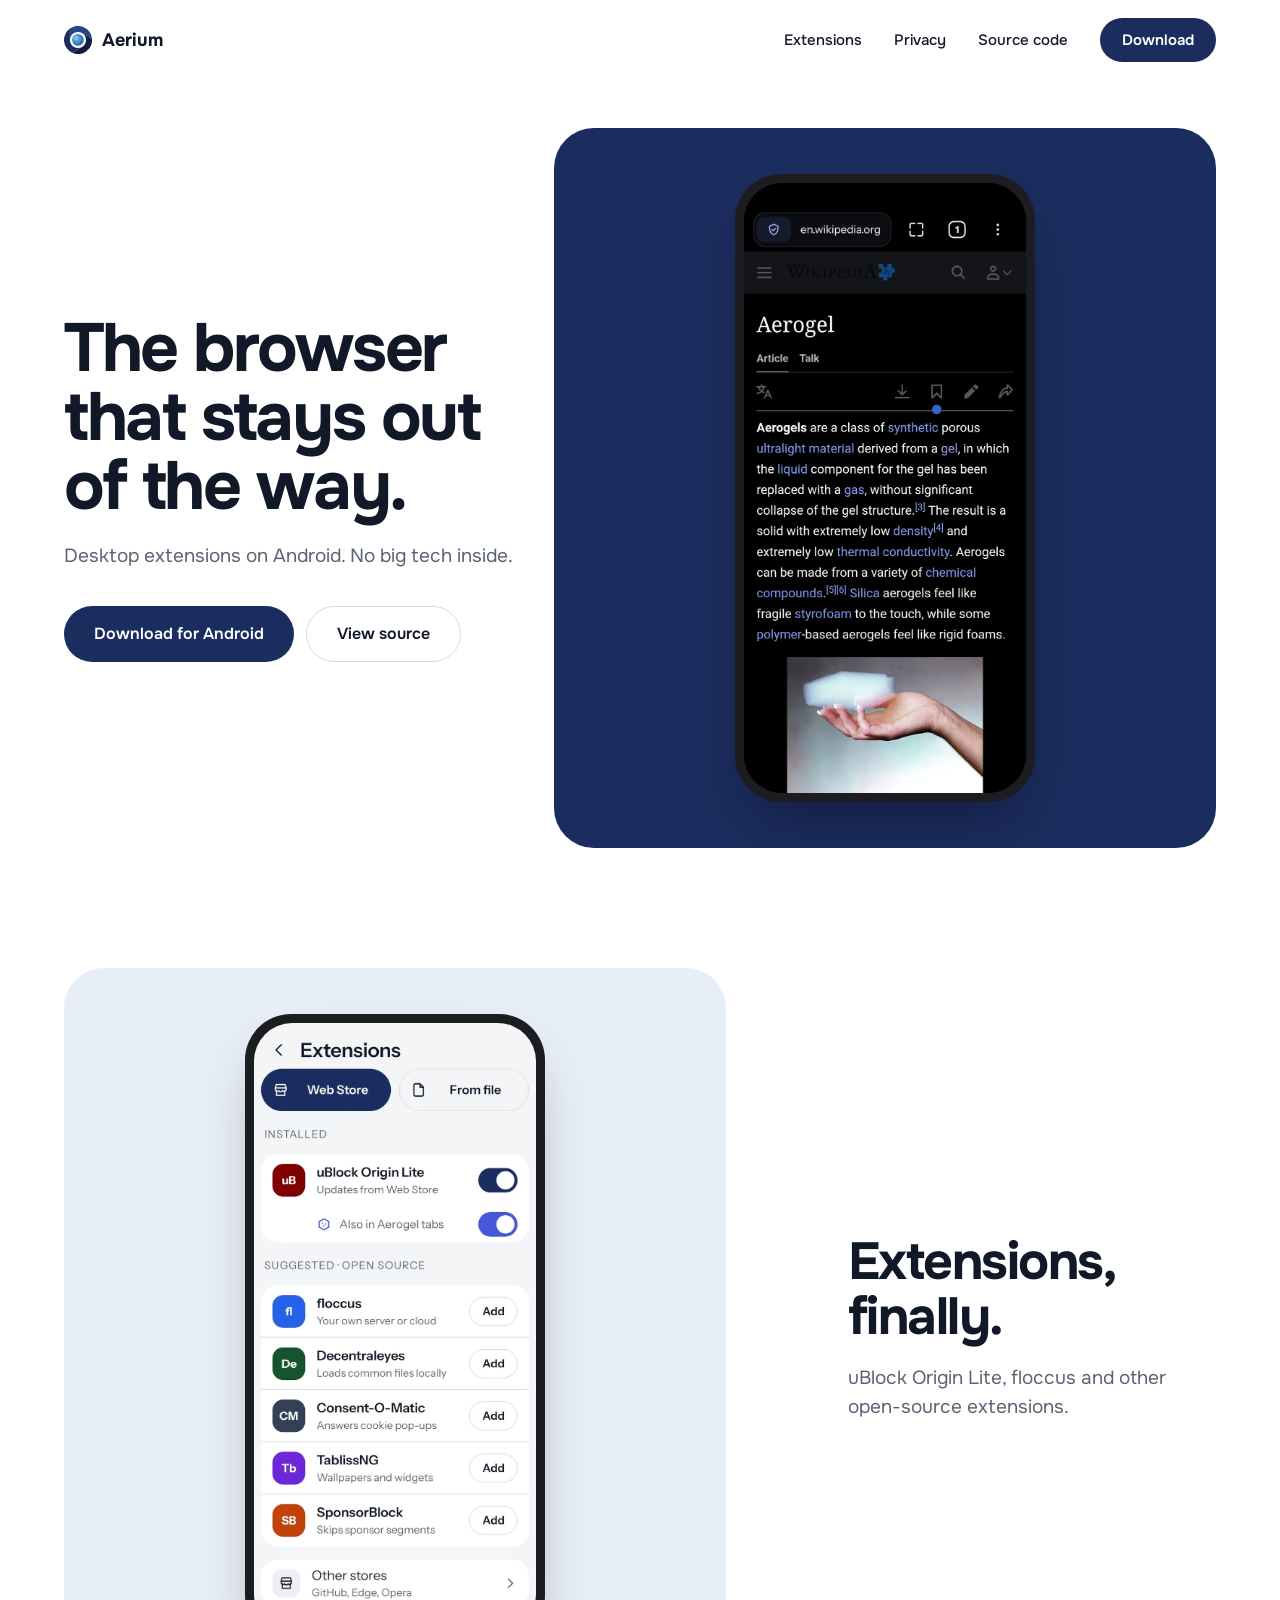
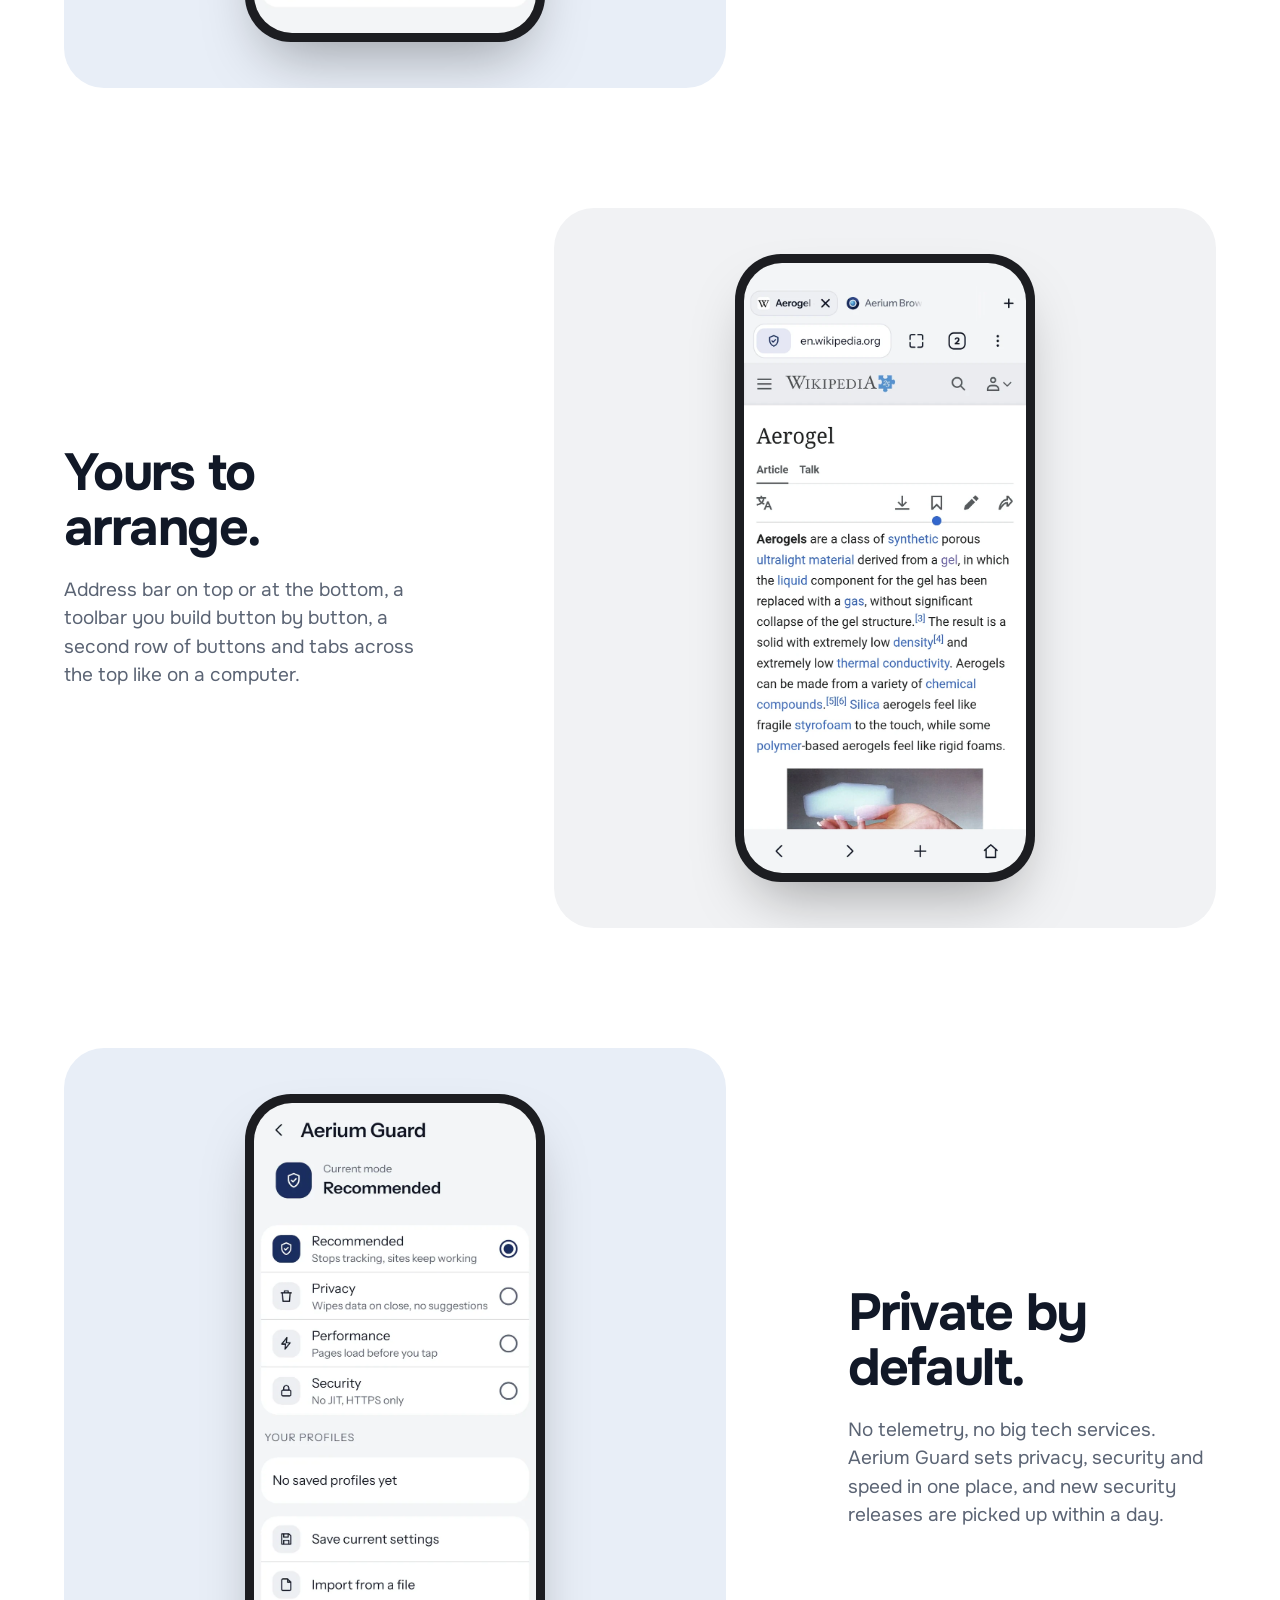
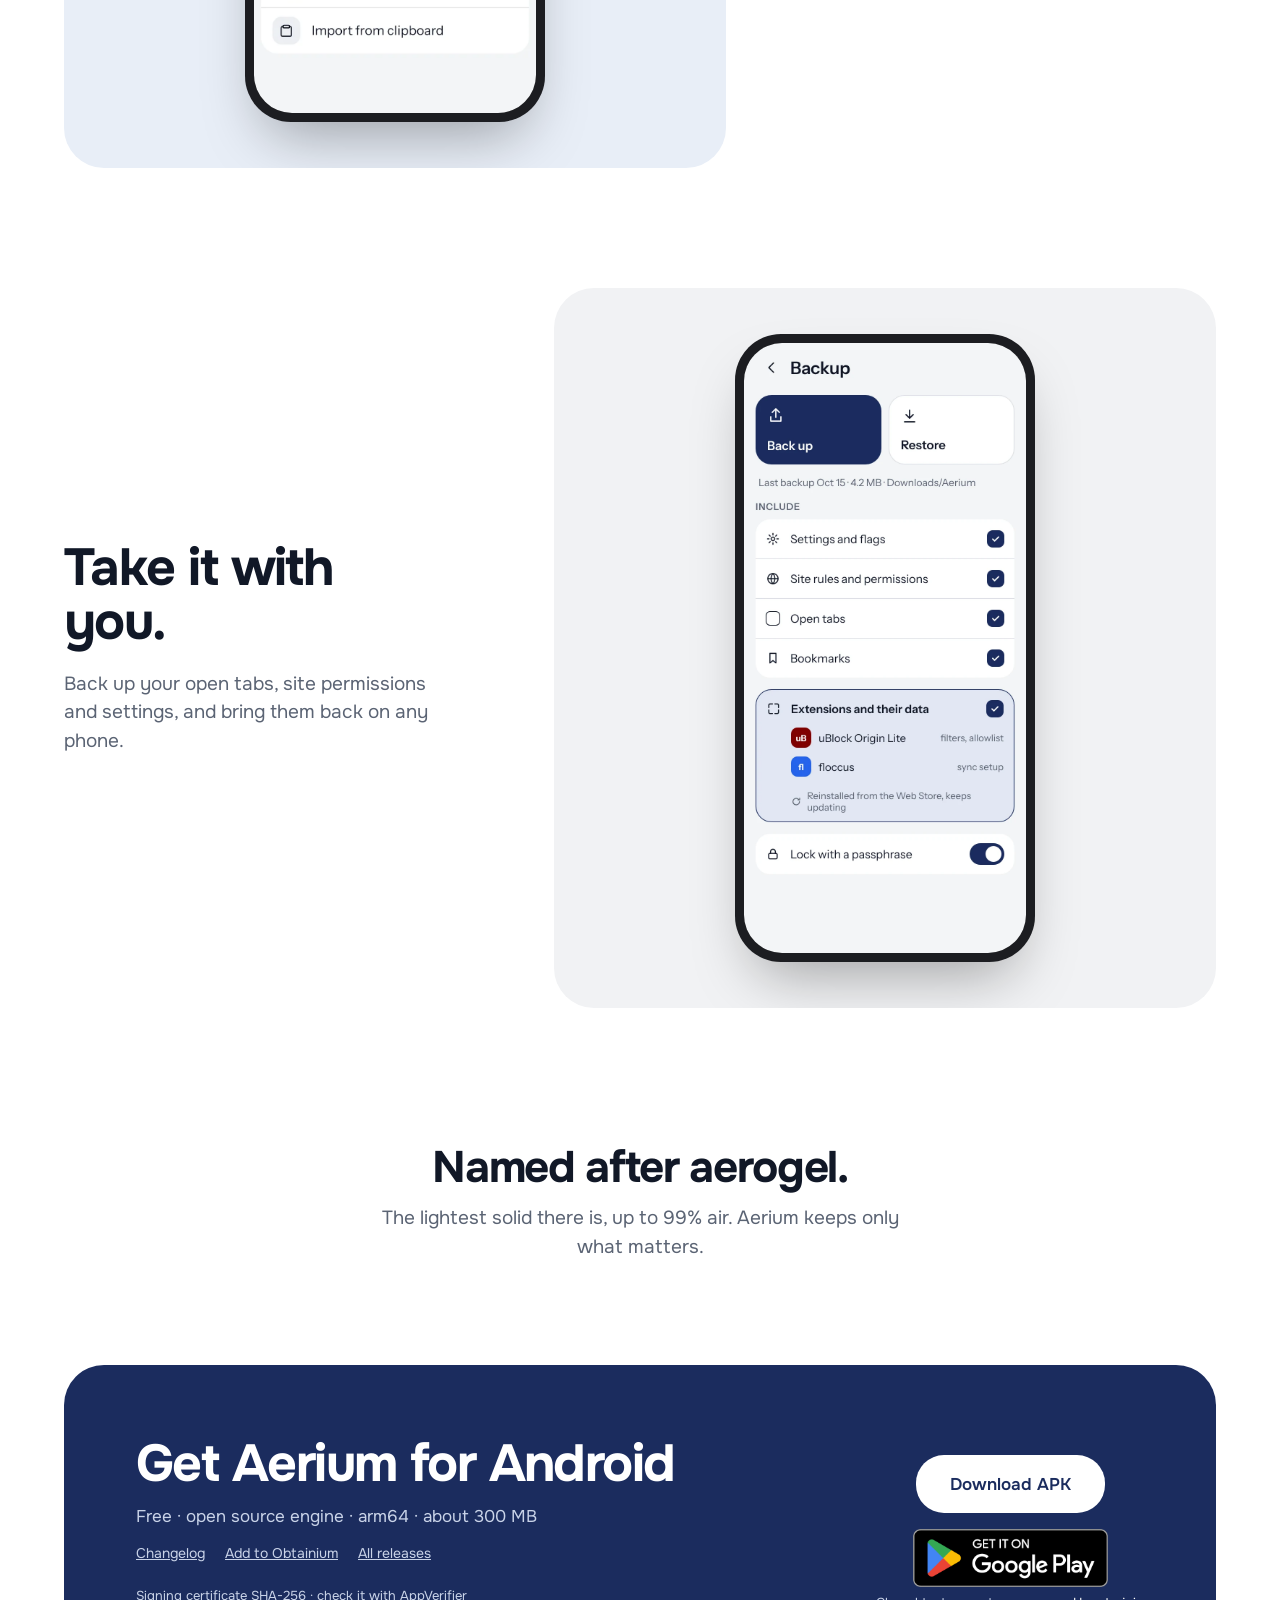
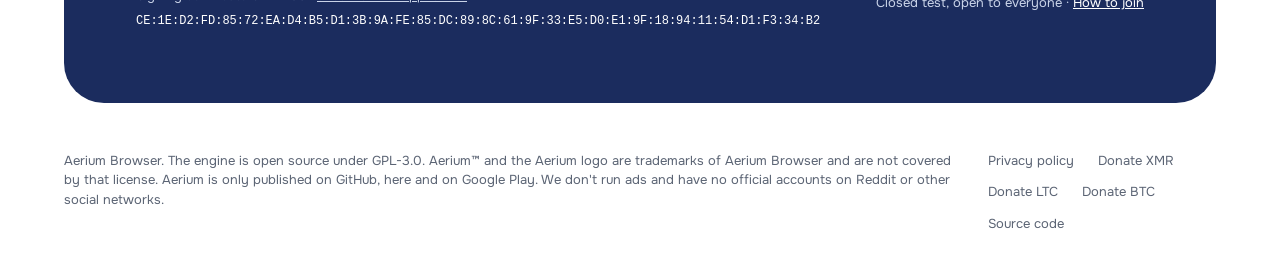
==== index.html @ f3287780 "official channels in the footer" ====
<!DOCTYPE html>
<html lang="en">
<head>
<meta charset="UTF-8">
<meta name="viewport" content="width=device-width, initial-scale=1.0">
<title>Aerium Browser: private Android browser with extensions</title>
<meta name="description" content="Free Android browser on an open source engine, with desktop extensions and uBlock Origin Lite built in. No telemetry, no big tech inside.">
<meta name="application-name" content="Aerium">
<meta name="apple-mobile-web-app-title" content="Aerium">
<meta name="theme-color" content="#ffffff" media="(prefers-color-scheme: light)">
<meta name="theme-color" content="#0e1116" media="(prefers-color-scheme: dark)">
<meta property="og:type" content="website">
<meta property="og:site_name" content="Aerium">
<meta property="og:url" content="https://aeriumbrowser.com/">
<meta property="og:title" content="Aerium Browser: private Android browser with extensions">
<meta property="og:description" content="Desktop extensions on Android. No telemetry, no big tech inside.">
<meta property="og:image" content="https://aeriumbrowser.com/brand/social-card.png">
<meta property="og:image:width" content="1200">
<meta property="og:image:height" content="630">
<meta property="og:image:alt" content="Aerium logo with the text: private Android browser with desktop extensions and uBlock Origin Lite">
<meta name="twitter:card" content="summary_large_image">
<meta name="twitter:title" content="Aerium Browser: private Android browser with extensions">
<meta name="twitter:description" content="Desktop extensions on Android. No telemetry, no big tech inside.">
<meta name="twitter:image" content="https://aeriumbrowser.com/brand/social-card.png">
<meta name="robots" content="index, follow, max-image-preview:large, max-snippet:-1">
<link rel="canonical" href="https://aeriumbrowser.com/">
<meta name="color-scheme" content="light dark">
<link rel="icon" href="/favicon.ico" sizes="48x48">
<link rel="icon" href="/favicon.svg" type="image/svg+xml">
<link rel="icon" href="/favicon-96.png" type="image/png" sizes="96x96">
<link rel="apple-touch-icon" href="/apple-touch-icon.png">
<link rel="manifest" href="/site.webmanifest">
<link rel="preload" href="/fonts/onest-latin.woff2" as="font" type="font/woff2" crossorigin>
<script>document.documentElement.classList.add("js")</script>
<script type="application/ld+json">
{
  "@context": "https://schema.org",
  "@graph": [
    {
      "@type": "WebSite",
      "@id": "https://aeriumbrowser.com/#website",
      "name": "Aerium",
      "alternateName": ["Aerium Browser", "aeriumbrowser.com"],
      "url": "https://aeriumbrowser.com/",
      "inLanguage": "en",
      "publisher": { "@id": "https://aeriumbrowser.com/#org" }
    },
    {
      "@type": "Organization",
      "@id": "https://aeriumbrowser.com/#org",
      "name": "Aerium Browser",
      "url": "https://aeriumbrowser.com/",
      "logo": "https://aeriumbrowser.com/icon-512.png",
      "sameAs": ["https://github.com/aerium-browser"]
    },
    {
      "@type": "SoftwareApplication",
      "@id": "https://aeriumbrowser.com/#app",
      "name": "Aerium",
      "alternateName": "Aerium Browser",
      "url": "https://aeriumbrowser.com/",
      "image": "https://aeriumbrowser.com/icon-512.png",
      "screenshot": [
        "https://aeriumbrowser.com/shots/browse-black.webp",
        "https://aeriumbrowser.com/shots/extensions.webp",
        "https://aeriumbrowser.com/shots/tabs-toolbar.webp",
        "https://aeriumbrowser.com/shots/settings-guard.webp",
        "https://aeriumbrowser.com/shots/settings-backup.webp"
      ],
      "applicationCategory": "BrowserApplication",
      "operatingSystem": "Android",
      "processorRequirements": "arm64, x86_64",
      "description": "Aerium is a free Android browser on an open source Chromium engine that runs desktop extensions, with no telemetry and no big tech services.",
      "featureList": [
        "Desktop extensions from the Chrome Web Store",
        "uBlock Origin Lite ad blocking",
        "No telemetry",
        "True black dark mode",
        "Aerium Guard privacy, security and speed options",
        "Backup and restore of tabs, site permissions and settings",
        "Background media playback",
        "Address bar on top or at the bottom, with a toolbar you build yourself",
        "Desktop style tabs",
        "Per-site cookie and data clearing rules"
      ],
      "isAccessibleForFree": true,
      "license": "https://github.com/aerium-browser/aerium-browser-core/blob/main/LICENSE",
      "creator": { "@id": "https://aeriumbrowser.com/#org" },
      "offers": {
        "@type": "Offer",
        "price": "0",
        "priceCurrency": "USD"
      },
      "downloadUrl": "https://github.com/aerium-browser/aerium-browser-core/releases/latest",
      "sameAs": ["https://github.com/aerium-browser/aerium-browser-core"]
    }
  ]
}
</script>
<style>
 @font-face{font-family:"Onest"; font-style:normal; font-weight:100 900; font-display:swap; src:url(/fonts/onest-latin.woff2) format("woff2"); unicode-range:U+0000-00FF,U+0131,U+0152-0153,U+02BB-02BC,U+02C6,U+02DA,U+02DC,U+0304,U+0308,U+0329,U+2000-206F,U+20AC,U+2122,U+2191,U+2193,U+2212,U+2215,U+FEFF,U+FFFD}
 @font-face{font-family:"Onest"; font-style:normal; font-weight:100 900; font-display:swap; src:url(/fonts/onest-latin-ext.woff2) format("woff2"); unicode-range:U+0100-02BA,U+02BD-02C5,U+02C7-02CC,U+02CE-02D7,U+02DD-02FF,U+0304,U+0308,U+0329,U+1D00-1DBF,U+1E00-1E9F,U+1EF2-1EFF,U+2020,U+20A0-20AB,U+20AD-20C0,U+2113,U+2C60-2C7F,U+A720-A7FF}
 :root{
  --bg:#ffffff; --fg:#111827; --dim:#5b6474; --line:#d5d9e0;
  --navy:#1b2c5e; --on-navy:#ffffff; --on-navy-dim:#c9d3e8;
  --panel-a:#e8eef7; --panel-b:#f1f2f4;
 }
 @media (prefers-color-scheme:dark){
  :root{
   --bg:#0e1116; --fg:#eef1f6; --dim:#a3abba; --line:#2a303b;
   --navy:#22386f; --on-navy-dim:#c9d3e8;
   --panel-a:#16202f; --panel-b:#171a20;
  }
 }
 *{box-sizing:border-box}
 html{scroll-behavior:smooth; scrollbar-width:thin; scrollbar-color:rgba(128,128,128,.4) transparent}
 ::-webkit-scrollbar{width:8px; height:8px; background:transparent}
 ::-webkit-scrollbar-track{background:transparent}
 ::-webkit-scrollbar-thumb{background:rgba(128,128,128,.4); border-radius:8px; border:2px solid transparent; background-clip:content-box}
 ::-webkit-scrollbar-thumb:hover{background-color:rgba(128,128,128,.65)}
 body{margin:0; background:var(--bg); color:var(--fg); font-family:"Onest",system-ui,-apple-system,"Segoe UI",sans-serif; line-height:1.5; -webkit-font-smoothing:antialiased}
 a{color:inherit}
 img{max-width:100%}
 .wrap{max-width:1440px; margin:0 auto; padding:0 64px}

 header{height:80px; display:flex; align-items:center; justify-content:space-between}
 .brand{display:flex; align-items:center; gap:10px; text-decoration:none; font-size:18px; font-weight:700}
 nav{display:flex; align-items:center; gap:32px; font-size:15px; font-weight:500}
 nav a{text-decoration:none}
 header nav a:not(.pill):hover{color:var(--dim)}

 .pill{display:inline-flex; align-items:center; justify-content:center; height:44px; padding:0 22px; border-radius:22px; background:var(--navy); color:var(--on-navy); font-weight:600; text-decoration:none; white-space:nowrap}
 .btn{display:inline-flex; align-items:center; justify-content:center; height:56px; padding:0 30px; border-radius:28px; font-size:16px; font-weight:600; text-decoration:none; white-space:nowrap; transition:opacity .15s}
 .btn:hover{opacity:.88}
 .btn-primary{background:var(--navy); color:var(--on-navy)}
 .btn-ghost{border:1px solid var(--line)}
 .btn-light{background:#ffffff; color:#1b2c5e; height:58px; padding:0 34px; font-size:17px}
 .ctas{display:flex; gap:12px; margin-top:36px}

 .row{display:grid; grid-template-columns:repeat(12,minmax(0,1fr)); column-gap:24px; align-items:center; padding-top:120px}
 .row.hero{padding-top:48px}
 .row .text{grid-column:span 4}
 .row.hero .text{grid-column:span 5}
 .row .panel{grid-column:6 / span 7}
 .row.flip .panel{grid-column:1 / span 7; grid-row:1}
 .row.flip .text{grid-column:9 / span 4}
 h1{margin:0; font-size:68px; font-weight:700; line-height:1.02; letter-spacing:-.035em; text-wrap:balance}
 h2{margin:0; font-size:52px; font-weight:700; line-height:1.05; letter-spacing:-.03em}
 .lead{margin:24px 0 0; font-size:20px; color:var(--dim)}
 .row p{margin:20px 0 0; font-size:19px; color:var(--dim)}

 .panel{height:720px; border-radius:40px; display:flex; align-items:center; justify-content:center; overflow:hidden}
 .panel.navy{background:var(--navy)}
 .panel.a{background:var(--panel-a)}
 .panel.b{background:var(--panel-b)}
 .phone{width:300px; padding:9px; border-radius:46px; background:#1c1d21; box-shadow:0 30px 60px -20px rgba(0,0,0,.35)}
 .phone img{display:block; width:282px; height:610px; object-fit:cover; object-position:top; border-radius:38px; background:#000}

 .aerogel{padding-top:136px; text-align:center}
 .aerogel h2{font-size:44px}
 .aerogel p{margin:14px auto 0; max-width:520px; font-size:19px; color:var(--dim)}

 .get{margin-top:104px; padding:72px; border-radius:40px; background:var(--navy); color:var(--on-navy); display:flex; align-items:center; justify-content:space-between; gap:32px}
 .get p{margin:12px 0 0; font-size:17px; color:var(--on-navy-dim)}
 .get .links{margin-top:14px; display:flex; gap:20px; font-size:14px}
 .get .links a{color:var(--on-navy-dim)}
 .get .links a:hover{color:var(--on-navy)}
 .get .cert{margin-top:22px; font-size:13px}
 .get .cert a{color:var(--on-navy-dim)}
 .get .cert a:hover{color:var(--on-navy)}
 .get .cert code{display:block; margin-top:6px; font-family:ui-monospace,SFMono-Regular,Menlo,Consolas,monospace; font-size:12px; line-height:1.6; color:var(--on-navy); word-break:break-all}
 .get .side{display:flex; flex-direction:column; align-items:center; gap:16px; flex-shrink:0}
 .play{display:flex; flex-direction:column; align-items:center; gap:6px; font-size:13px; color:var(--on-navy-dim)}
 .play img{display:block; width:195px; height:58px}
 .play span a{color:var(--on-navy)}

 footer{padding:48px 0 40px; display:flex; justify-content:space-between; gap:24px; font-size:13px; color:var(--dim)}
 footer nav{gap:12px 24px; flex-wrap:wrap; font-size:13px; font-weight:400}
 footer nav a:hover{color:var(--fg)}

 html.js .row .text, html.js .row .panel, html.js .aerogel, html.js .get{opacity:0; transform:translateY(40px); transition:opacity .9s cubic-bezier(.2,.7,.2,1), transform .9s cubic-bezier(.2,.7,.2,1)}
 html.js .row .panel{transition-delay:.12s}
 html.js .row .text.in, html.js .row .panel.in, html.js .aerogel.in, html.js .get.in{opacity:1; transform:none}
 @supports (animation-timeline: view()){
  .row:not(.hero) .phone{animation:phone-rise linear both; animation-timeline:view(); animation-range:entry 0% cover 50%}
  .hero .phone{animation:phone-drift linear both; animation-timeline:scroll(root); animation-range:0 100vh}
 }
 @keyframes phone-rise{from{transform:translateY(90px) scale(.94)} to{transform:none}}
 @keyframes phone-drift{from{transform:none} to{transform:translateY(-40px)}}
 @media (prefers-reduced-motion:reduce){
  html{scroll-behavior:auto}
  html.js .row .text, html.js .row .panel, html.js .aerogel, html.js .get{opacity:1; transform:none; transition:none}
  .phone{animation:none !important}
 }

 @media (max-width:1100px){
  h1{font-size:56px}
  h2{font-size:44px}
  .panel{height:680px}
 }
 @media (max-width:900px){
  .wrap{padding:0 24px}
  header{height:60px}
  header nav a:not(.pill){display:none}
  .row, .row.flip{display:flex; flex-direction:column; align-items:stretch; padding-top:64px}
  .row.hero{padding-top:32px}
  .row .panel, .row.flip .panel{margin:28px -8px 0; height:680px; border-radius:32px}
  .row.flip .text{order:-1}
  h1{font-size:40px; line-height:1.05}
  h2{font-size:32px}
  .lead, .row p{font-size:17px; margin-top:14px}
  .ctas{flex-direction:column; margin-top:28px}
  .btn{height:52px}
  .aerogel{padding-top:64px; text-align:left}
  .aerogel h2{font-size:32px}
  .aerogel p{margin-left:0; font-size:17px}
  .get{margin:56px -8px 0; padding:40px 24px; border-radius:28px; flex-direction:column; align-items:stretch}
  .get h2{font-size:30px}
  .get p{font-size:15px}
  .get .side{align-items:stretch}
  .play img{width:175px; height:52px}
  .btn-light{height:52px}
  footer{flex-direction:column-reverse; padding:32px 0}
 }
</style>
</head>
<body>
<div class="wrap">

<header>
 <a class="brand" href="/">
  <svg width="28" height="28" viewBox="0 0 512 512" aria-hidden="true"><path d="M330 384.17 149.1 488.61A256 256 0 0 1 108 47.12L108 256A148 148 0 0 0 330 384.17Z" fill="#1B2C5E"/><path d="M108 256 108 47.12A256 256 0 0 1 510.9 232.27L330 127.83A148 148 0 0 0 108 256Z" fill="#2A4485"/><path d="M330 127.83 510.9 232.27A256 256 0 0 1 149.1 488.61L330 384.17A148 148 0 0 0 330 127.83Z" fill="#111C42"/><circle cx="256" cy="256" r="134" fill="#E9F1FB"/><circle cx="256" cy="256" r="104" fill="#2C6BAE"/><circle cx="238" cy="236" r="82" fill="#4C97CF"/><circle cx="222" cy="218" r="46" fill="#7FC4E4"/></svg>
  Aerium
 </a>
 <nav>
  <a href="#extensions">Extensions</a>
  <a href="#privacy">Privacy</a>
  <a href="https://github.com/aerium-browser/aerium-browser-core">Source code</a>
  <a class="pill" href="#download">Download</a>
 </nav>
</header>

<main>
<section class="row hero">
 <div class="text">
  <h1>The browser that stays out of the way.</h1>
  <p class="lead">Desktop extensions on Android. No big tech inside.</p>
  <div class="ctas">
   <a class="btn btn-primary dl" href="https://github.com/aerium-browser/aerium-browser-core/releases/latest">Download for Android</a>
   <a class="btn btn-ghost" href="https://github.com/aerium-browser/aerium-browser-core">View source</a>
  </div>
 </div>
 <div class="panel navy">
  <div class="phone"><img src="/shots/browse-black.webp" width="282" height="610" alt="Aerium in the true black theme, showing a Wikipedia article with the address bar on top"></div>
 </div>
</section>

<section class="row flip" id="extensions">
 <div class="panel a">
  <div class="phone"><img src="/shots/extensions.webp" width="282" height="610" loading="lazy" alt="Aerium extensions screen with uBlock Origin Lite installed, the Aerogel switch and open source suggestions"></div>
 </div>
 <div class="text">
  <h2>Extensions, finally.</h2>
  <p>uBlock Origin Lite, floccus and other open-source extensions.</p>
 </div>
</section>

<section class="row" id="yours">
 <div class="text">
  <h2>Yours to arrange.</h2>
  <p>Address bar on top or at the bottom, a toolbar you build button by button, a second row of buttons and tabs across the top like on a computer.</p>
 </div>
 <div class="panel b">
  <div class="phone"><img src="/shots/tabs-toolbar.webp" width="282" height="610" loading="lazy" alt="Aerium with desktop style tabs across the top, the address bar and a second row of back, forward, new tab and home buttons"></div>
 </div>
</section>

<section class="row flip" id="privacy">
 <div class="panel a">
  <div class="phone"><img src="/shots/settings-guard.webp" width="282" height="610" loading="lazy" alt="Aerium Guard with the Recommended, Privacy, Performance and Security modes and saved profiles"></div>
 </div>
 <div class="text">
  <h2>Private by default.</h2>
  <p>No telemetry, no big tech services. Aerium Guard sets privacy, security and speed in one place, and new security releases are picked up within a day.</p>
 </div>
</section>

<section class="row">
 <div class="text">
  <h2>Take it with you.</h2>
  <p>Back up your open tabs, site permissions and settings, and bring them back on any phone.</p>
 </div>
 <div class="panel b">
  <div class="phone"><img src="/shots/settings-backup.webp" width="282" height="610" loading="lazy" alt="Aerium backup and restore with settings, site rules, tabs, bookmarks and extensions"></div>
 </div>
</section>

<section class="aerogel" id="story">
 <h2>Named after aerogel.</h2>
 <p>The lightest solid there is, up to 99% air. Aerium keeps only what matters.</p>
</section>

<section class="get" id="download">
 <div>
  <h2>Get Aerium for Android</h2>
  <p id="relLine">Free · open source engine · arm64 · about 300&nbsp;MB</p>
  <div class="links">
   <a id="changelogLink" href="https://github.com/aerium-browser/aerium-browser-core/releases/latest">Changelog</a>
   <a href="/obtainium/">Add to Obtainium</a>
   <a href="https://github.com/aerium-browser/aerium-browser-core/releases">All releases</a>
   <a id="x64Link" href="https://github.com/aerium-browser/aerium-browser-core/releases" hidden>x86_64 build</a>
  </div>
  <p class="cert">Signing certificate SHA-256 · <a href="https://github.com/soupslurpr/AppVerifier">check it with AppVerifier</a><code>CE:1E:D2:FD:85:72:EA:D4:B5:D1:3B:9A:FE:85:DC:89:8C:61:9F:33:E5:D0:E1:9F:18:94:11:54:D1:F3:34:B2</code></p>
 </div>
 <div class="side">
  <a class="btn btn-light dl" href="https://github.com/aerium-browser/aerium-browser-core/releases/latest">Download APK</a>
  <div class="play"><a href="https://play.google.com/store/apps/details?id=com.aeriumbrowser.android"><img src="/brand/google-play.png" width="195" height="58" loading="lazy" alt="Get it on Google Play"></a><span>Closed test, open to everyone · <a href="https://github.com/aerium-browser/aerium-browser-core#google-play">How to join</a></span></div>
 </div>
</section>
</main>

<footer id="support">
 <span>Aerium Browser. The engine is open source under GPL-3.0. Aerium&trade; and the Aerium logo are trademarks of Aerium Browser and are not covered by that license. Aerium is only published on GitHub, here and on Google Play. We don't run ads and have no official accounts on Reddit or other social networks.</span>
 <nav>
  <a href="/privacy/">Privacy policy</a>
  <a href="/donate/xmr/">Donate XMR</a>
  <a href="/donate/ltc/">Donate LTC</a>
  <a href="/donate/btc/">Donate BTC</a>
  <a href="https://github.com/aerium-browser/aerium-browser-core">Source code</a>
 </nav>
</footer>

</div>
<script>
(function () {
  "use strict";
  var revealables = document.querySelectorAll(".row .text, .row .panel, .aerogel, .get");
  if ("IntersectionObserver" in window) {
    var io = new IntersectionObserver(function (entries) {
      entries.forEach(function (e) {
        if (e.isIntersecting) { e.target.classList.add("in"); io.unobserve(e.target); }
      });
    }, { rootMargin: "0px 0px -8% 0px", threshold: 0.12 });
    revealables.forEach(function (el) { io.observe(el); });
  } else {
    revealables.forEach(function (el) { el.classList.add("in"); });
  }

  var API = "https://api.github.com/repos/aerium-browser/aerium-browser-core/releases";
  var HEADERS = { headers: { Accept: "application/vnd.github+json" } };

  function human(bytes) {
    var mb = bytes / (1024 * 1024);
    return mb >= 1024 ? (mb / 1024).toFixed(1) + "\u00a0GB" : Math.round(mb) + "\u00a0MB";
  }

  function fill(data) {
    if (!data || !data.tag_name) return;
    var apk = null;
    (data.assets || []).forEach(function (a) {
      if (!apk && /arm64-v8a\.apk$/i.test(a.name)) apk = a;
    });
    (data.assets || []).forEach(function (a) {
      if (!apk && /\.apk$/i.test(a.name)) apk = a;
    });
    var parts = [data.tag_name];
    if (data.published_at) {
      parts.push(new Date(data.published_at).toLocaleDateString(undefined, { year: "numeric", month: "short", day: "numeric" }));
    }
    parts.push("arm64");
    if (apk && apk.size) parts.push(human(apk.size));
    document.getElementById("relLine").textContent = parts.join(" · ");
    if (apk && apk.browser_download_url) {
      document.querySelectorAll("a.dl").forEach(function (a) { a.href = apk.browser_download_url; });
    }
    if (data.html_url) document.getElementById("changelogLink").href = data.html_url;
  }

  var cached = null;
  try { cached = JSON.parse(sessionStorage.getItem("aerium.rel") || "null"); } catch (e) {}
  if (cached) {
    fill(cached);
  } else {
    fetch(API + "/latest", HEADERS)
      .then(function (r) { return r.ok ? r.json() : Promise.reject(r.status); })
      .then(function (data) {
        var slim = {
          tag_name: data.tag_name,
          published_at: data.published_at,
          html_url: data.html_url,
          assets: (data.assets || []).map(function (a) {
            return { name: a.name, size: a.size, browser_download_url: a.browser_download_url };
          })
        };
        try { sessionStorage.setItem("aerium.rel", JSON.stringify(slim)); } catch (e) {}
        fill(slim);
      })
      .catch(function () {});
  }

  fetch(API + "?per_page=10", HEADERS)
    .then(function (r) { return r.ok ? r.json() : Promise.reject(r.status); })
    .then(function (list) {
      var x64 = null;
      for (var i = 0; i < (list || []).length; i++) {
        if (/-x64-/.test(list[i].tag_name)) { x64 = list[i]; break; }
      }
      if (!x64) return;
      var link = document.getElementById("x64Link");
      var apk = null;
      (x64.assets || []).forEach(function (a) { if (/\.apk$/i.test(a.name)) apk = a; });
      link.href = (apk && apk.browser_download_url) || x64.html_url;
      link.hidden = false;
    })
    .catch(function () {});
})();
</script>
</body>
</html>
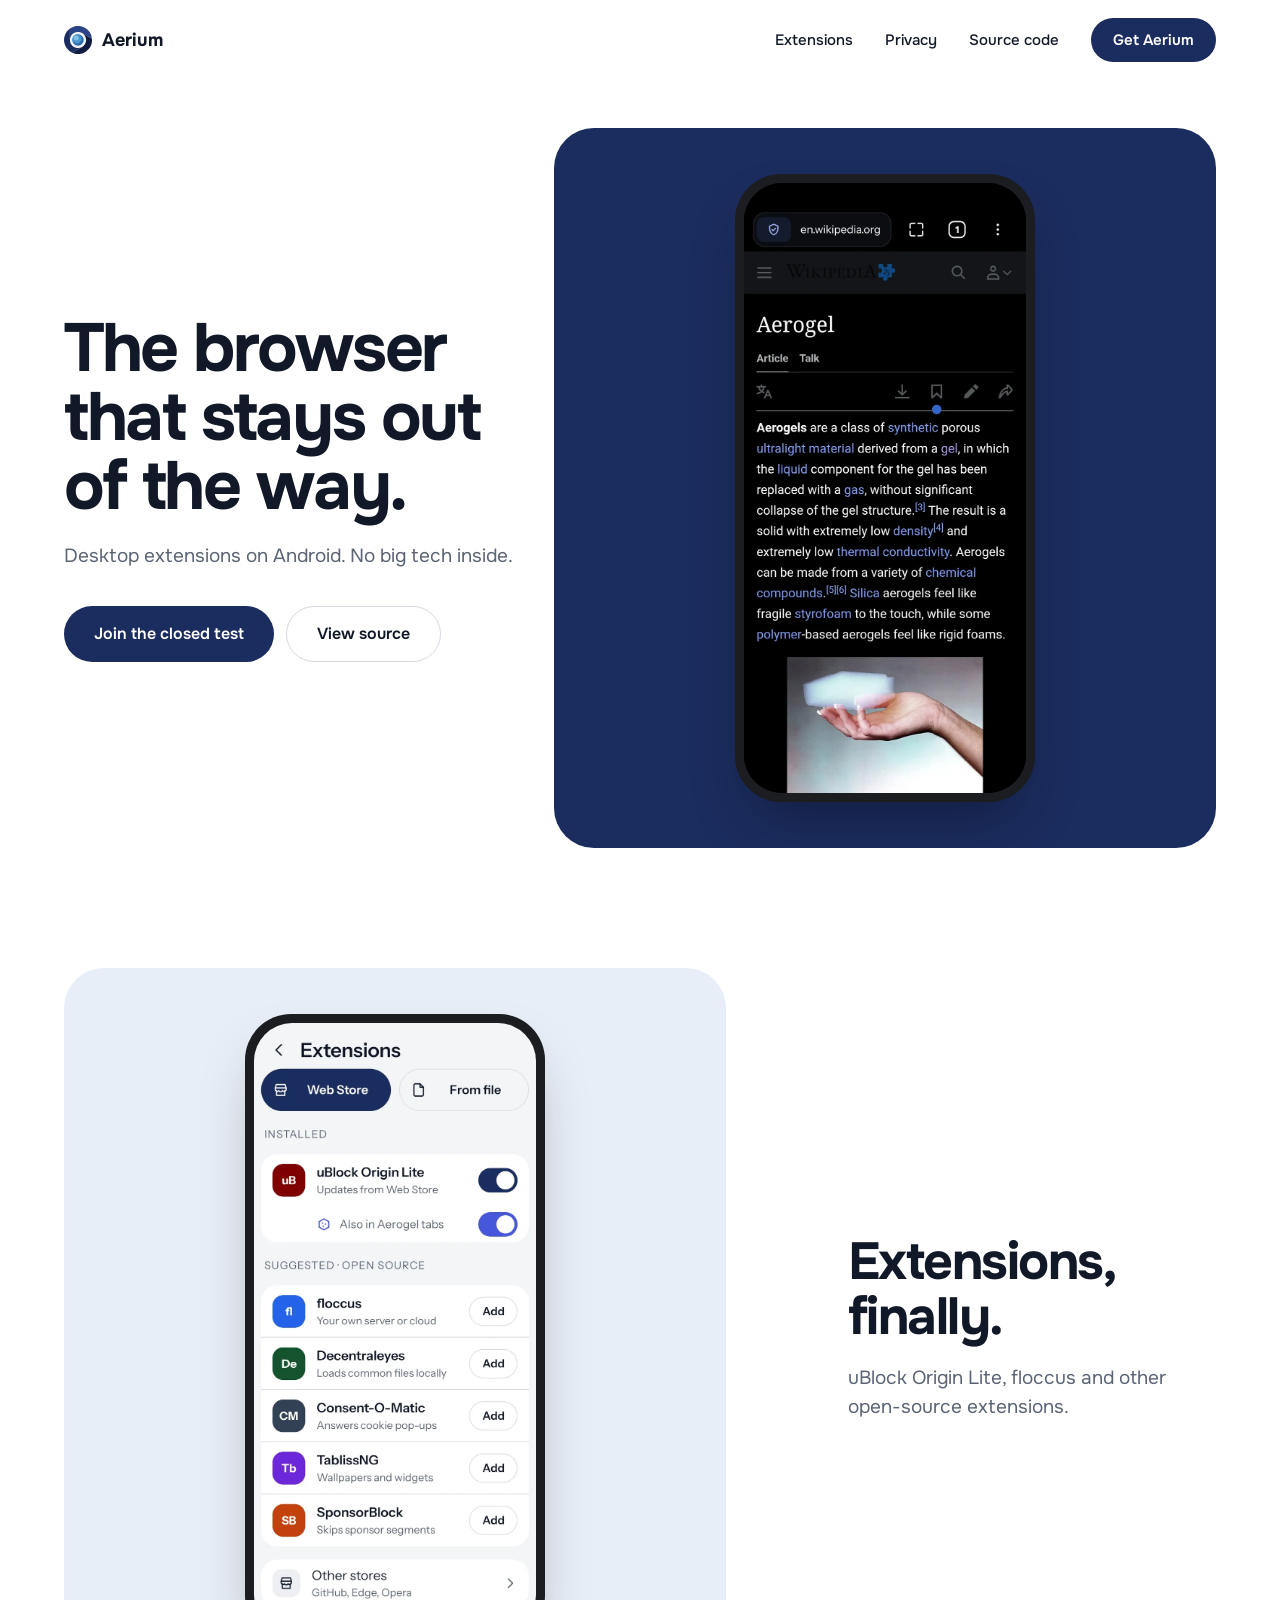
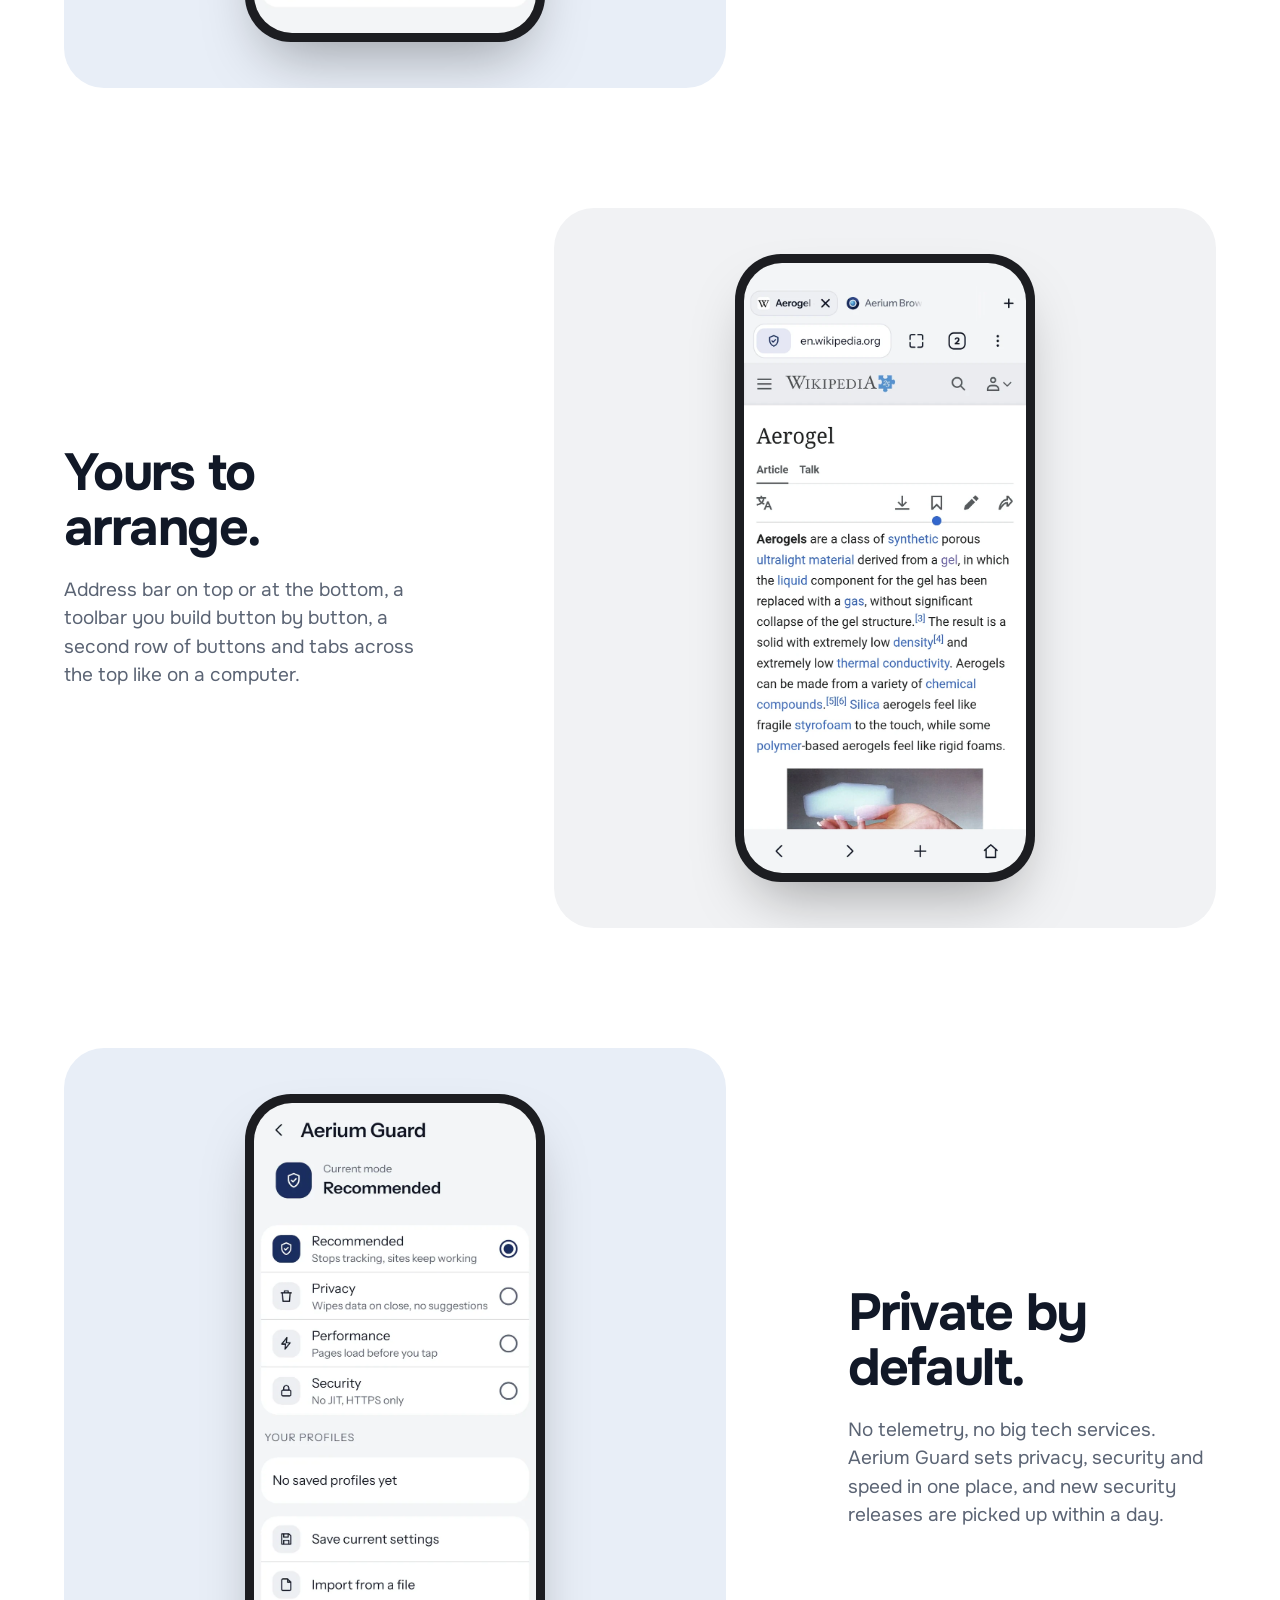
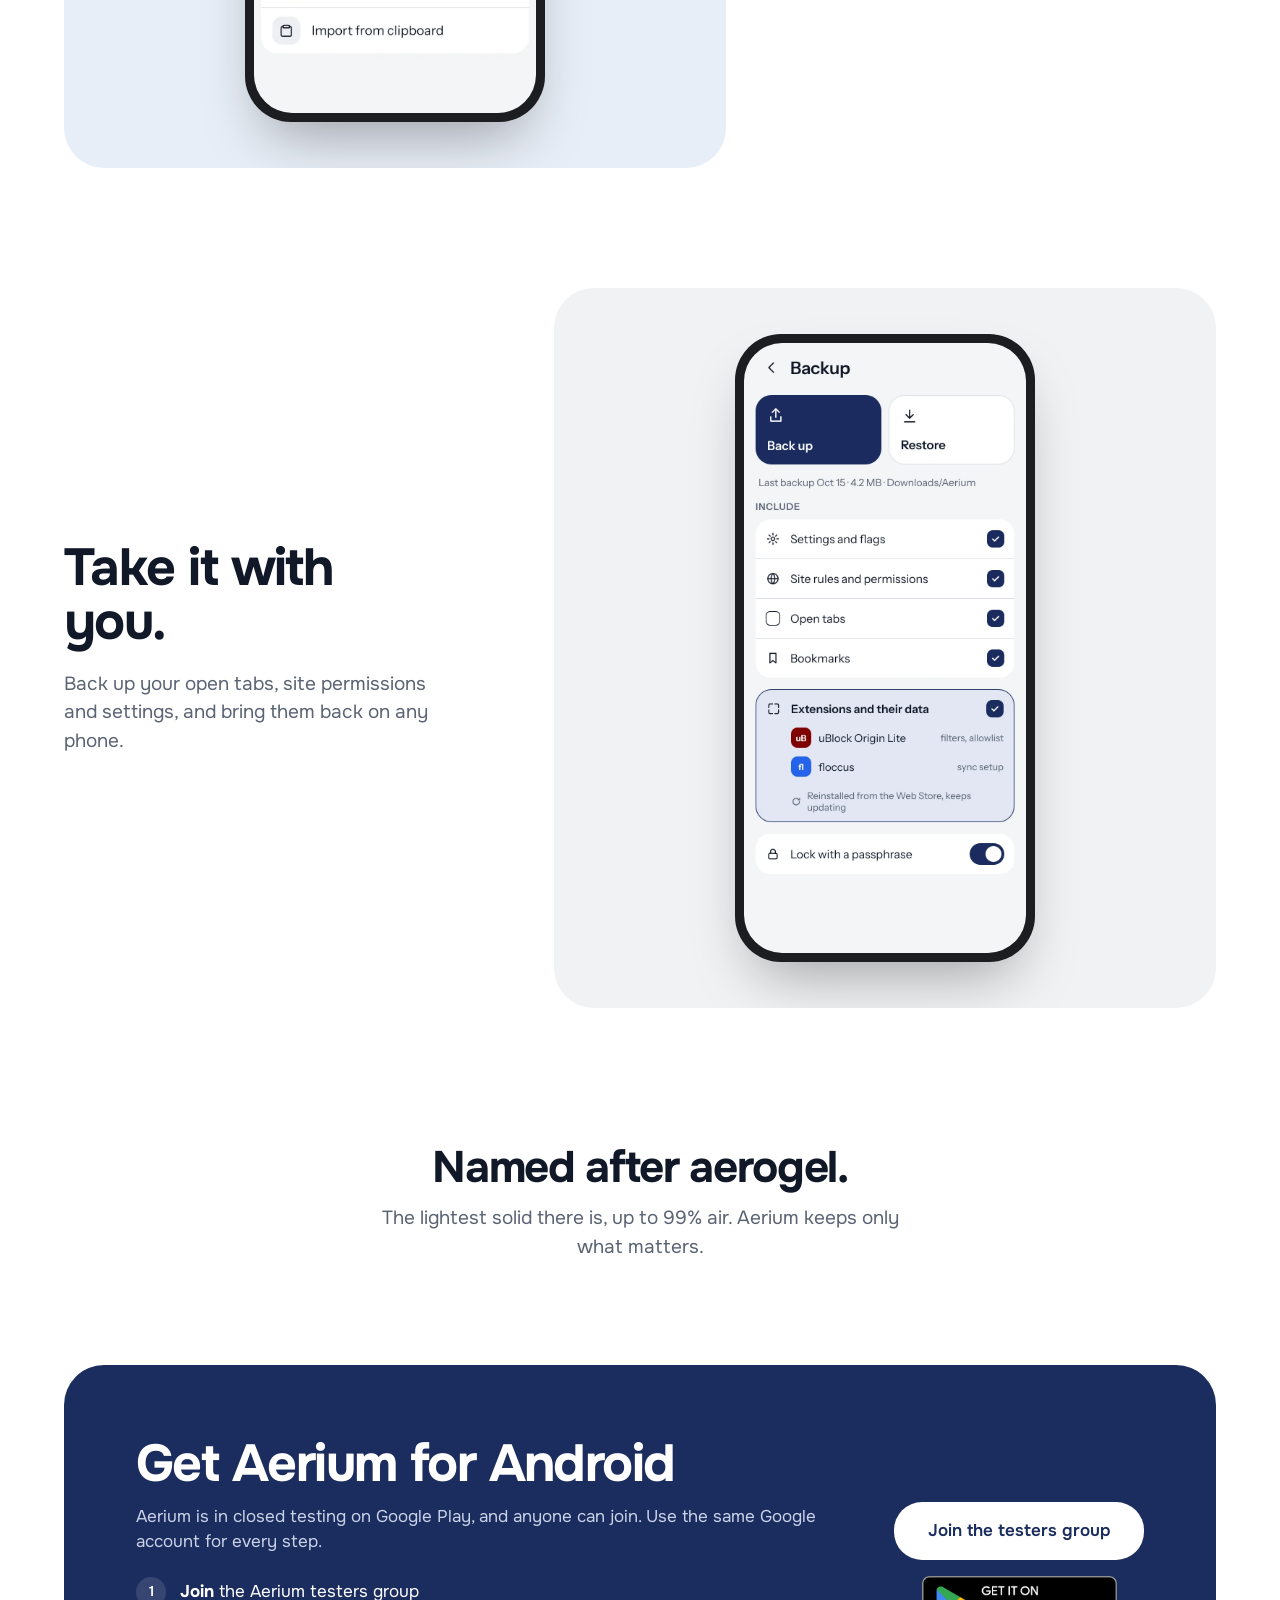
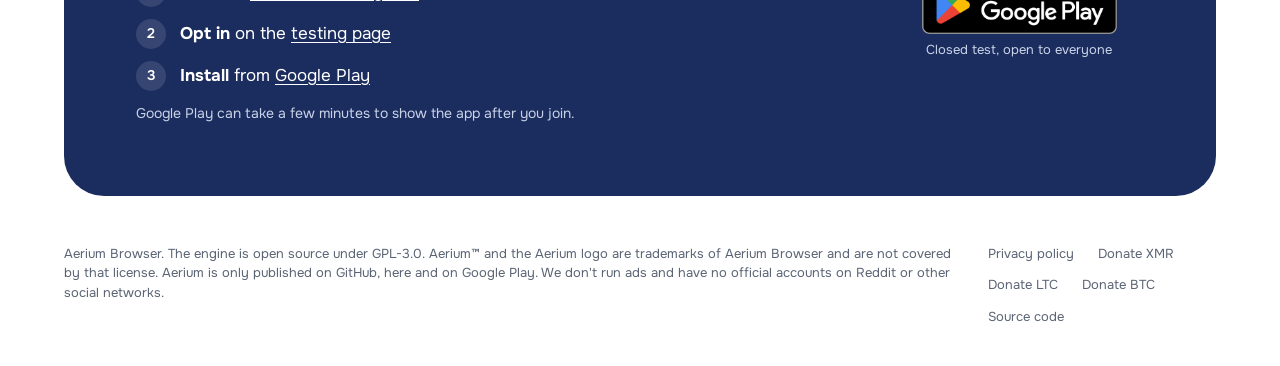
==== commit 07ae4a1e: "install from google play" ====
--- a/index.html
+++ b/index.html
@@ -91,7 +91,7 @@
         "price": "0",
         "priceCurrency": "USD"
       },
-      "downloadUrl": "https://github.com/aerium-browser/aerium-browser-core/releases/latest",
+      "downloadUrl": "https://play.google.com/store/apps/details?id=com.aeriumbrowser.android",
       "sameAs": ["https://github.com/aerium-browser/aerium-browser-core"]
     }
   ]
@@ -162,13 +162,12 @@
 
  .get{margin-top:104px; padding:72px; border-radius:40px; background:var(--navy); color:var(--on-navy); display:flex; align-items:center; justify-content:space-between; gap:32px}
  .get p{margin:12px 0 0; font-size:17px; color:var(--on-navy-dim)}
- .get .links{margin-top:14px; display:flex; gap:20px; font-size:14px}
- .get .links a{color:var(--on-navy-dim)}
- .get .links a:hover{color:var(--on-navy)}
- .get .cert{margin-top:22px; font-size:13px}
- .get .cert a{color:var(--on-navy-dim)}
- .get .cert a:hover{color:var(--on-navy)}
- .get .cert code{display:block; margin-top:6px; font-family:ui-monospace,SFMono-Regular,Menlo,Consolas,monospace; font-size:12px; line-height:1.6; color:var(--on-navy); word-break:break-all}
+ .get .steps{list-style:none; margin:22px 0 0; padding:0; display:flex; flex-direction:column; gap:12px; font-size:17px; color:var(--on-navy)}
+ .get .steps li{display:flex; align-items:center; gap:14px}
+ .get .steps span{flex:none; width:30px; height:30px; border-radius:50%; display:grid; place-items:center; background:rgba(255,255,255,.12); font-size:14px; font-weight:600}
+ .get .steps a{color:var(--on-navy); text-decoration:underline; text-underline-offset:3px}
+ .get .steps a:hover{color:#ffffff}
+ .get .note{font-size:14px}
  .get .side{display:flex; flex-direction:column; align-items:center; gap:16px; flex-shrink:0}
  .play{display:flex; flex-direction:column; align-items:center; gap:6px; font-size:13px; color:var(--on-navy-dim)}
  .play img{display:block; width:195px; height:58px}
@@ -217,6 +216,7 @@
   .get{margin:56px -8px 0; padding:40px 24px; border-radius:28px; flex-direction:column; align-items:stretch}
   .get h2{font-size:30px}
   .get p{font-size:15px}
+  .get .steps{font-size:15px}
   .get .side{align-items:stretch}
   .play img{width:175px; height:52px}
   .btn-light{height:52px}
@@ -236,7 +236,7 @@
   <a href="#extensions">Extensions</a>
   <a href="#privacy">Privacy</a>
   <a href="https://github.com/aerium-browser/aerium-browser-core">Source code</a>
-  <a class="pill" href="#download">Download</a>
+  <a class="pill" href="#download">Get Aerium</a>
  </nav>
 </header>
 
@@ -246,7 +246,7 @@
   <h1>The browser that stays out of the way.</h1>
   <p class="lead">Desktop extensions on Android. No big tech inside.</p>
   <div class="ctas">
-   <a class="btn btn-primary dl" href="https://github.com/aerium-browser/aerium-browser-core/releases/latest">Download for Android</a>
+   <a class="btn btn-primary" href="#download">Join the closed test</a>
    <a class="btn btn-ghost" href="https://github.com/aerium-browser/aerium-browser-core">View source</a>
   </div>
  </div>
@@ -303,18 +303,17 @@
 <section class="get" id="download">
  <div>
   <h2>Get Aerium for Android</h2>
-  <p id="relLine">Free · open source engine · arm64 · about 300&nbsp;MB</p>
-  <div class="links">
-   <a id="changelogLink" href="https://github.com/aerium-browser/aerium-browser-core/releases/latest">Changelog</a>
-   <a href="/obtainium/">Add to Obtainium</a>
-   <a href="https://github.com/aerium-browser/aerium-browser-core/releases">All releases</a>
-   <a id="x64Link" href="https://github.com/aerium-browser/aerium-browser-core/releases" hidden>x86_64 build</a>
-  </div>
-  <p class="cert">Signing certificate SHA-256 · <a href="https://github.com/soupslurpr/AppVerifier">check it with AppVerifier</a><code>CE:1E:D2:FD:85:72:EA:D4:B5:D1:3B:9A:FE:85:DC:89:8C:61:9F:33:E5:D0:E1:9F:18:94:11:54:D1:F3:34:B2</code></p>
+  <p>Aerium is in closed testing on Google Play, and anyone can join. Use the same Google account for every step.</p>
+  <ol class="steps">
+   <li><span>1</span><div><b>Join</b> the <a href="https://groups.google.com/g/aeriumbrowser">Aerium testers group</a></div></li>
+   <li><span>2</span><div><b>Opt in</b> on the <a href="https://play.google.com/apps/testing/com.aeriumbrowser.android">testing page</a></div></li>
+   <li><span>3</span><div><b>Install</b> from <a href="https://play.google.com/store/apps/details?id=com.aeriumbrowser.android">Google Play</a></div></li>
+  </ol>
+  <p class="note">Google Play can take a few minutes to show the app after you join.</p>
  </div>
  <div class="side">
-  <a class="btn btn-light dl" href="https://github.com/aerium-browser/aerium-browser-core/releases/latest">Download APK</a>
-  <div class="play"><a href="https://play.google.com/store/apps/details?id=com.aeriumbrowser.android"><img src="/brand/google-play.png" width="195" height="58" loading="lazy" alt="Get it on Google Play"></a><span>Closed test, open to everyone · <a href="https://github.com/aerium-browser/aerium-browser-core#google-play">How to join</a></span></div>
+  <a class="btn btn-light" href="https://groups.google.com/g/aeriumbrowser">Join the testers group</a>
+  <div class="play"><a href="https://play.google.com/store/apps/details?id=com.aeriumbrowser.android"><img src="/brand/google-play.png" width="195" height="58" loading="lazy" alt="Get it on Google Play"></a><span>Closed test, open to everyone</span></div>
  </div>
 </section>
 </main>
@@ -346,73 +345,6 @@
     revealables.forEach(function (el) { el.classList.add("in"); });
   }
 
-  var API = "https://api.github.com/repos/aerium-browser/aerium-browser-core/releases";
-  var HEADERS = { headers: { Accept: "application/vnd.github+json" } };
-
-  function human(bytes) {
-    var mb = bytes / (1024 * 1024);
-    return mb >= 1024 ? (mb / 1024).toFixed(1) + "\u00a0GB" : Math.round(mb) + "\u00a0MB";
-  }
-
-  function fill(data) {
-    if (!data || !data.tag_name) return;
-    var apk = null;
-    (data.assets || []).forEach(function (a) {
-      if (!apk && /arm64-v8a\.apk$/i.test(a.name)) apk = a;
-    });
-    (data.assets || []).forEach(function (a) {
-      if (!apk && /\.apk$/i.test(a.name)) apk = a;
-    });
-    var parts = [data.tag_name];
-    if (data.published_at) {
-      parts.push(new Date(data.published_at).toLocaleDateString(undefined, { year: "numeric", month: "short", day: "numeric" }));
-    }
-    parts.push("arm64");
-    if (apk && apk.size) parts.push(human(apk.size));
-    document.getElementById("relLine").textContent = parts.join(" · ");
-    if (apk && apk.browser_download_url) {
-      document.querySelectorAll("a.dl").forEach(function (a) { a.href = apk.browser_download_url; });
-    }
-    if (data.html_url) document.getElementById("changelogLink").href = data.html_url;
-  }
-
-  var cached = null;
-  try { cached = JSON.parse(sessionStorage.getItem("aerium.rel") || "null"); } catch (e) {}
-  if (cached) {
-    fill(cached);
-  } else {
-    fetch(API + "/latest", HEADERS)
-      .then(function (r) { return r.ok ? r.json() : Promise.reject(r.status); })
-      .then(function (data) {
-        var slim = {
-          tag_name: data.tag_name,
-          published_at: data.published_at,
-          html_url: data.html_url,
-          assets: (data.assets || []).map(function (a) {
-            return { name: a.name, size: a.size, browser_download_url: a.browser_download_url };
-          })
-        };
-        try { sessionStorage.setItem("aerium.rel", JSON.stringify(slim)); } catch (e) {}
-        fill(slim);
-      })
-      .catch(function () {});
-  }
-
-  fetch(API + "?per_page=10", HEADERS)
-    .then(function (r) { return r.ok ? r.json() : Promise.reject(r.status); })
-    .then(function (list) {
-      var x64 = null;
-      for (var i = 0; i < (list || []).length; i++) {
-        if (/-x64-/.test(list[i].tag_name)) { x64 = list[i]; break; }
-      }
-      if (!x64) return;
-      var link = document.getElementById("x64Link");
-      var apk = null;
-      (x64.assets || []).forEach(function (a) { if (/\.apk$/i.test(a.name)) apk = a; });
-      link.href = (apk && apk.browser_download_url) || x64.html_url;
-      link.hidden = false;
-    })
-    .catch(function () {});
 })();
 </script>
 </body>
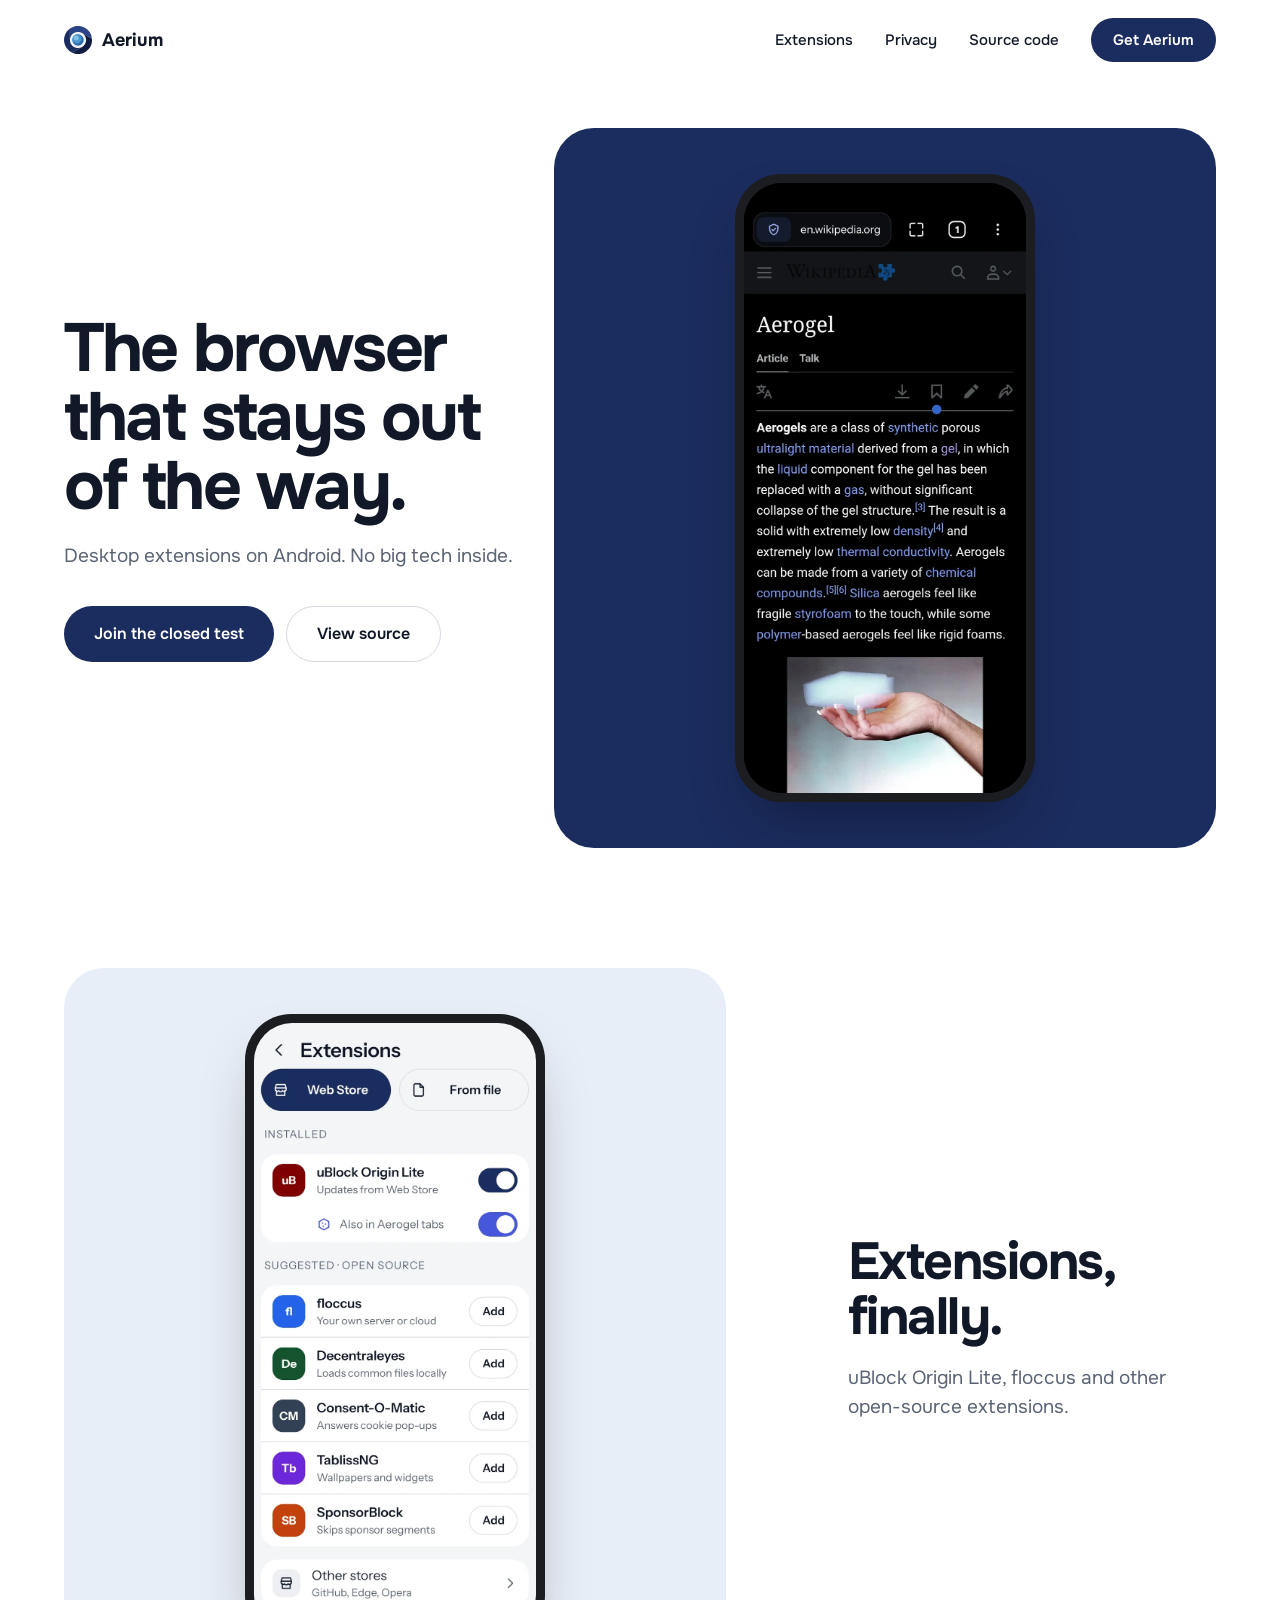
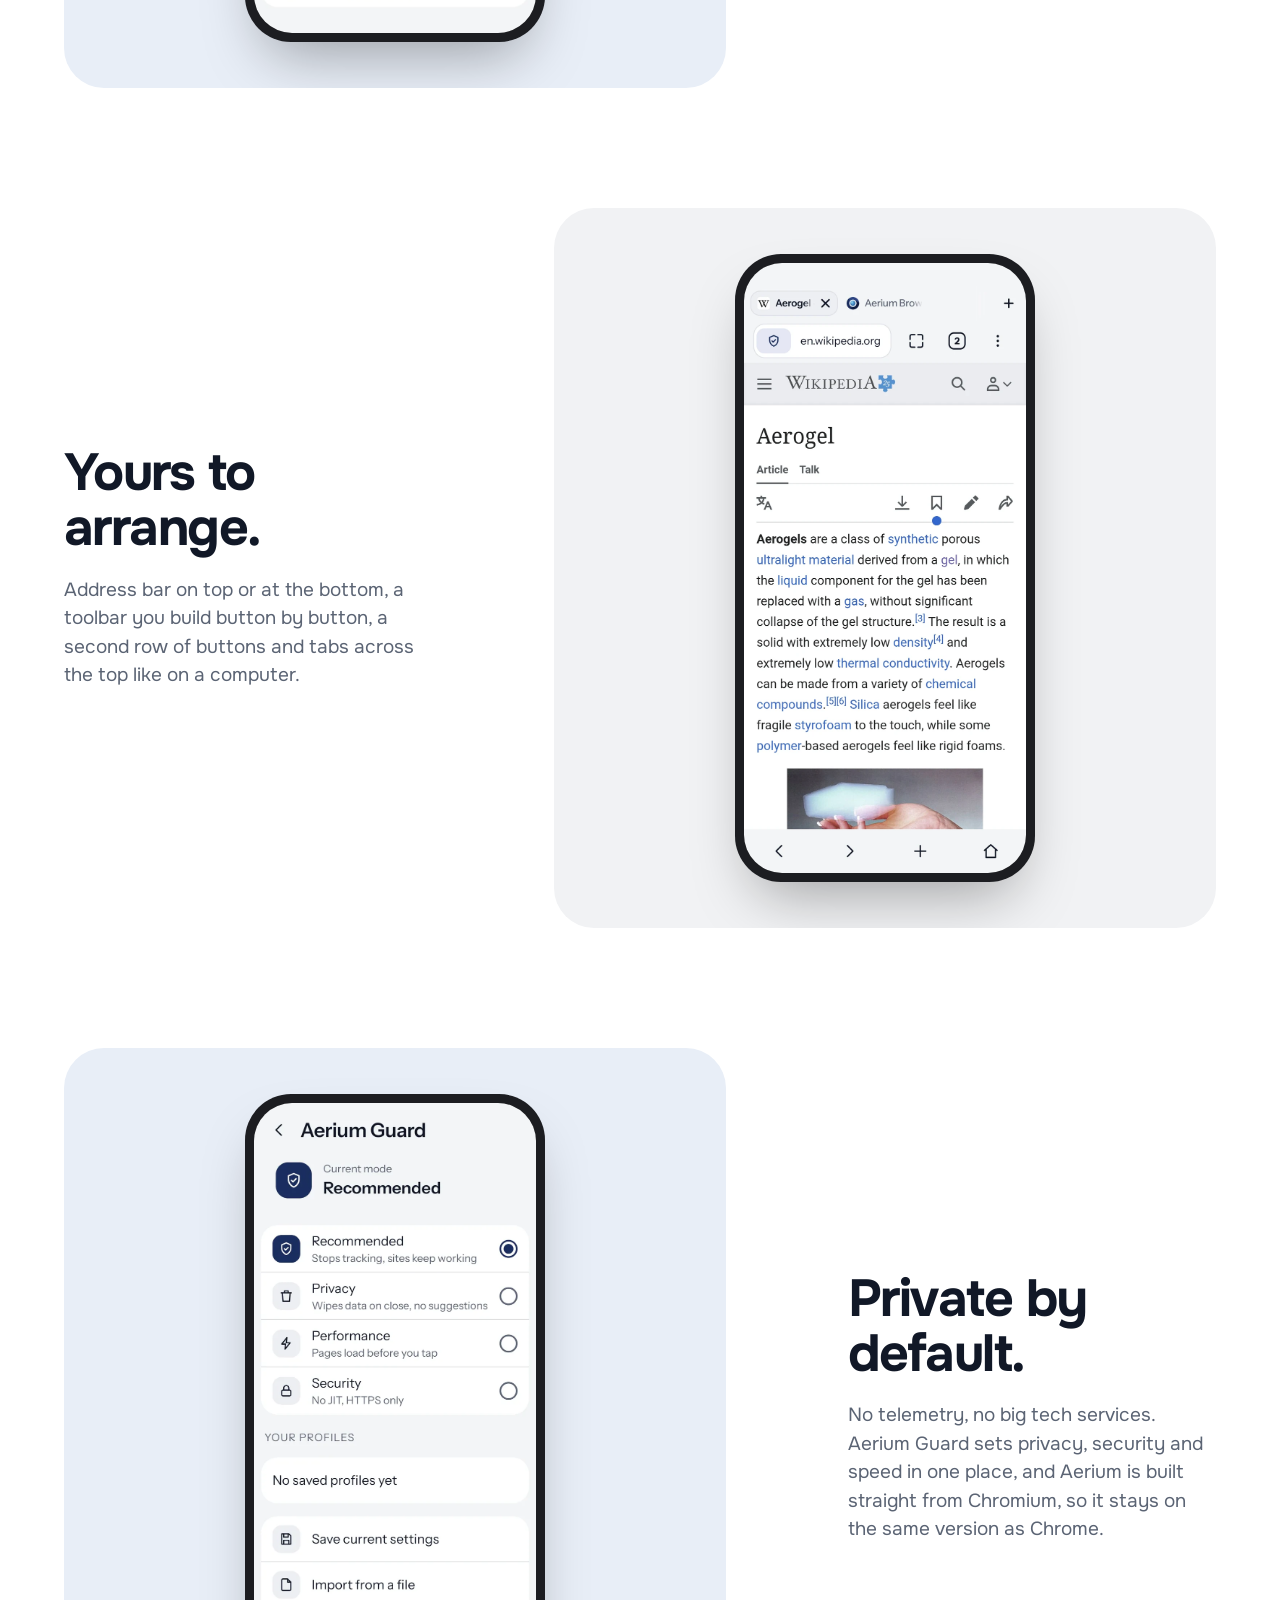
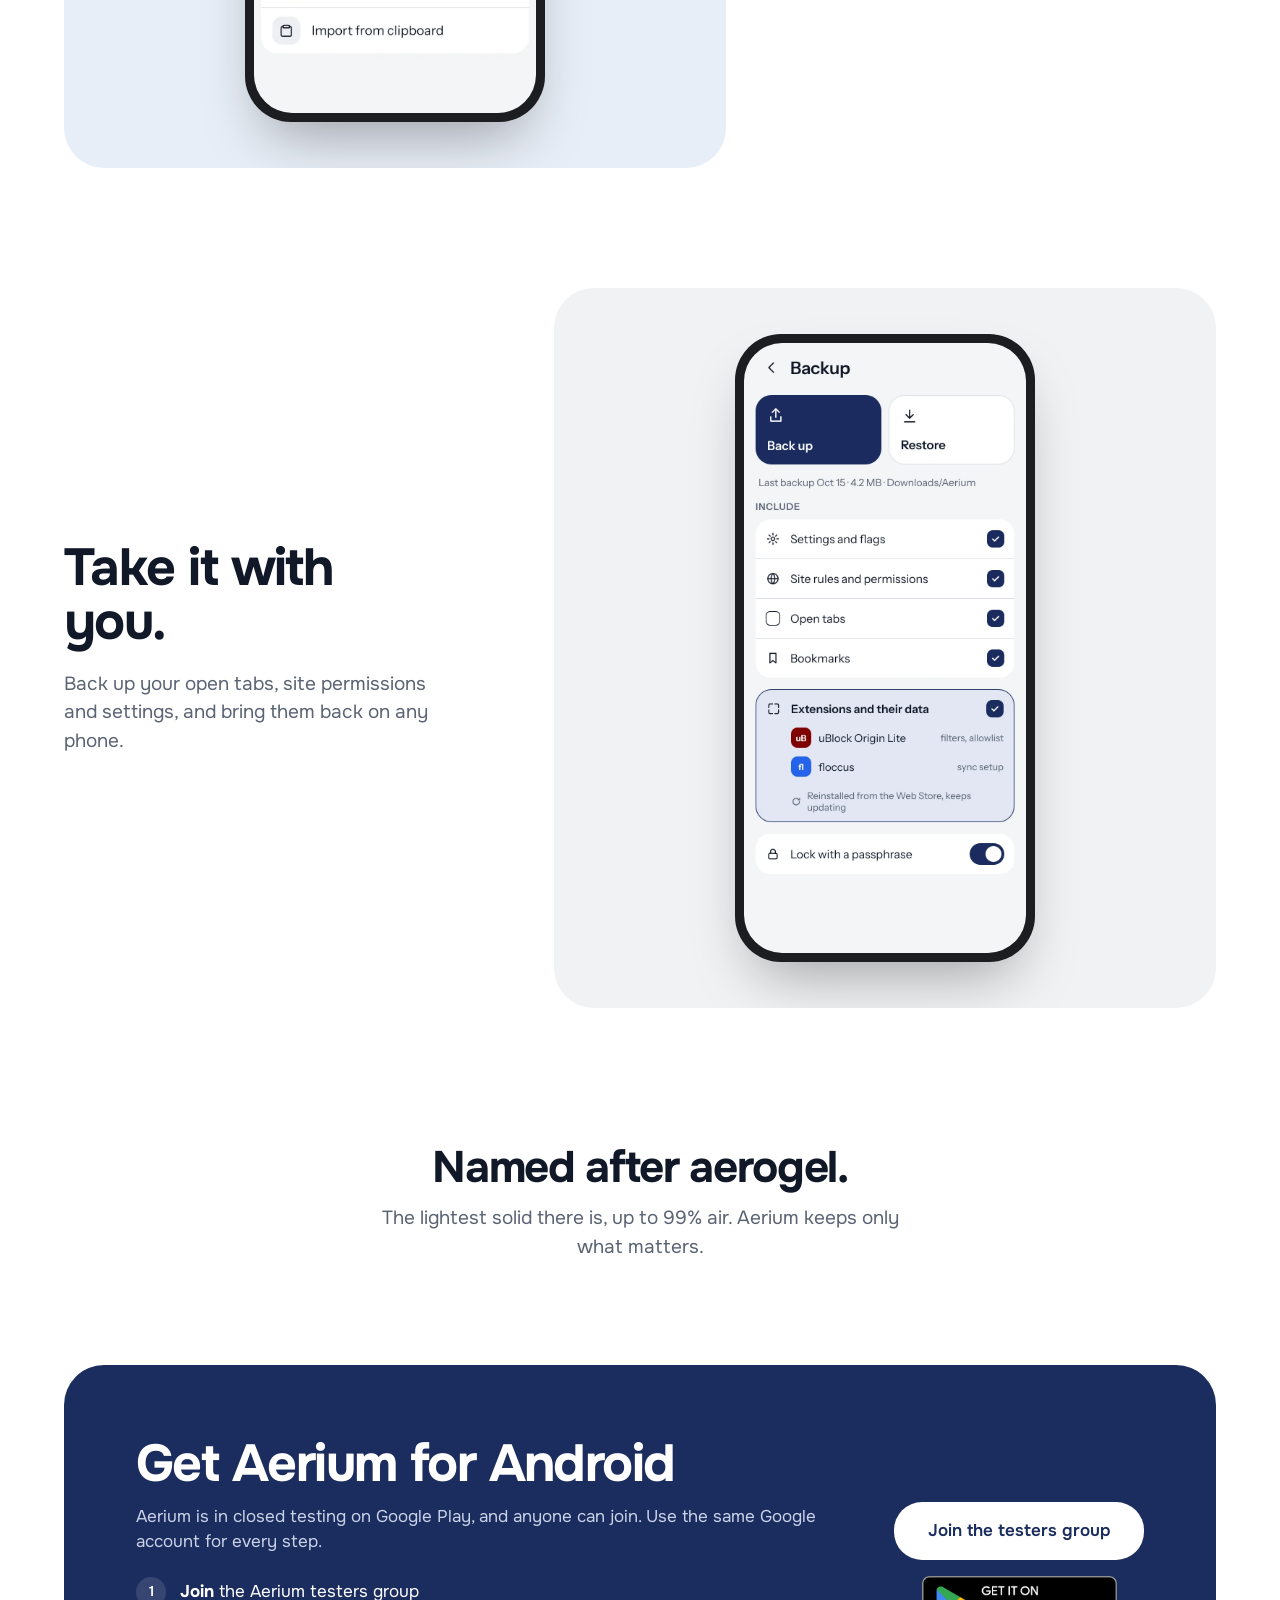
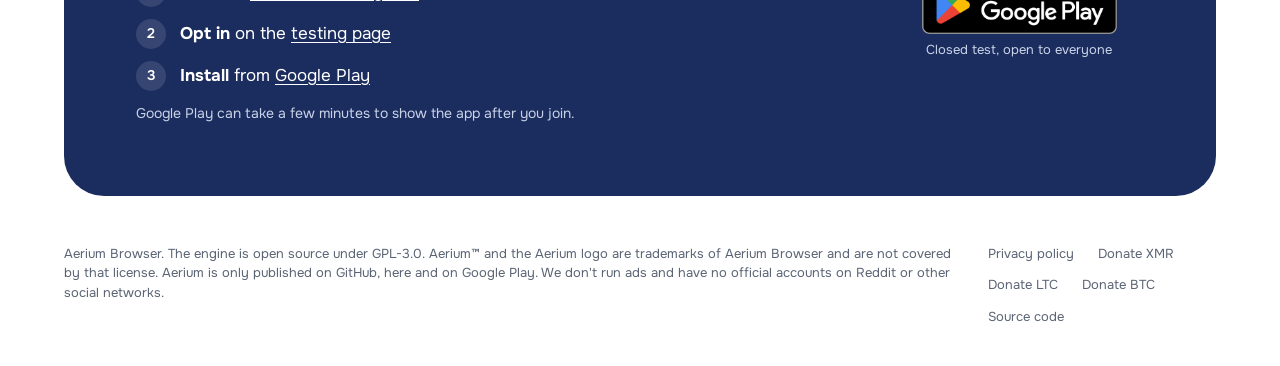
==== commit a8ae5567: "update content" ====
--- a/index.html
+++ b/index.html
@@ -69,7 +69,7 @@
       ],
       "applicationCategory": "BrowserApplication",
       "operatingSystem": "Android",
-      "processorRequirements": "arm64, x86_64",
+      "processorRequirements": "arm64",
       "description": "Aerium is a free Android browser on an open source Chromium engine that runs desktop extensions, with no telemetry and no big tech services.",
       "featureList": [
         "Desktop extensions from the Chrome Web Store",
@@ -281,7 +281,7 @@
  </div>
  <div class="text">
   <h2>Private by default.</h2>
-  <p>No telemetry, no big tech services. Aerium Guard sets privacy, security and speed in one place, and new security releases are picked up within a day.</p>
+  <p>No telemetry, no big tech services. Aerium Guard sets privacy, security and speed in one place, and Aerium is built straight from Chromium, so it stays on the same version as Chrome.</p>
  </div>
 </section>
 
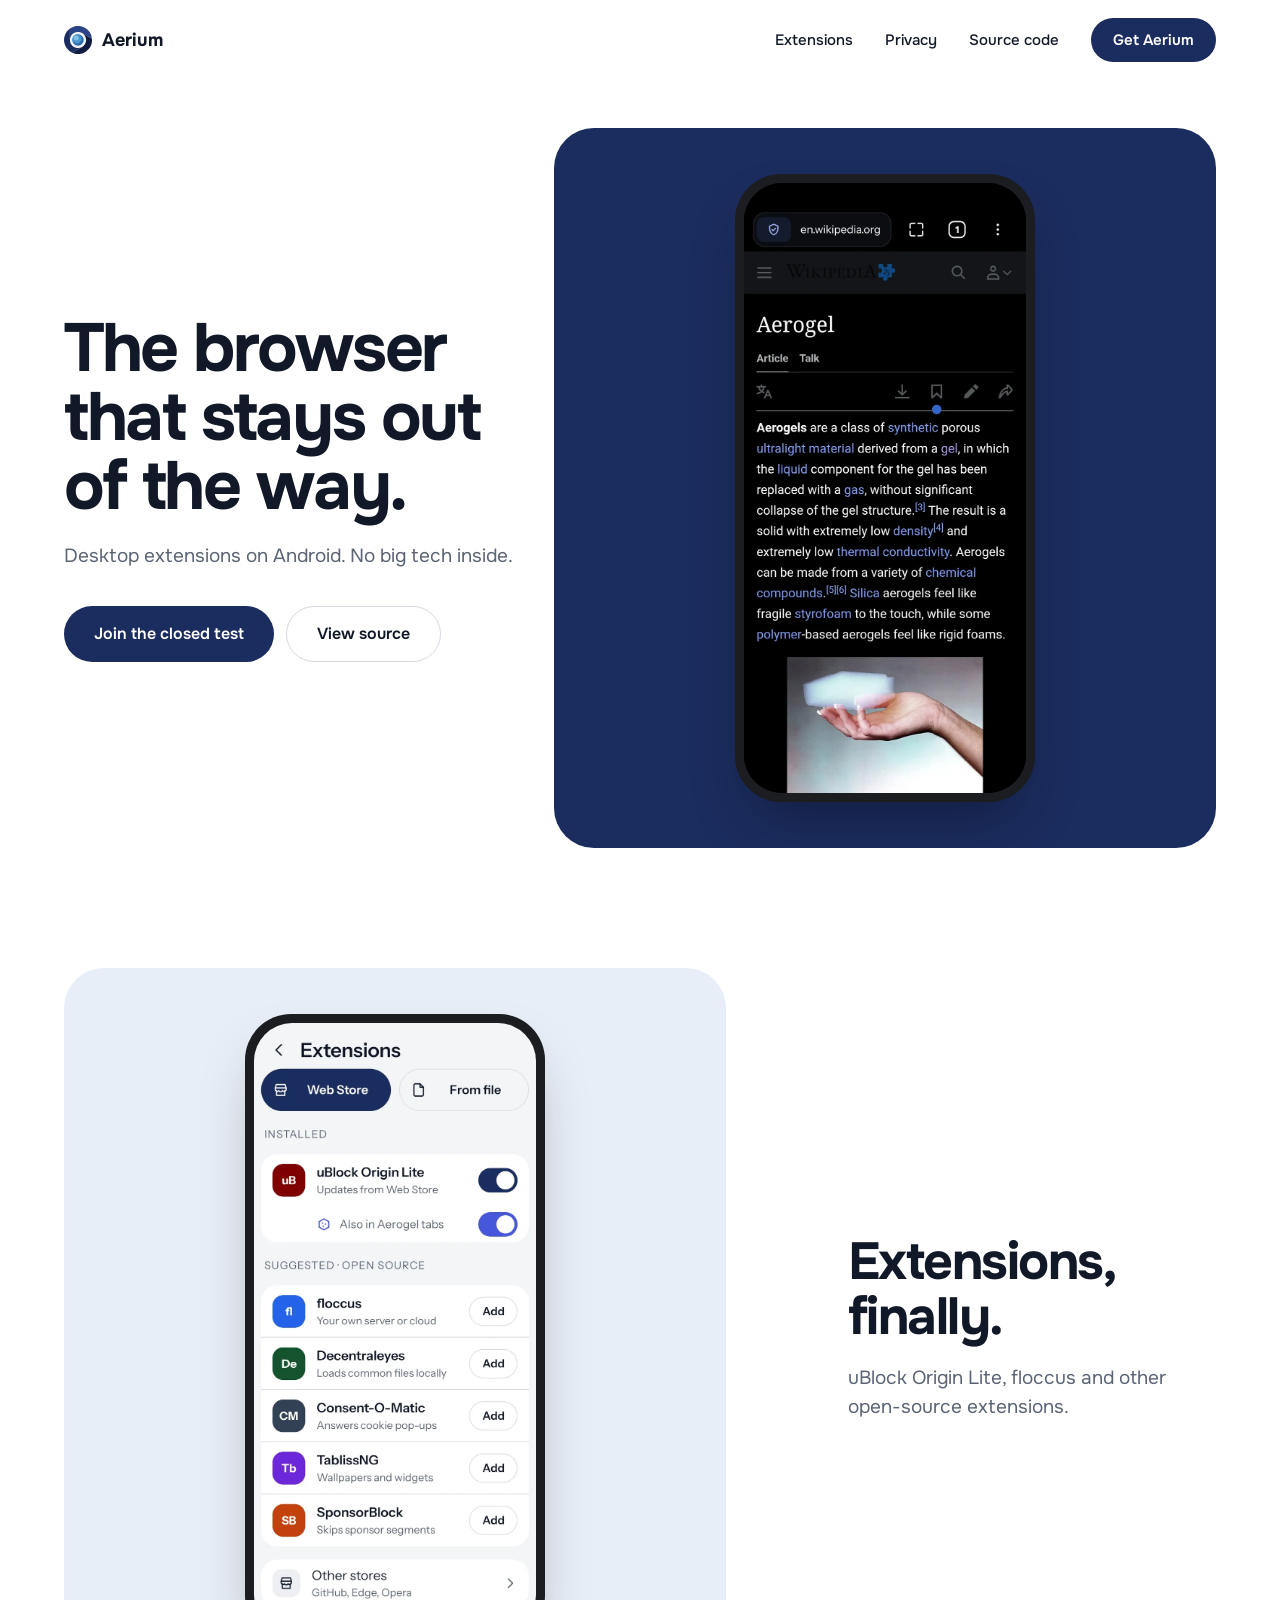
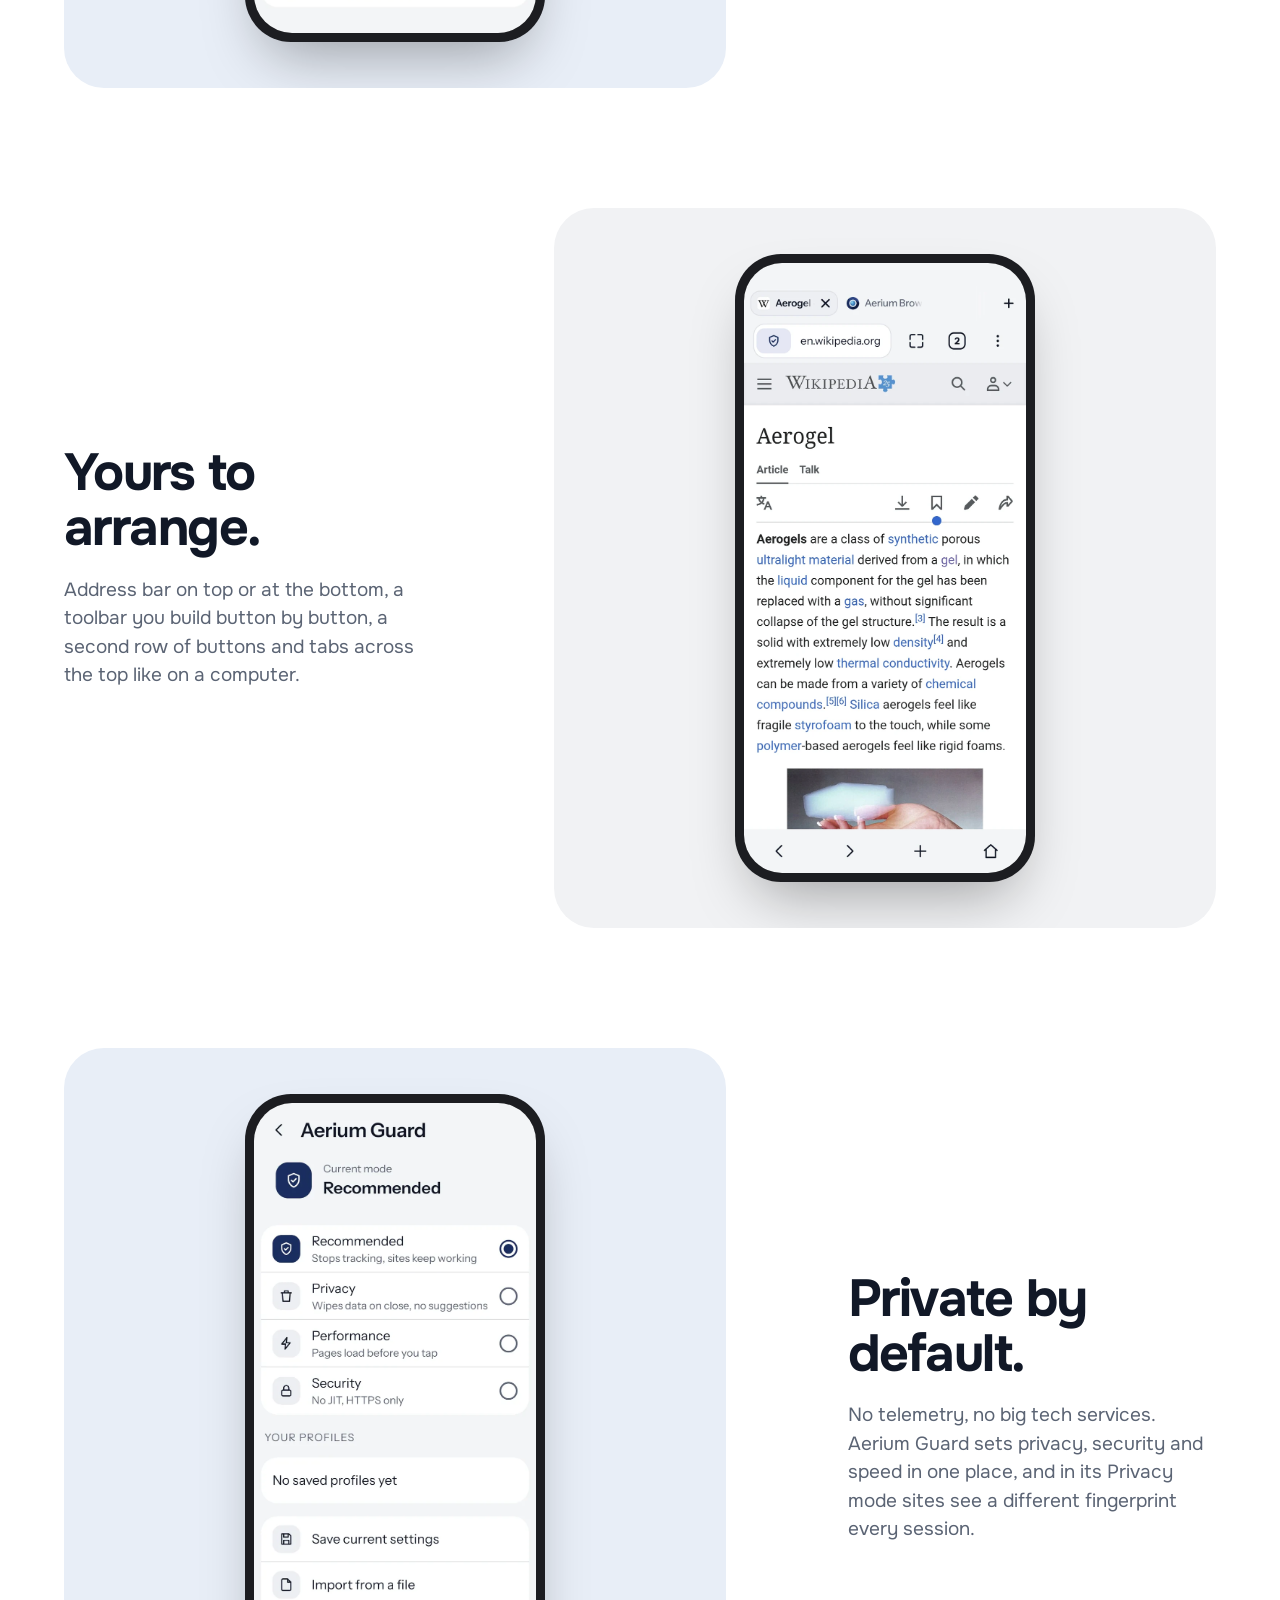
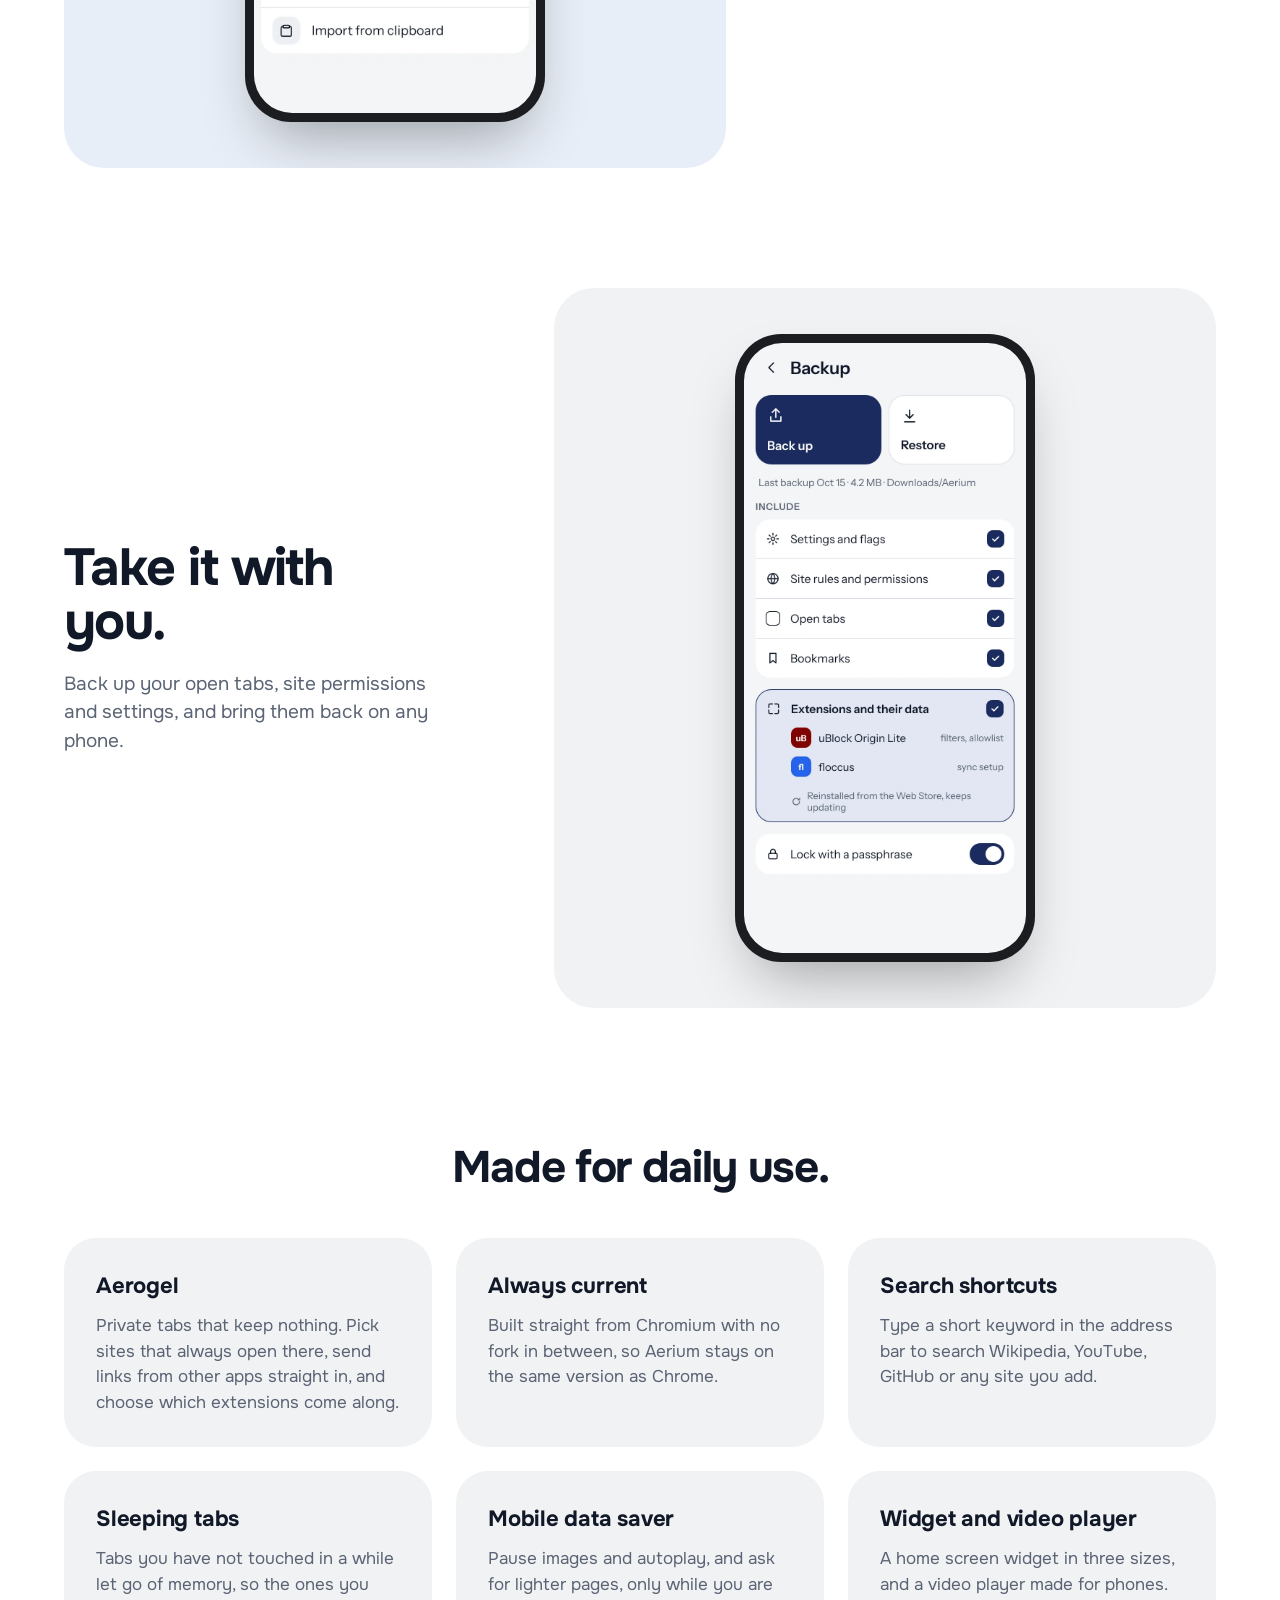
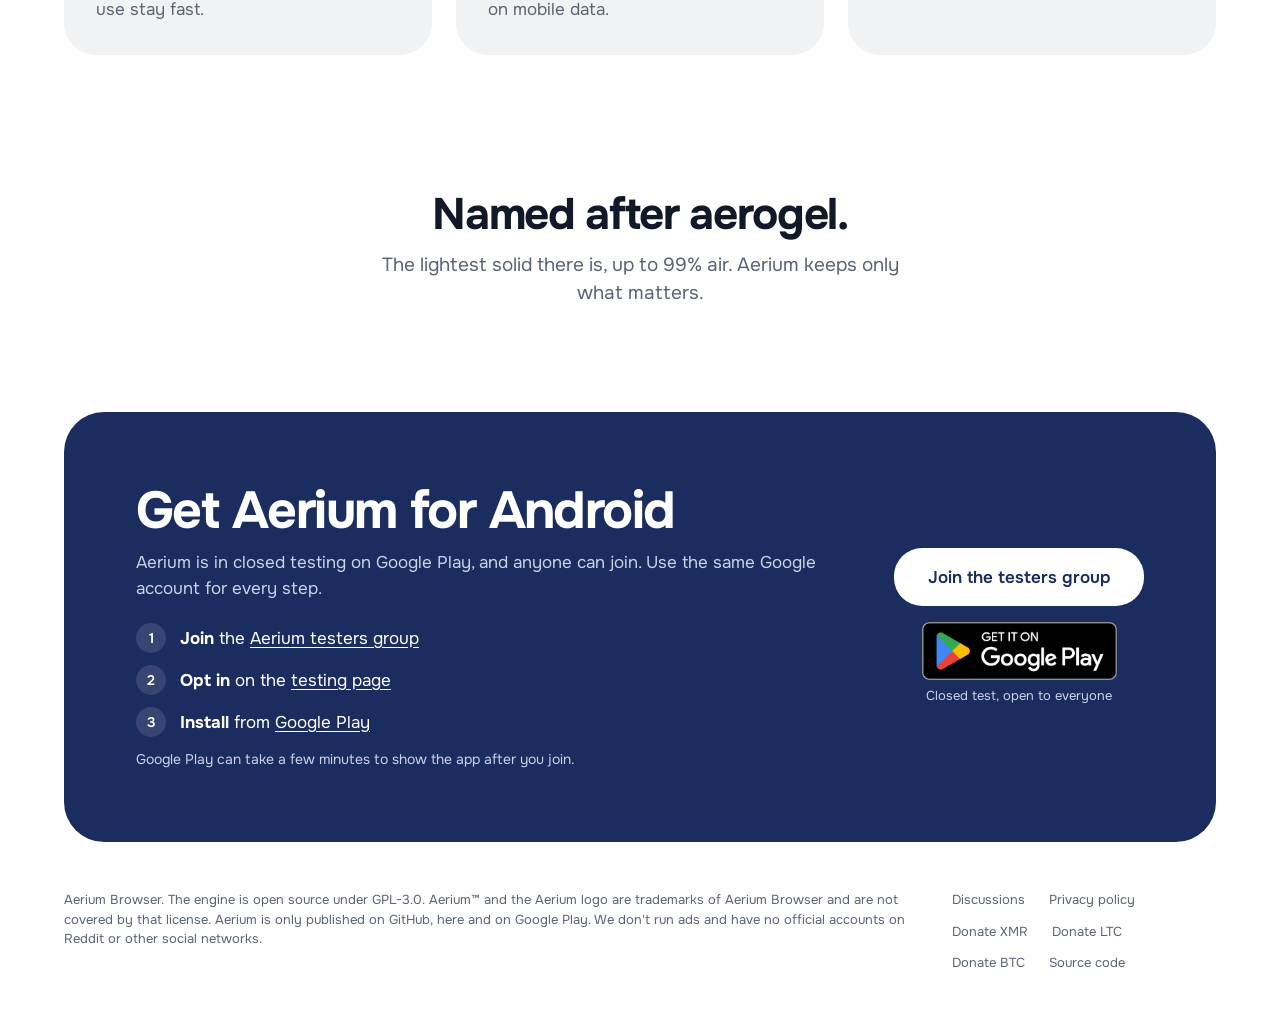
==== commit 5e9e7dcc: "update content" ====
--- a/index.html
+++ b/index.html
@@ -156,6 +156,13 @@
  .phone{width:300px; padding:9px; border-radius:46px; background:#1c1d21; box-shadow:0 30px 60px -20px rgba(0,0,0,.35)}
  .phone img{display:block; width:282px; height:610px; object-fit:cover; object-position:top; border-radius:38px; background:#000}
 
+ .more{padding-top:136px}
+ .more h2{font-size:44px; text-align:center}
+ .more .grid{display:grid; grid-template-columns:repeat(3,minmax(0,1fr)); gap:24px; margin-top:48px}
+ .more .card{padding:32px; border-radius:32px; background:var(--panel-b)}
+ .more h3{margin:0; font-size:22px; font-weight:700; letter-spacing:-.01em}
+ .more p{margin:10px 0 0; font-size:17px; color:var(--dim)}
+
  .aerogel{padding-top:136px; text-align:center}
  .aerogel h2{font-size:44px}
  .aerogel p{margin:14px auto 0; max-width:520px; font-size:19px; color:var(--dim)}
@@ -193,6 +200,7 @@
  }
 
  @media (max-width:1100px){
+  .more .grid{grid-template-columns:repeat(2,minmax(0,1fr))}
   h1{font-size:56px}
   h2{font-size:44px}
   .panel{height:680px}
@@ -210,6 +218,12 @@
   .lead, .row p{font-size:17px; margin-top:14px}
   .ctas{flex-direction:column; margin-top:28px}
   .btn{height:52px}
+  .more{padding-top:64px}
+  .more h2{font-size:32px; text-align:left}
+  .more .grid{grid-template-columns:1fr; gap:12px; margin-top:28px}
+  .more .card{padding:24px; border-radius:24px}
+  .more h3{font-size:19px}
+  .more p{font-size:15px}
   .aerogel{padding-top:64px; text-align:left}
   .aerogel h2{font-size:32px}
   .aerogel p{margin-left:0; font-size:17px}
@@ -281,7 +295,7 @@
  </div>
  <div class="text">
   <h2>Private by default.</h2>
-  <p>No telemetry, no big tech services. Aerium Guard sets privacy, security and speed in one place, and Aerium is built straight from Chromium, so it stays on the same version as Chrome.</p>
+  <p>No telemetry, no big tech services. Aerium Guard sets privacy, security and speed in one place, and in its Privacy mode sites see a different fingerprint every session.</p>
  </div>
 </section>
 
@@ -292,6 +306,18 @@
  </div>
  <div class="panel b">
   <div class="phone"><img src="/shots/settings-backup.webp" width="282" height="610" loading="lazy" alt="Aerium backup and restore with settings, site rules, tabs, bookmarks and extensions"></div>
+ </div>
+</section>
+
+<section class="more" id="more">
+ <h2>Made for daily use.</h2>
+ <div class="grid">
+  <div class="card"><h3>Aerogel</h3><p>Private tabs that keep nothing. Pick sites that always open there, send links from other apps straight in, and choose which extensions come along.</p></div>
+  <div class="card"><h3>Always current</h3><p>Built straight from Chromium with no fork in between, so Aerium stays on the same version as Chrome.</p></div>
+  <div class="card"><h3>Search shortcuts</h3><p>Type a short keyword in the address bar to search Wikipedia, YouTube, GitHub or any site you add.</p></div>
+  <div class="card"><h3>Sleeping tabs</h3><p>Tabs you have not touched in a while let go of memory, so the ones you use stay fast.</p></div>
+  <div class="card"><h3>Mobile data saver</h3><p>Pause images and autoplay, and ask for lighter pages, only while you are on mobile data.</p></div>
+  <div class="card"><h3>Widget and video player</h3><p>A home screen widget in three sizes, and a video player made for phones.</p></div>
  </div>
 </section>
 
@@ -321,6 +347,7 @@
 <footer id="support">
  <span>Aerium Browser. The engine is open source under GPL-3.0. Aerium&trade; and the Aerium logo are trademarks of Aerium Browser and are not covered by that license. Aerium is only published on GitHub, here and on Google Play. We don't run ads and have no official accounts on Reddit or other social networks.</span>
  <nav>
+  <a href="https://github.com/aerium-browser/aerium-browser-core/discussions">Discussions</a>
   <a href="/privacy/">Privacy policy</a>
   <a href="/donate/xmr/">Donate XMR</a>
   <a href="/donate/ltc/">Donate LTC</a>
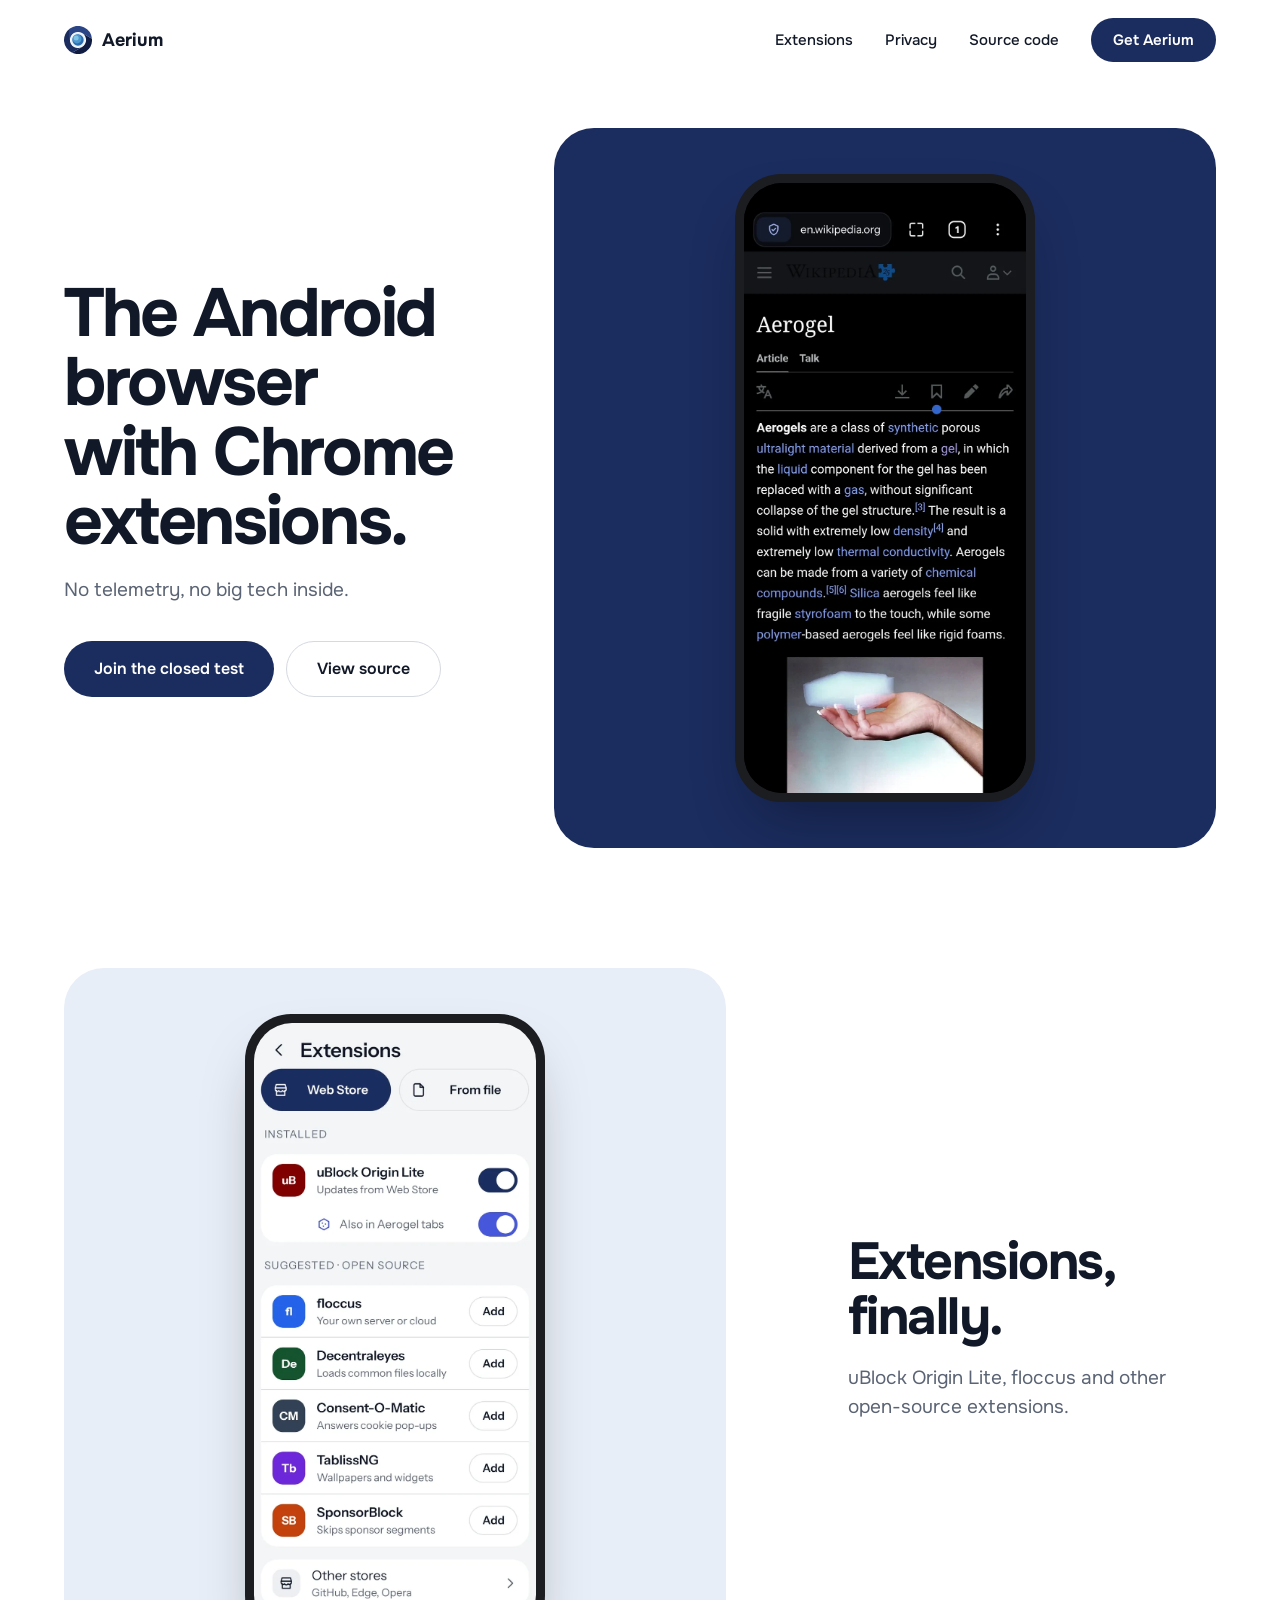
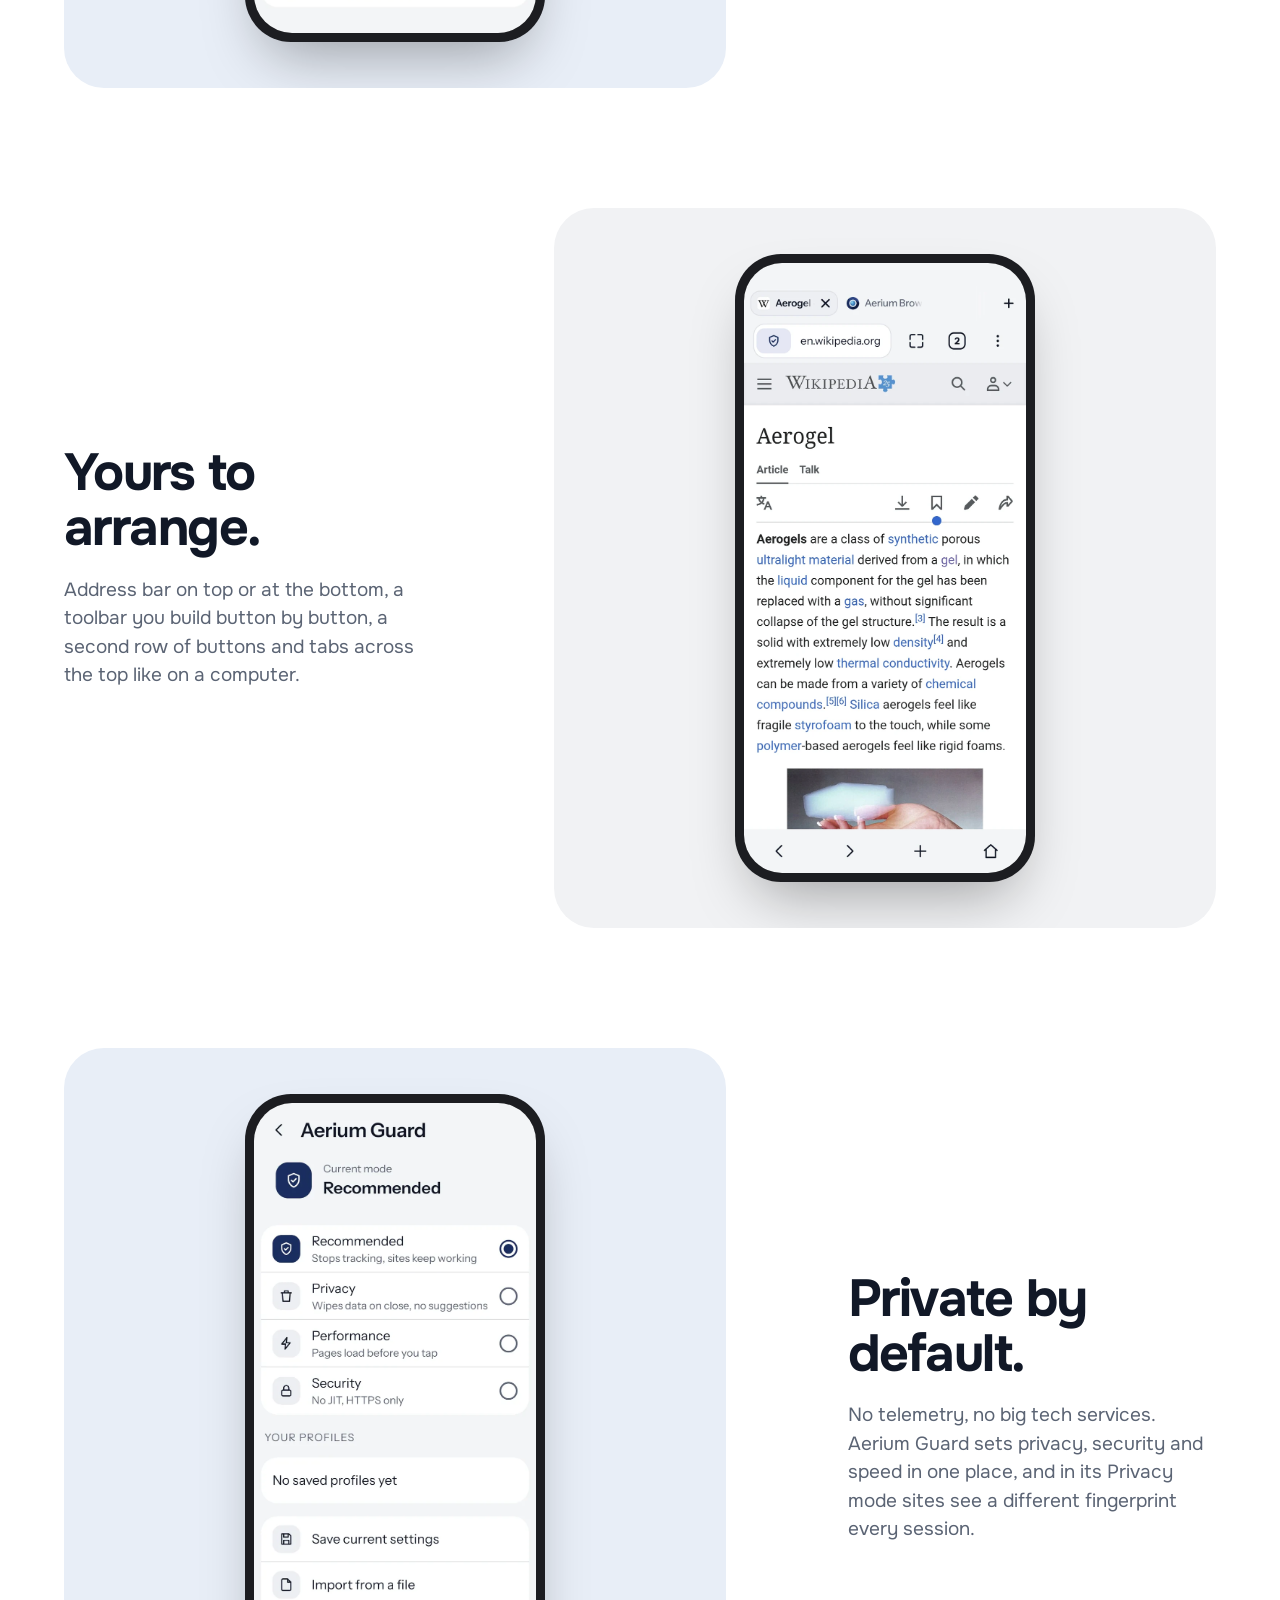
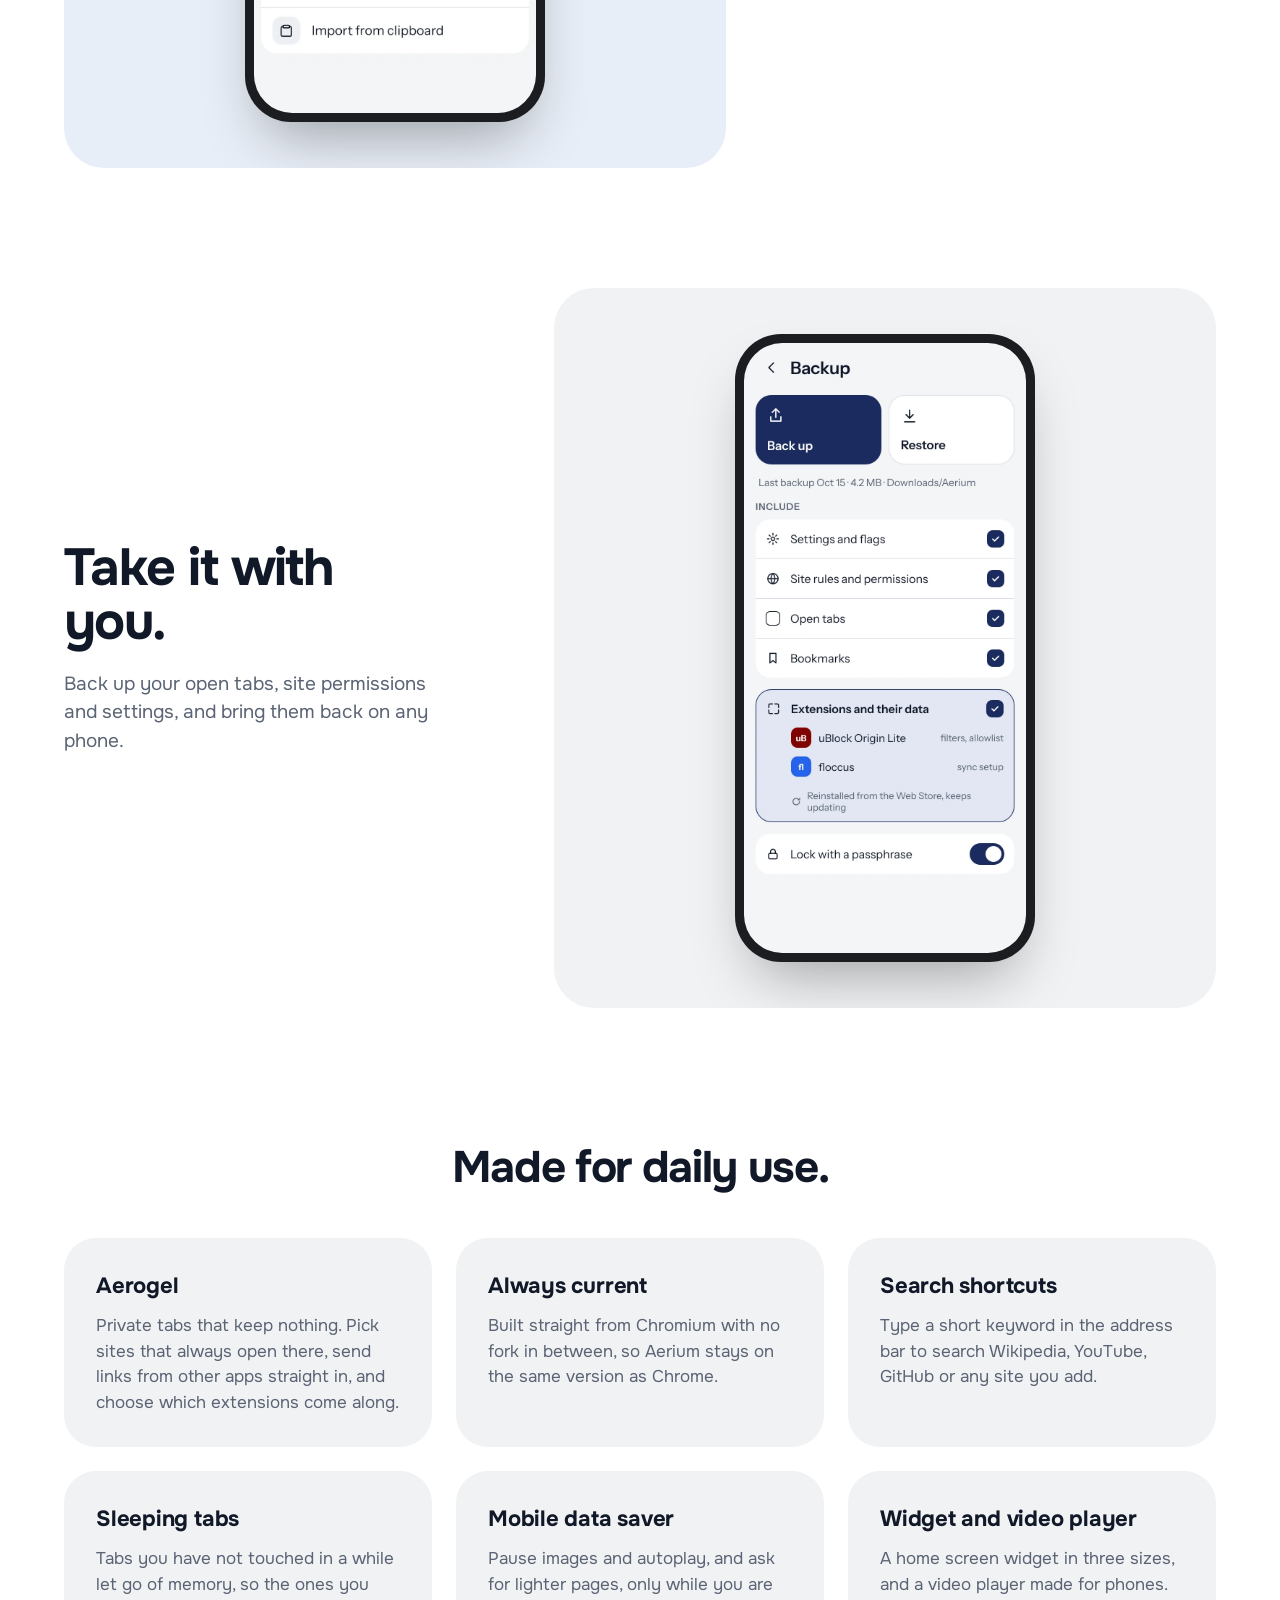
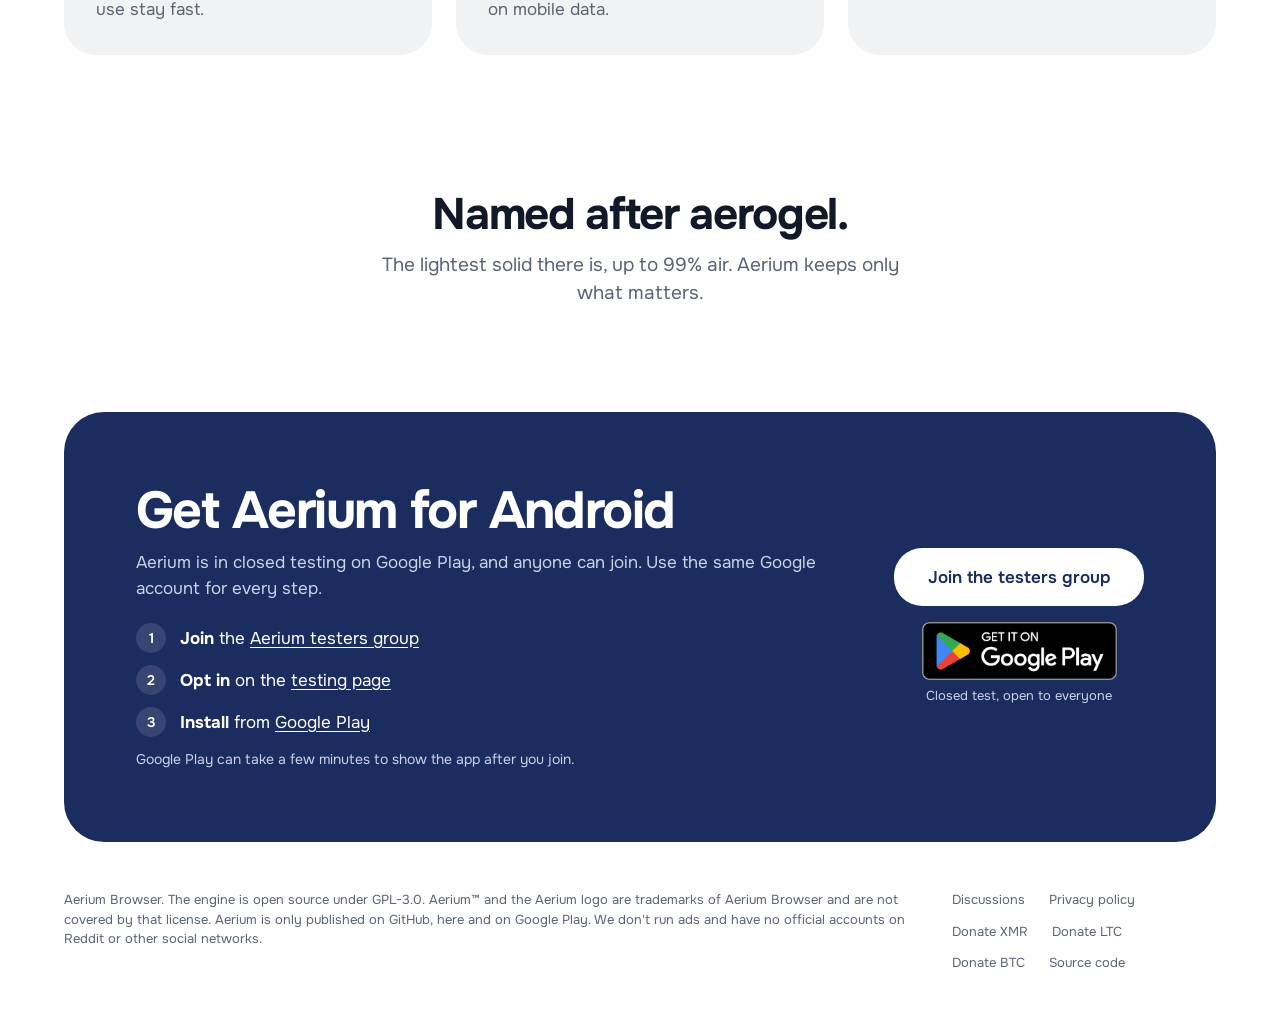
==== commit 958ef0c5: "seo: heading, link previews, sitemap and app links" ====
--- a/index.html
+++ b/index.html
@@ -40,10 +40,15 @@
       "@type": "WebSite",
       "@id": "https://aeriumbrowser.com/#website",
       "name": "Aerium",
-      "alternateName": ["Aerium Browser", "aeriumbrowser.com"],
+      "alternateName": [
+        "Aerium Browser",
+        "aeriumbrowser.com"
+      ],
       "url": "https://aeriumbrowser.com/",
       "inLanguage": "en",
-      "publisher": { "@id": "https://aeriumbrowser.com/#org" }
+      "publisher": {
+        "@id": "https://aeriumbrowser.com/#org"
+      }
     },
     {
       "@type": "Organization",
@@ -51,7 +56,9 @@
       "name": "Aerium Browser",
       "url": "https://aeriumbrowser.com/",
       "logo": "https://aeriumbrowser.com/icon-512.png",
-      "sameAs": ["https://github.com/aerium-browser"]
+      "sameAs": [
+        "https://github.com/aerium-browser"
+      ]
     },
     {
       "@type": "SoftwareApplication",
@@ -85,14 +92,23 @@
       ],
       "isAccessibleForFree": true,
       "license": "https://github.com/aerium-browser/aerium-browser-core/blob/main/LICENSE",
-      "creator": { "@id": "https://aeriumbrowser.com/#org" },
+      "creator": {
+        "@id": "https://aeriumbrowser.com/#org"
+      },
       "offers": {
         "@type": "Offer",
         "price": "0",
         "priceCurrency": "USD"
       },
-      "downloadUrl": "https://play.google.com/store/apps/details?id=com.aeriumbrowser.android",
-      "sameAs": ["https://github.com/aerium-browser/aerium-browser-core"]
+      "downloadUrl": [
+        "https://play.google.com/store/apps/details?id=com.aeriumbrowser.android",
+        "https://github.com/aerium-browser/aerium-browser-core/releases/latest"
+      ],
+      "sameAs": [
+        "https://github.com/aerium-browser/aerium-browser-core",
+        "https://play.google.com/store/apps/details?id=com.aeriumbrowser.android",
+        "https://alternativeto.net/software/aerium-browser/about/"
+      ]
     }
   ]
 }
@@ -257,8 +273,8 @@
 <main>
 <section class="row hero">
  <div class="text">
-  <h1>The browser that stays out of the way.</h1>
-  <p class="lead">Desktop extensions on Android. No big tech inside.</p>
+  <h1>The Android browser with Chrome extensions.</h1>
+  <p class="lead">No telemetry, no big tech inside.</p>
   <div class="ctas">
    <a class="btn btn-primary" href="#download">Join the closed test</a>
    <a class="btn btn-ghost" href="https://github.com/aerium-browser/aerium-browser-core">View source</a>
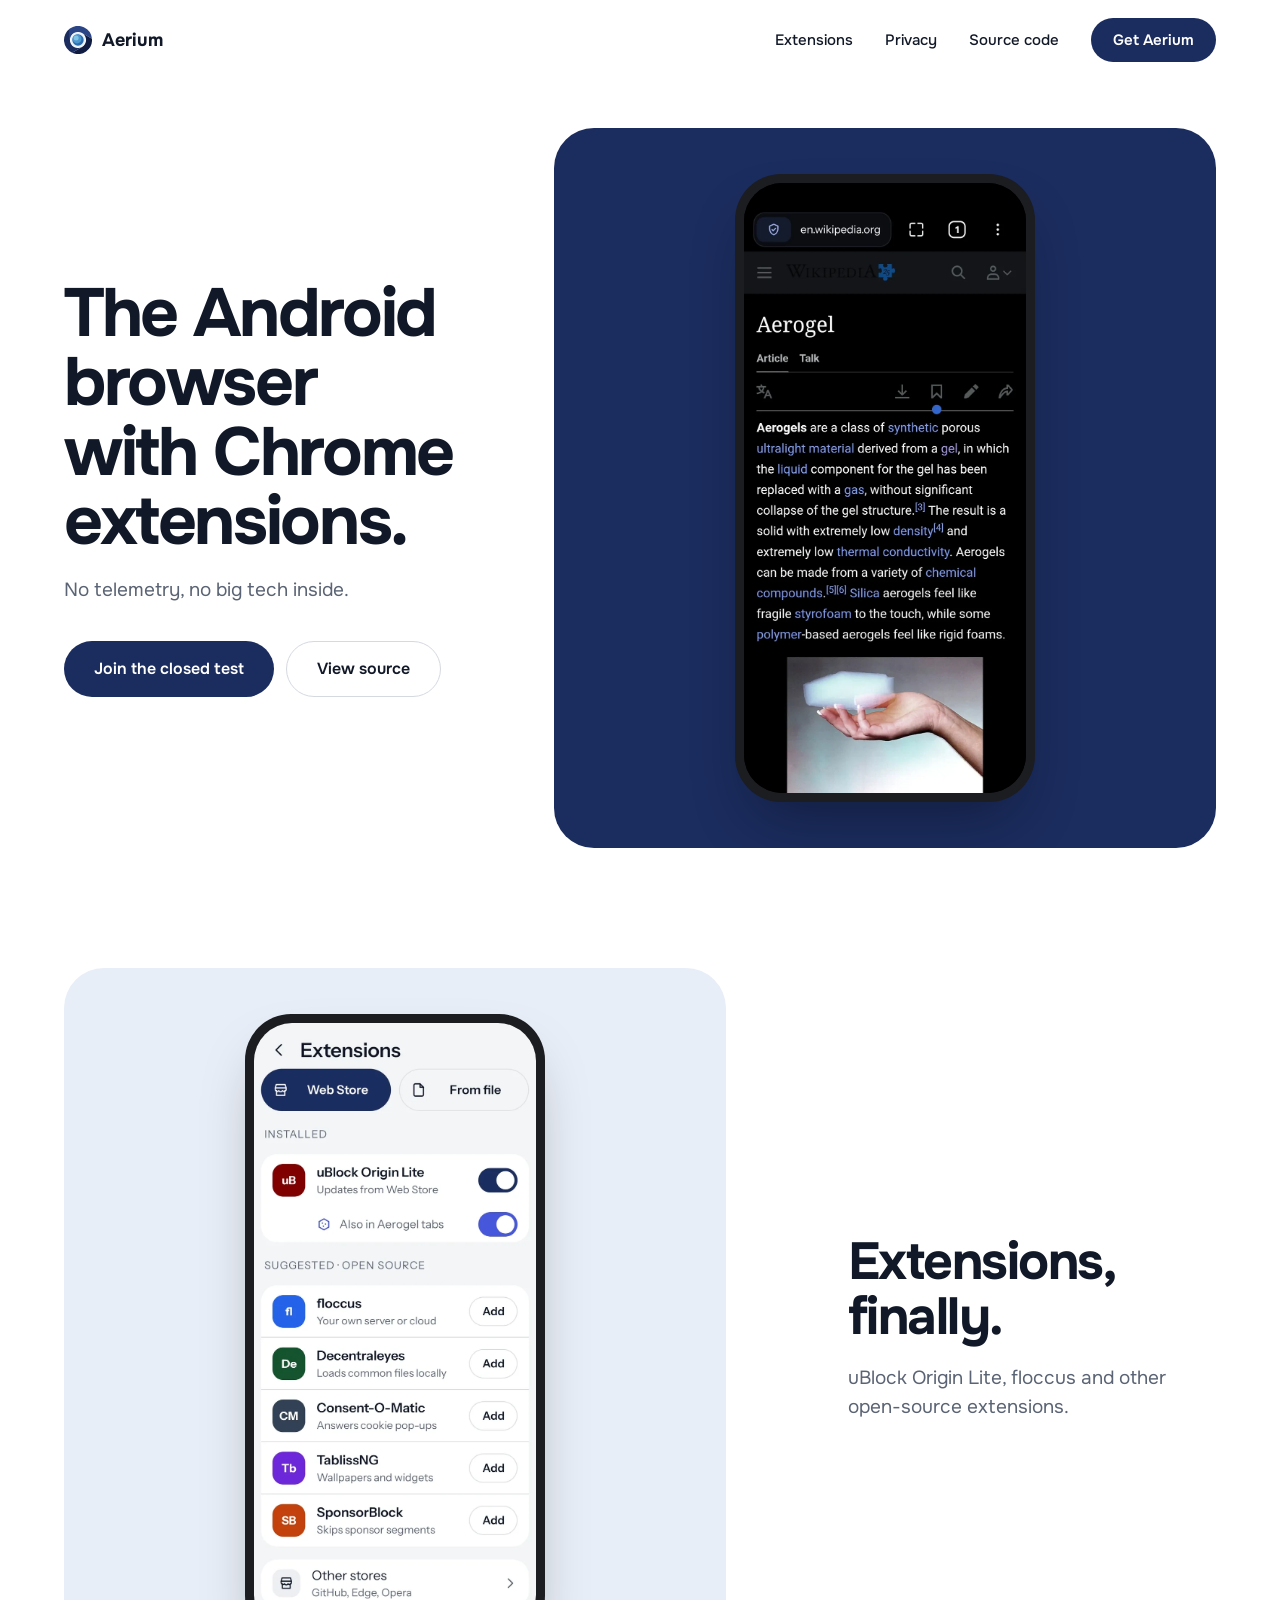
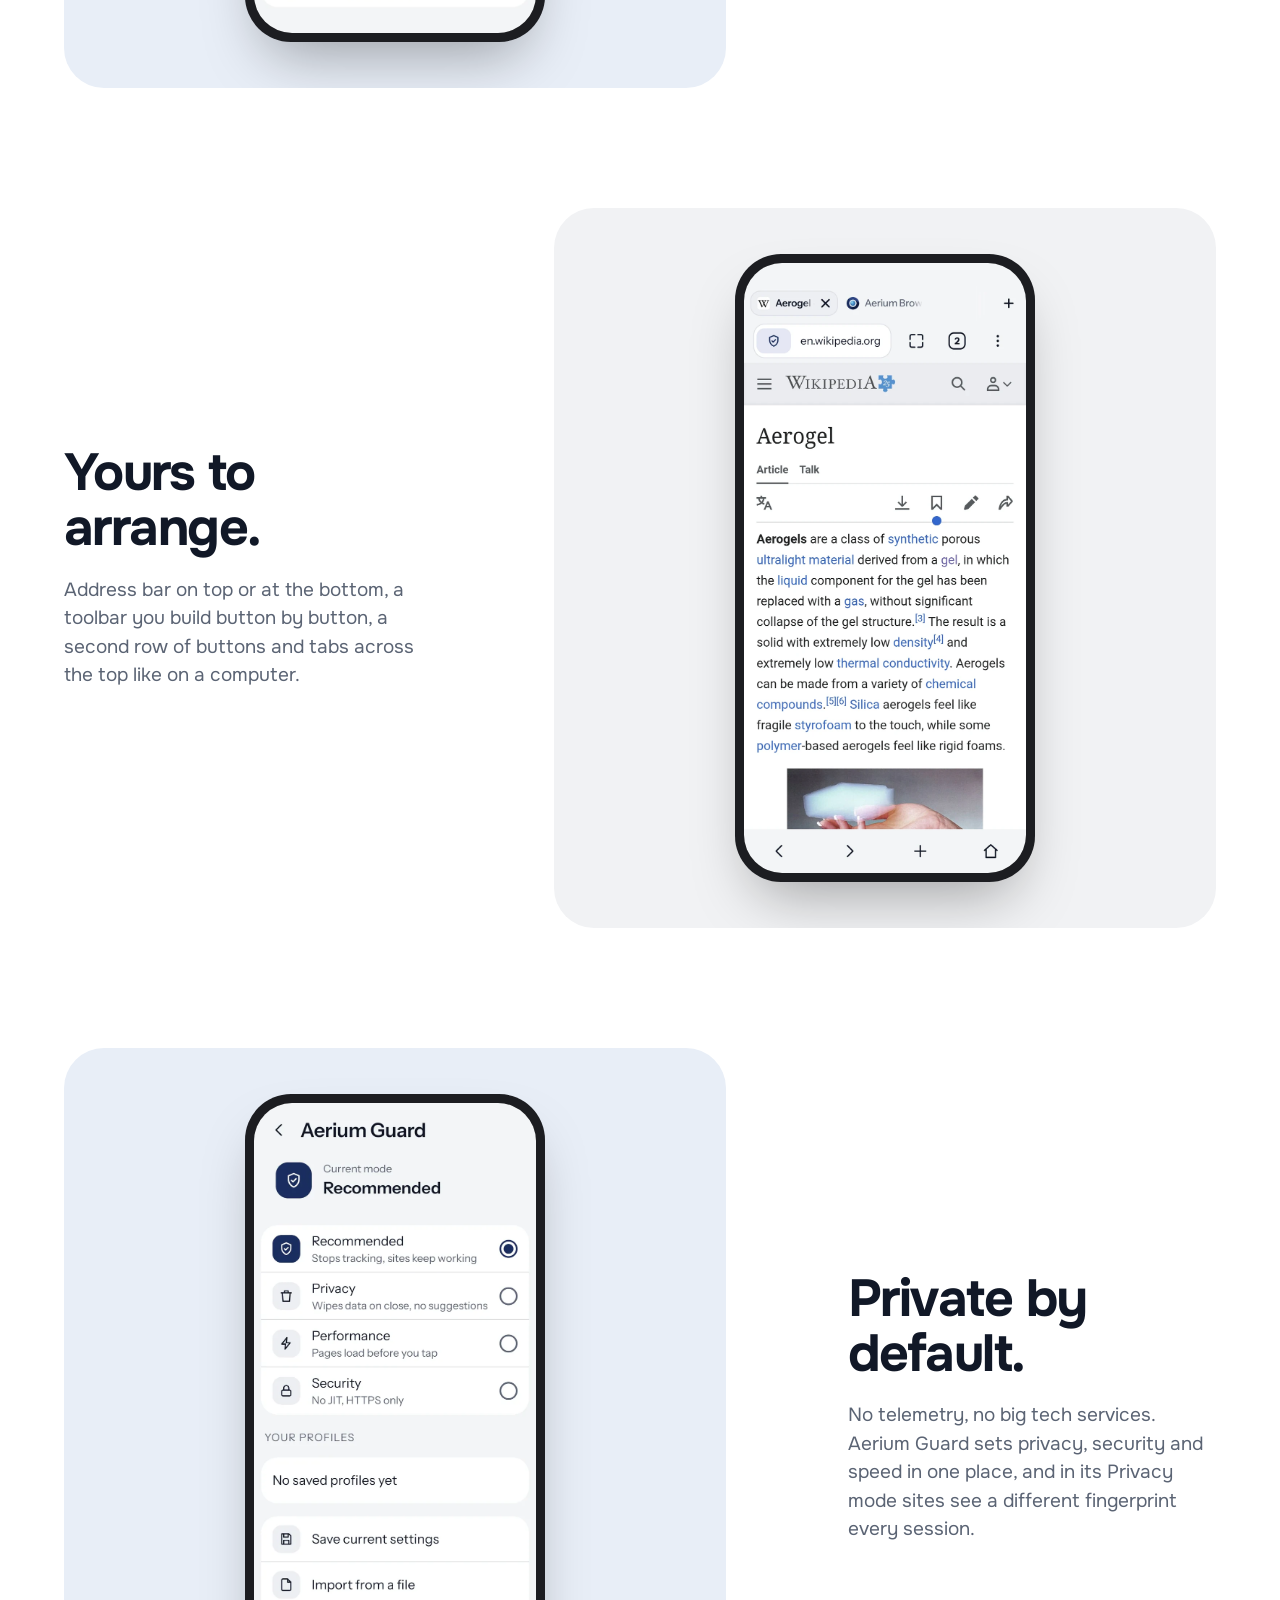
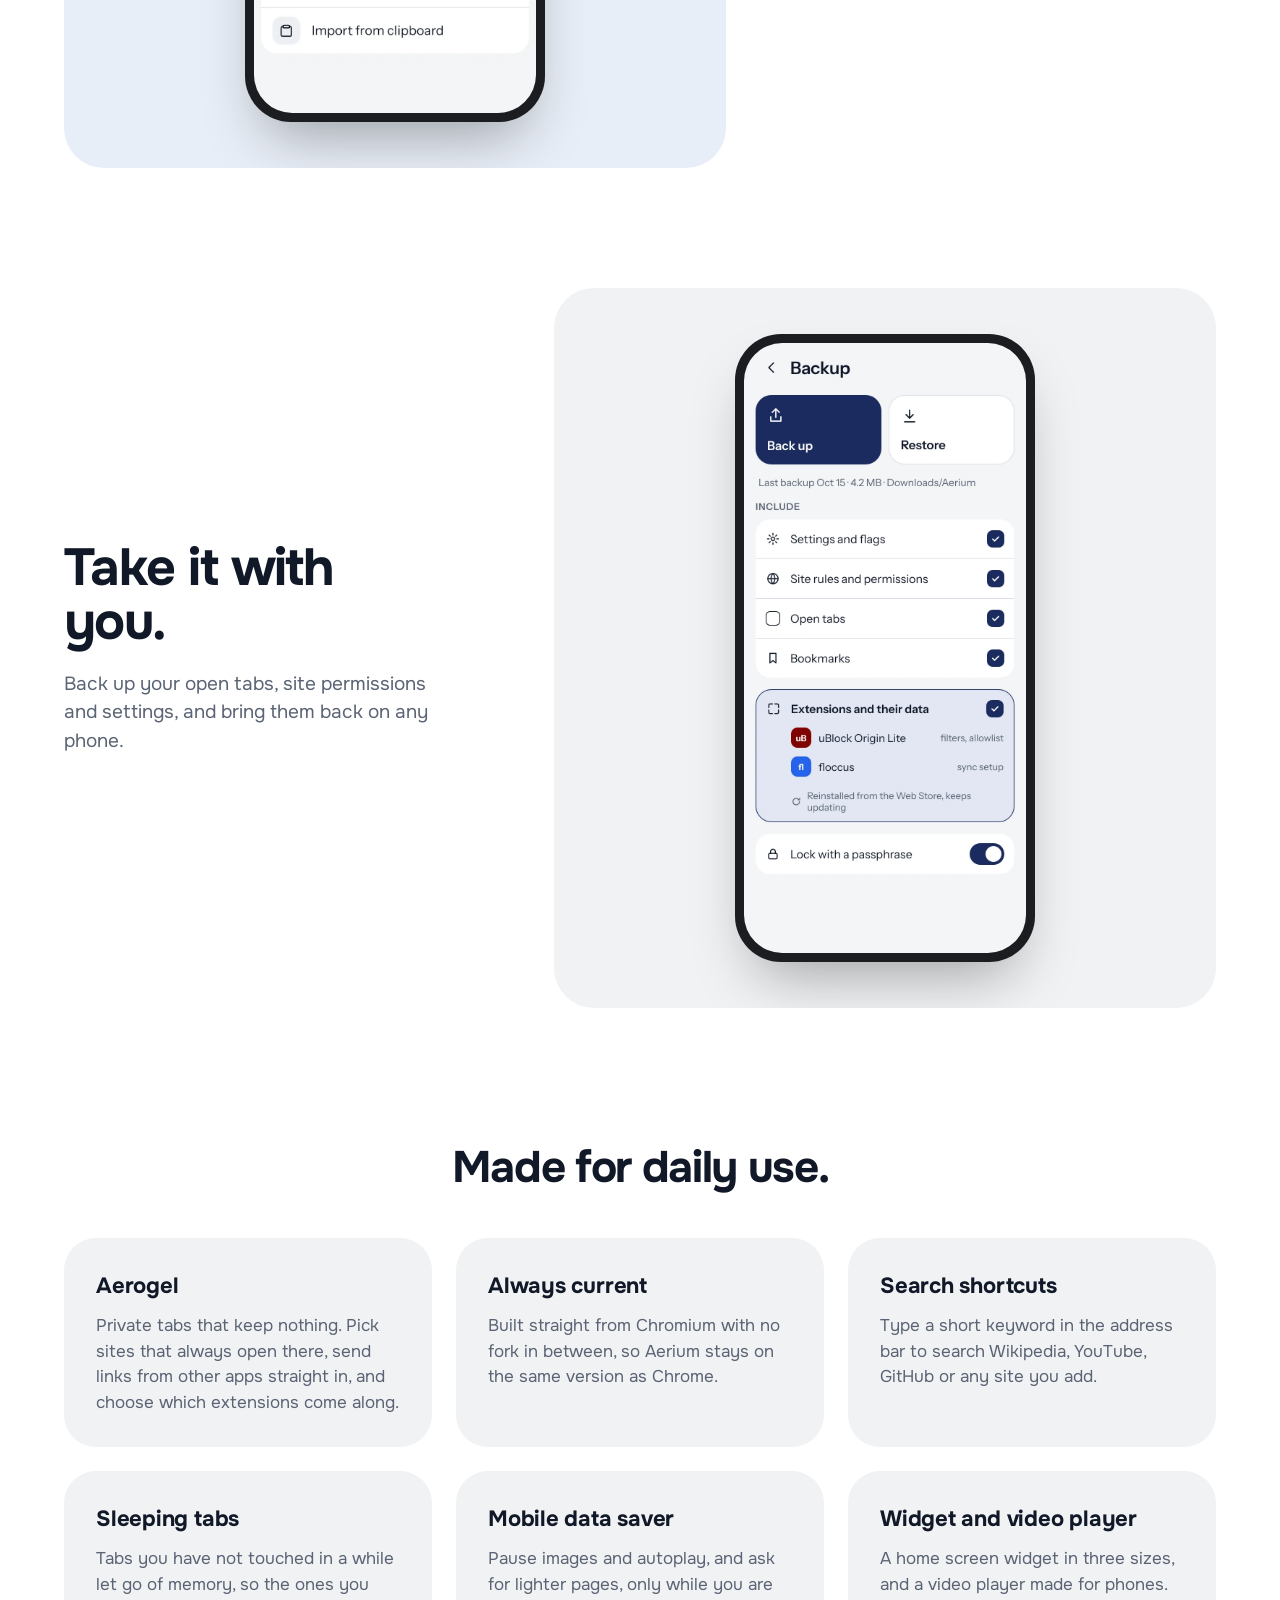
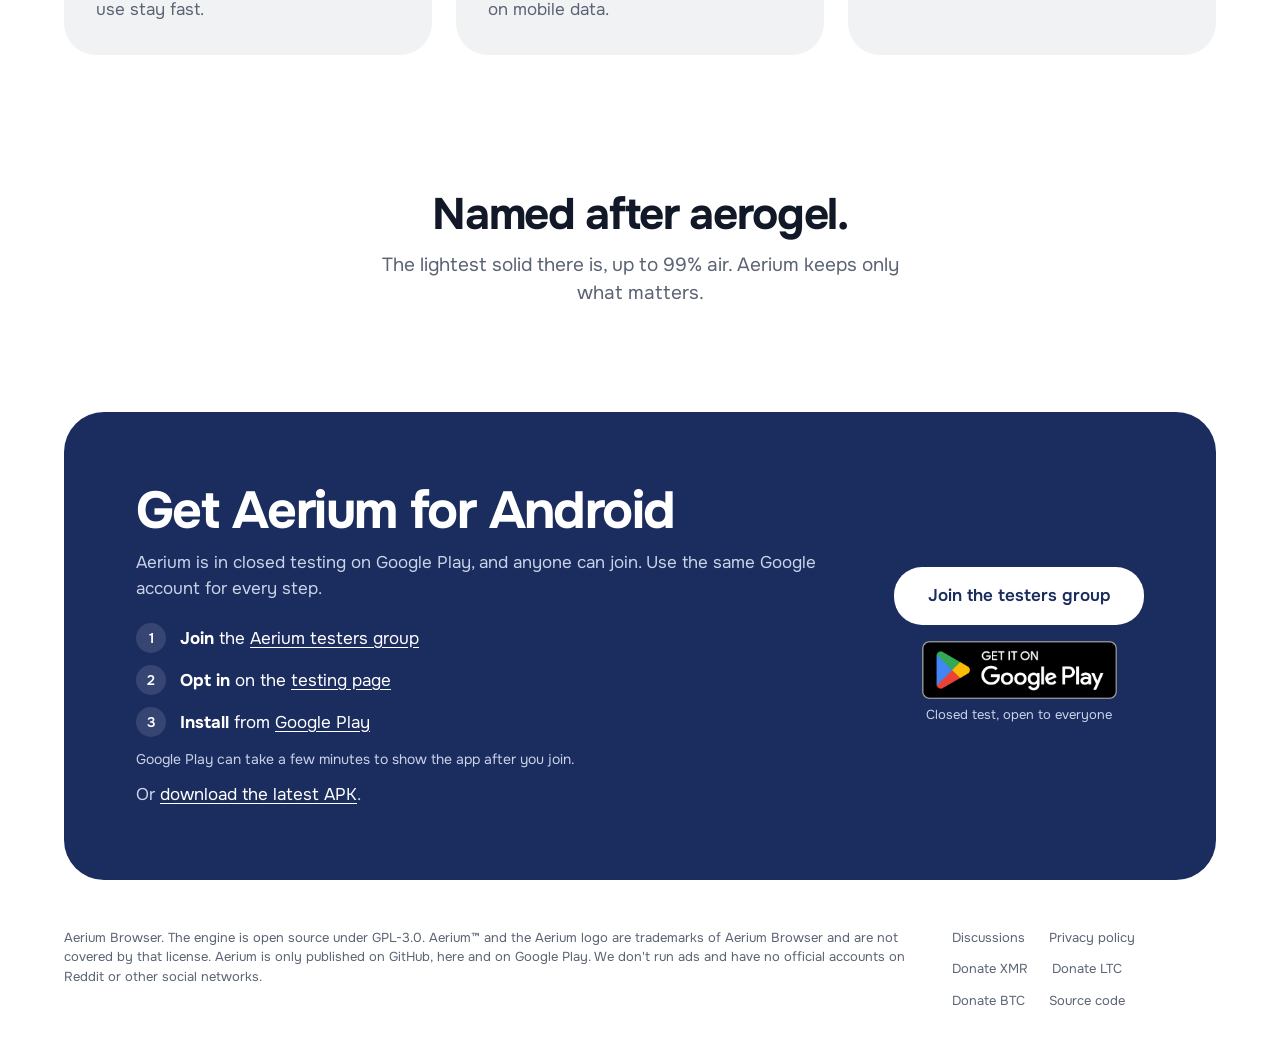
==== commit 23b15633: "add latest apk link" ====
--- a/index.html
+++ b/index.html
@@ -191,6 +191,8 @@
  .get .steps a{color:var(--on-navy); text-decoration:underline; text-underline-offset:3px}
  .get .steps a:hover{color:#ffffff}
  .get .note{font-size:14px}
+ .get .apk a{color:var(--on-navy); text-decoration:underline; text-underline-offset:3px}
+ .get .apk a:hover{color:#ffffff}
  .get .side{display:flex; flex-direction:column; align-items:center; gap:16px; flex-shrink:0}
  .play{display:flex; flex-direction:column; align-items:center; gap:6px; font-size:13px; color:var(--on-navy-dim)}
  .play img{display:block; width:195px; height:58px}
@@ -352,6 +354,7 @@
    <li><span>3</span><div><b>Install</b> from <a href="https://play.google.com/store/apps/details?id=com.aeriumbrowser.android">Google Play</a></div></li>
   </ol>
   <p class="note">Google Play can take a few minutes to show the app after you join.</p>
+  <p class="apk">Or <a href="https://github.com/aerium-browser/aerium-browser-core/releases/latest">download the latest APK</a>.</p>
  </div>
  <div class="side">
   <a class="btn btn-light" href="https://groups.google.com/g/aeriumbrowser">Join the testers group</a>
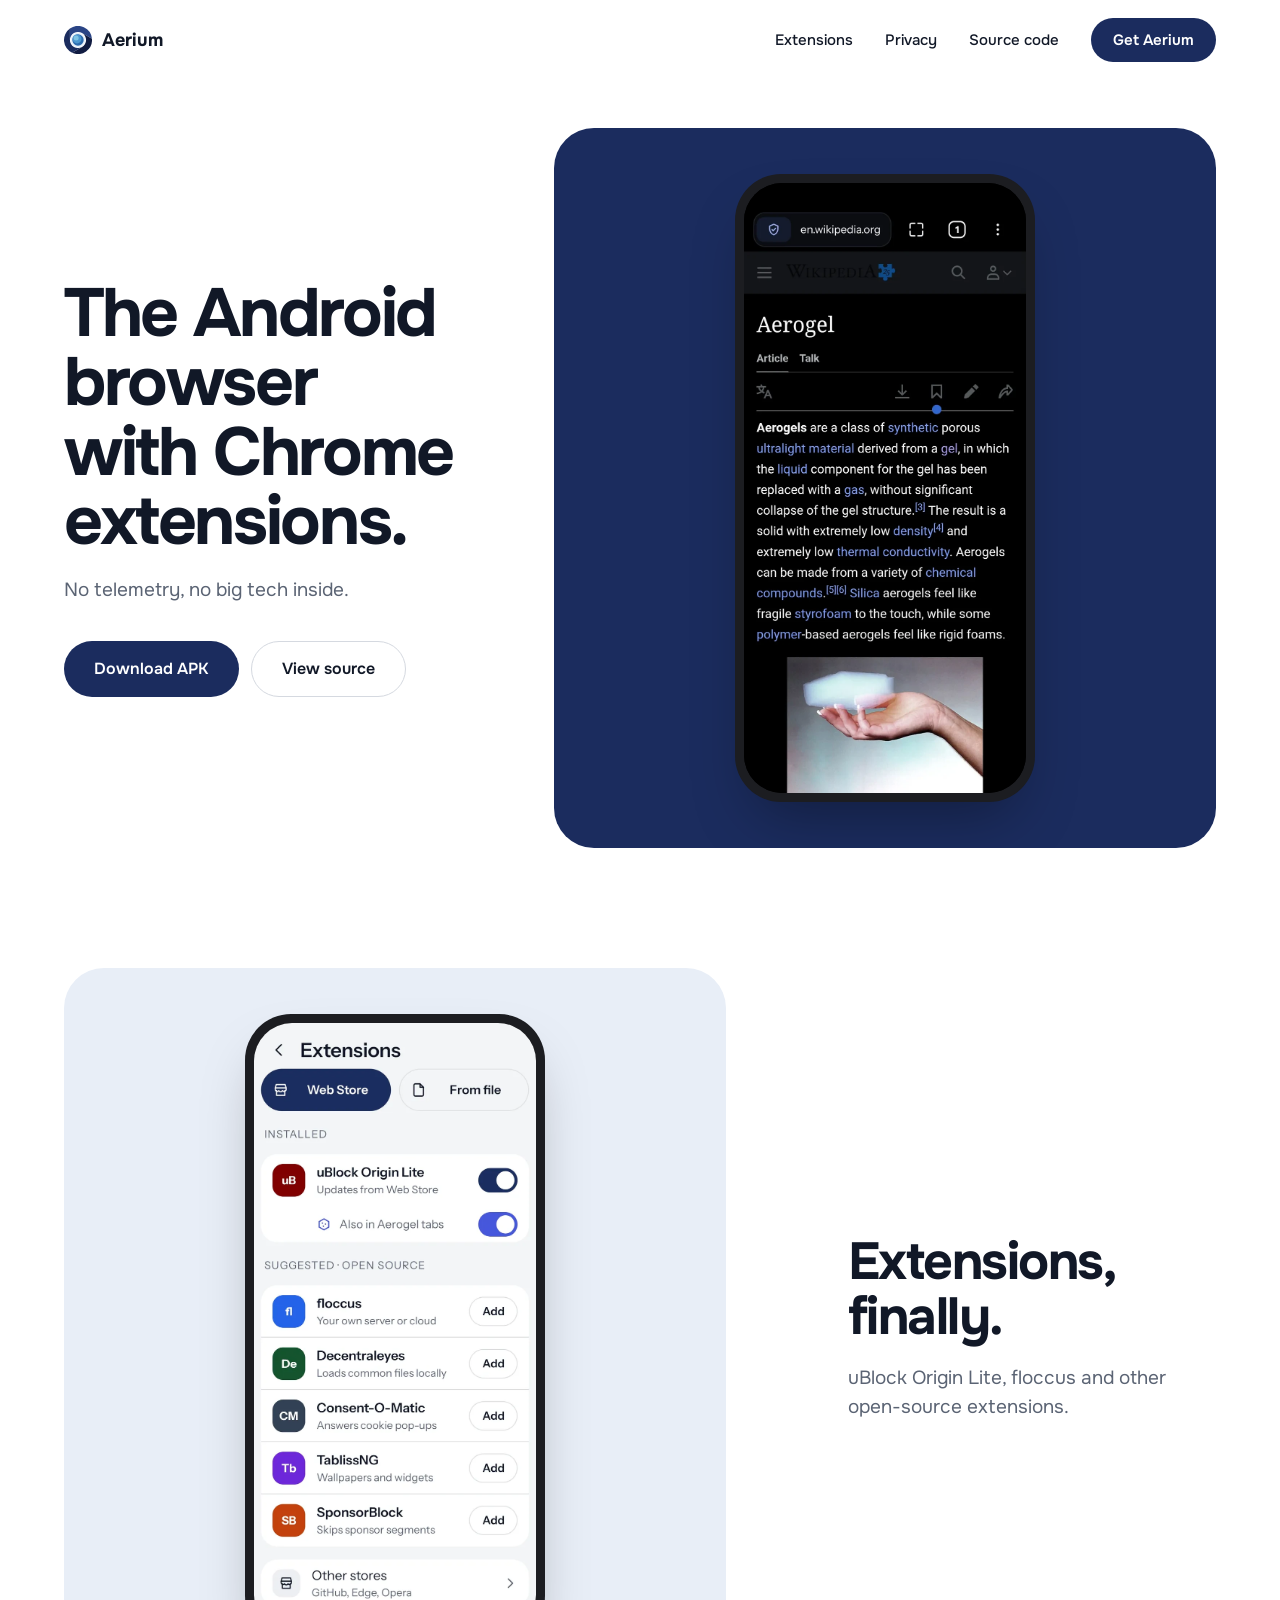
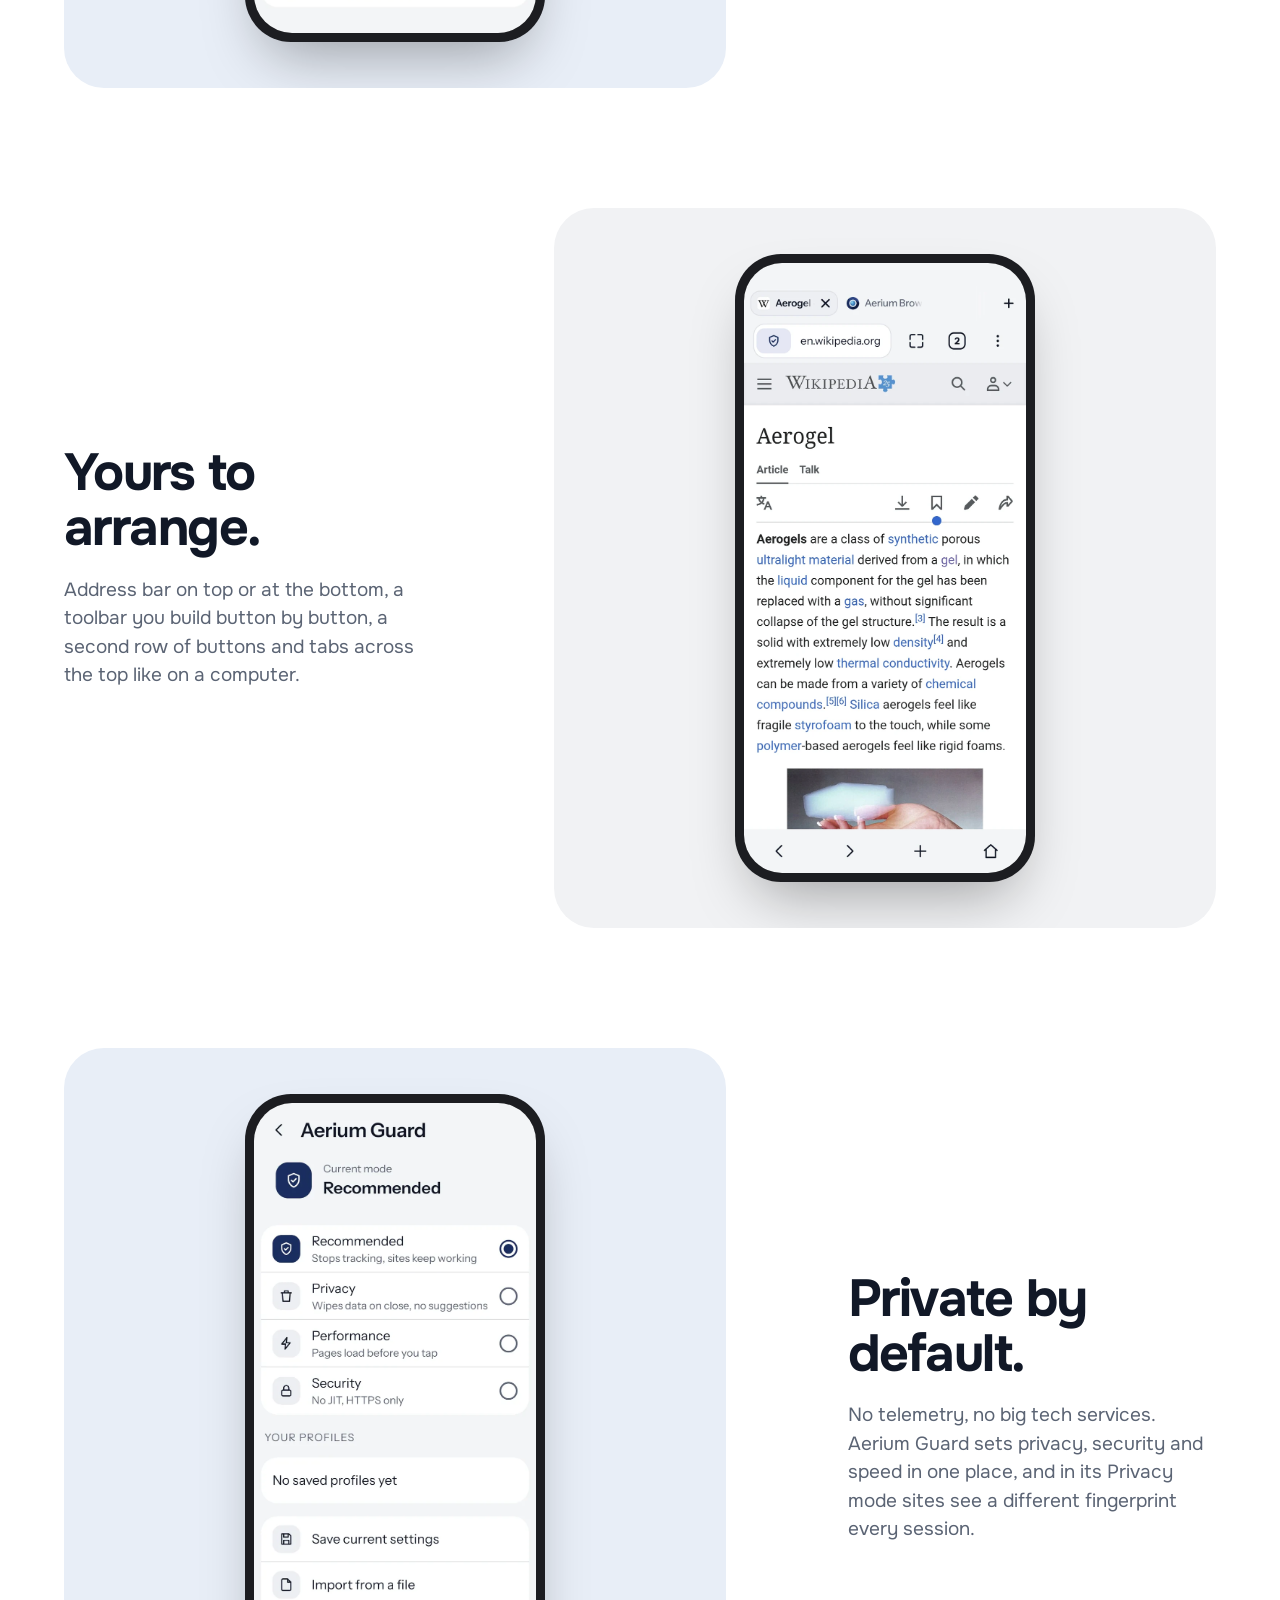
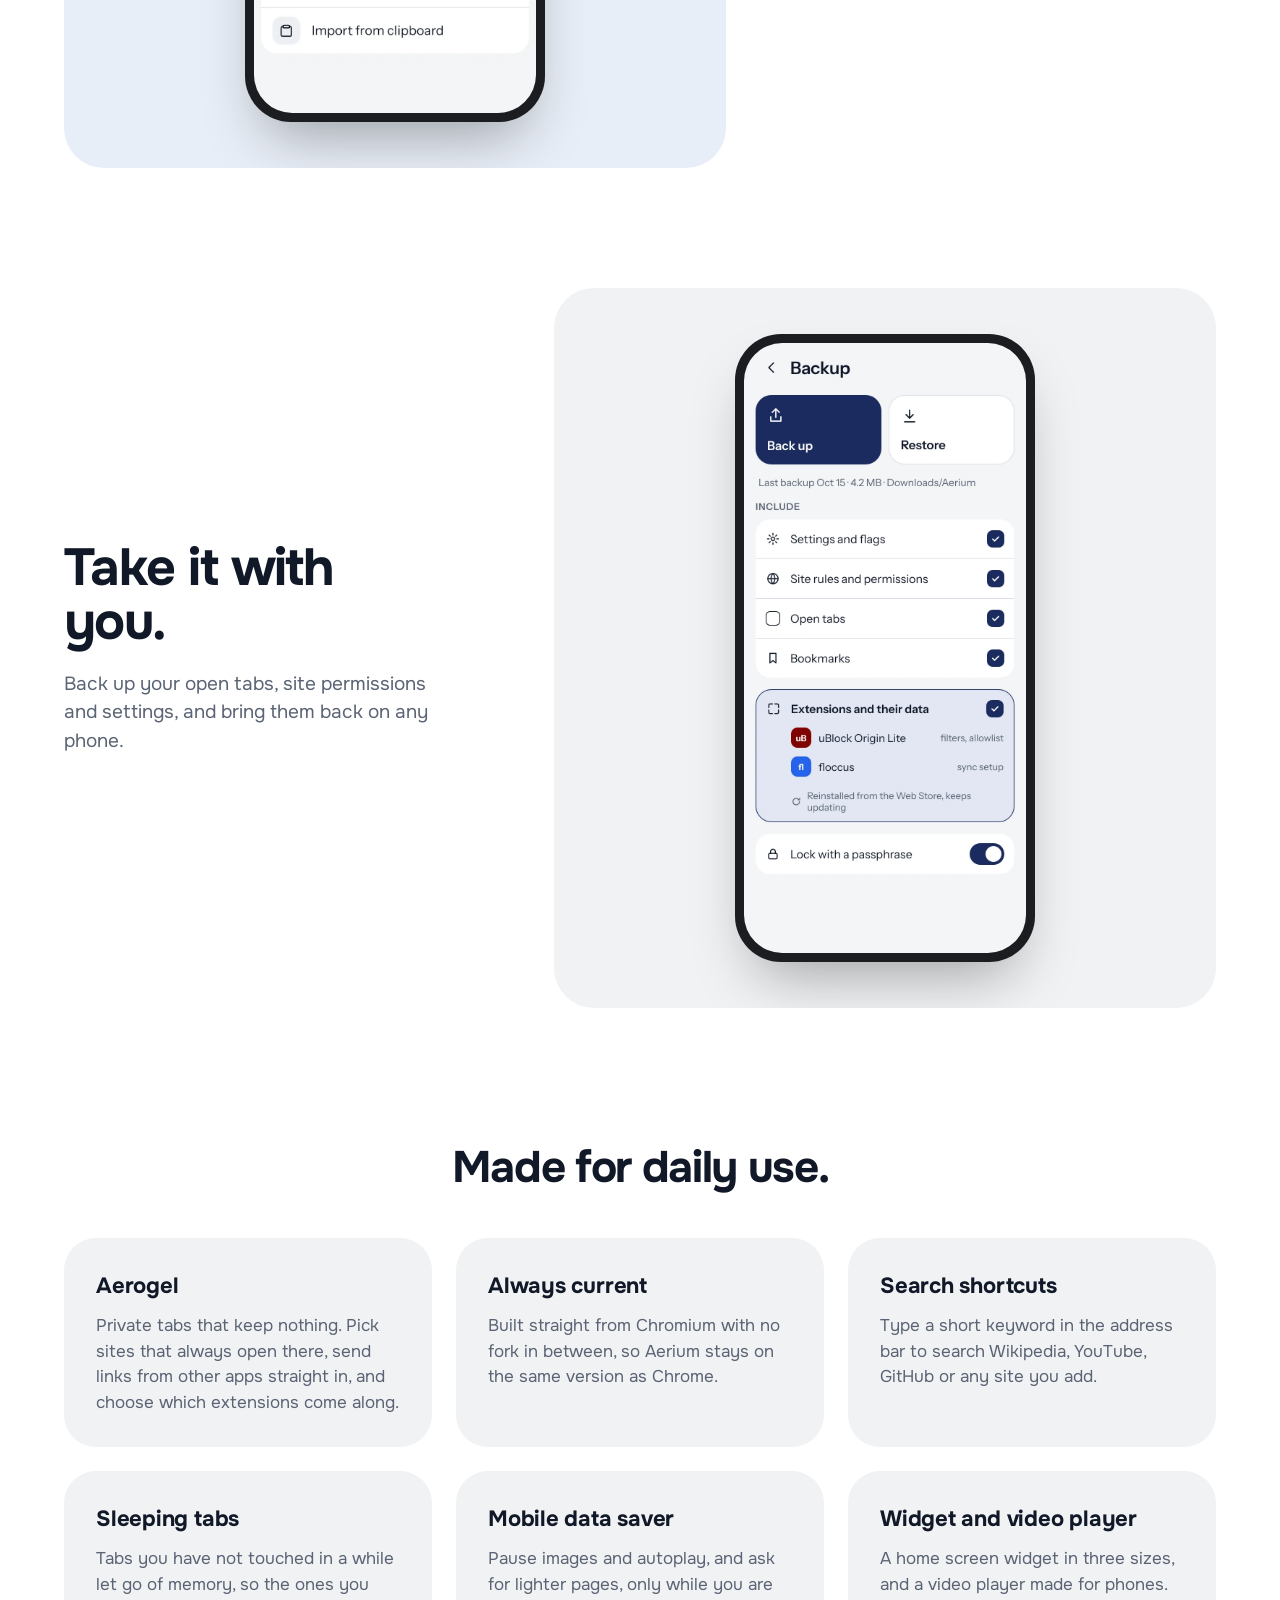
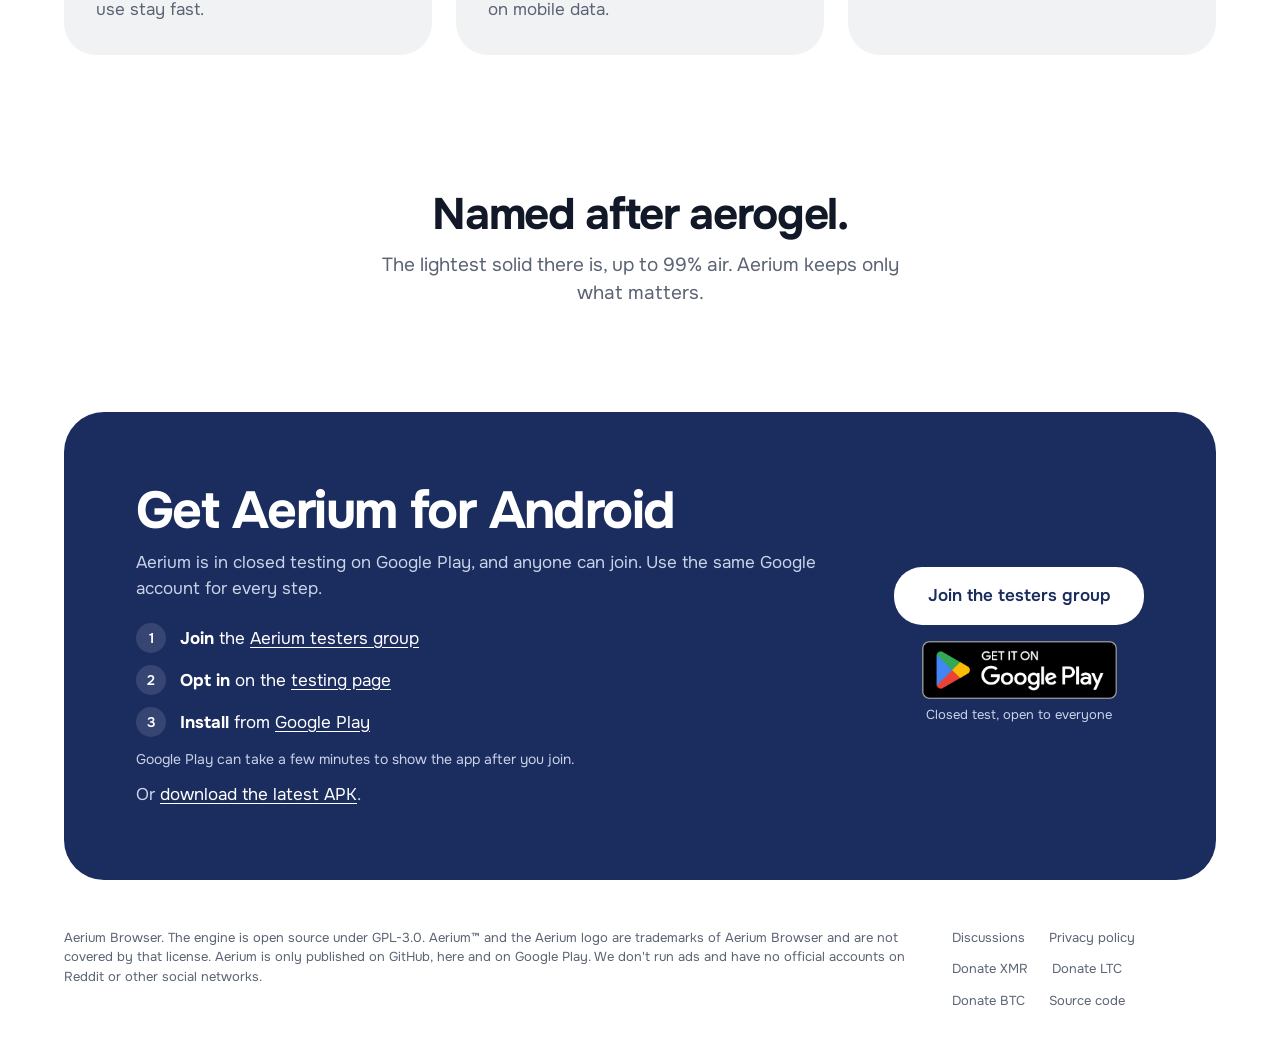
==== commit 7df22618: "download button" ====
--- a/index.html
+++ b/index.html
@@ -278,7 +278,7 @@
   <h1>The Android browser with Chrome extensions.</h1>
   <p class="lead">No telemetry, no big tech inside.</p>
   <div class="ctas">
-   <a class="btn btn-primary" href="#download">Join the closed test</a>
+   <a class="btn btn-primary" href="#download">Download APK</a>
    <a class="btn btn-ghost" href="https://github.com/aerium-browser/aerium-browser-core">View source</a>
   </div>
  </div>
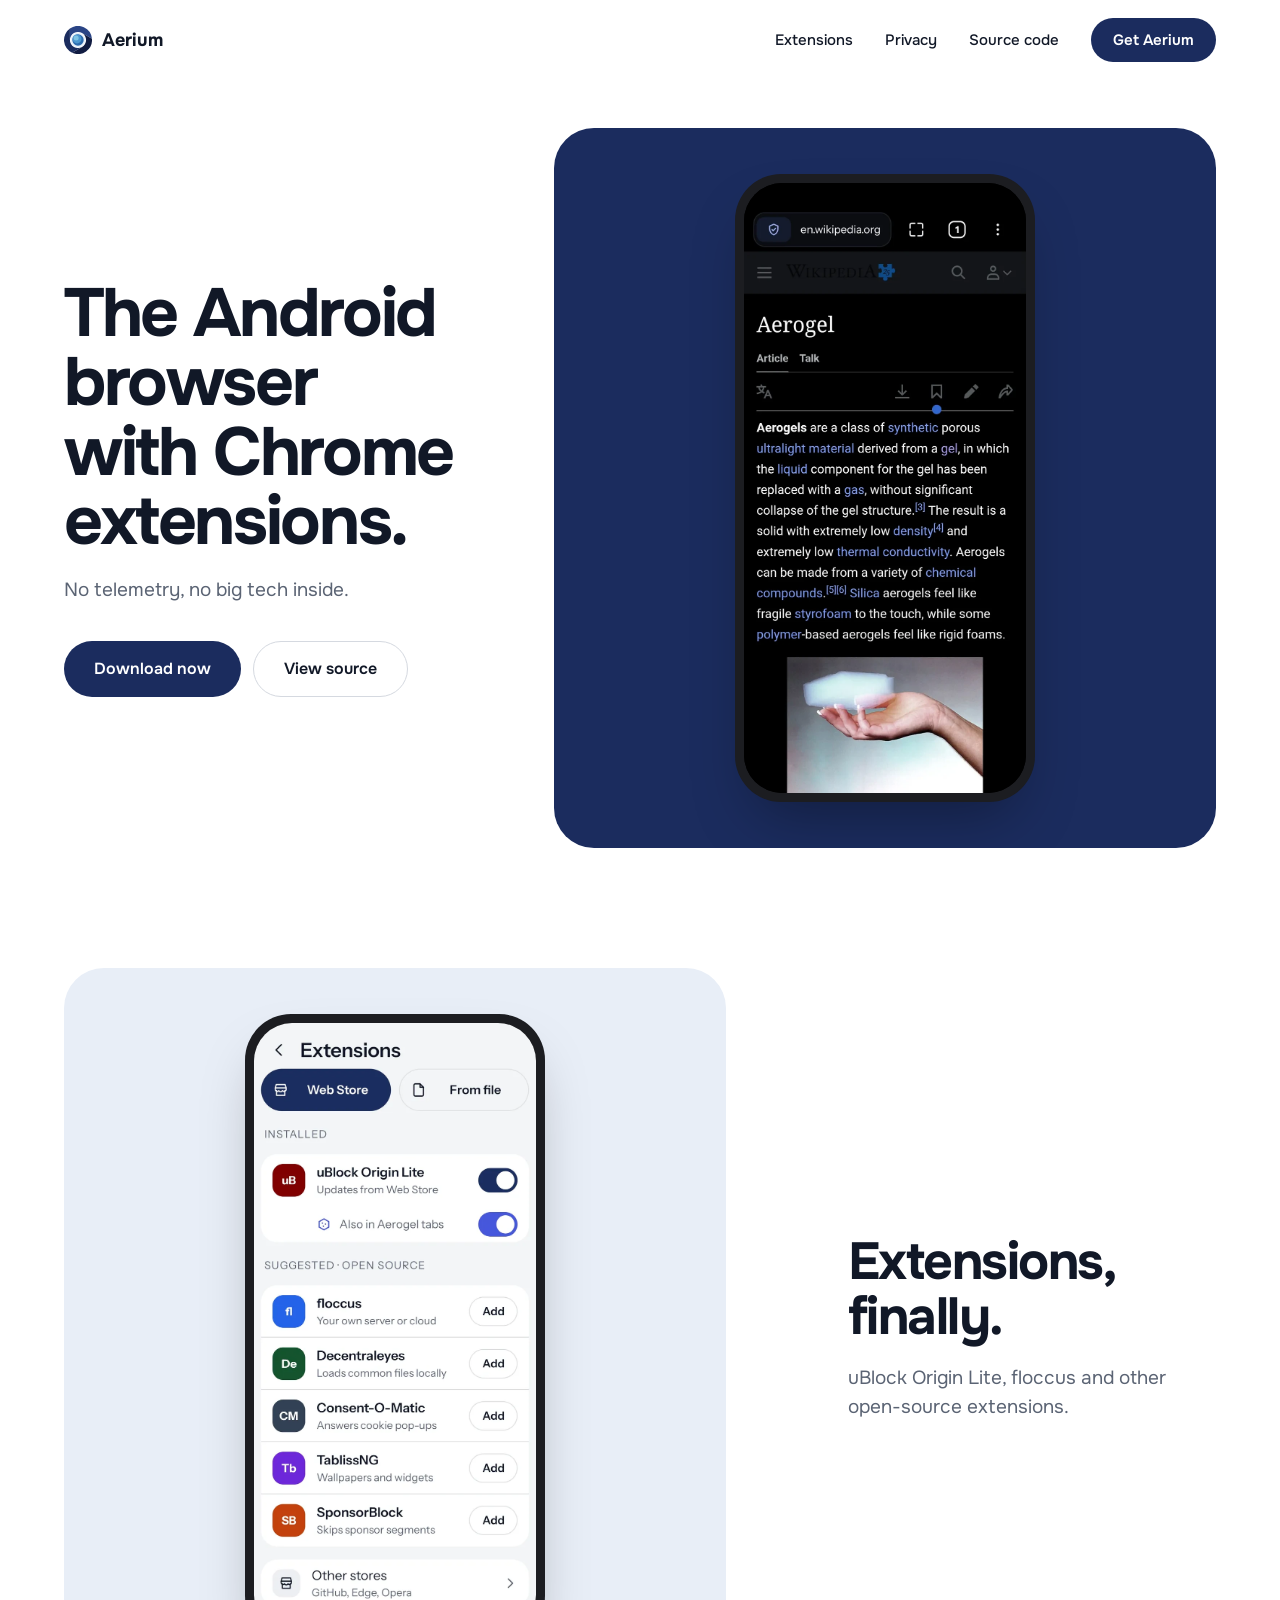
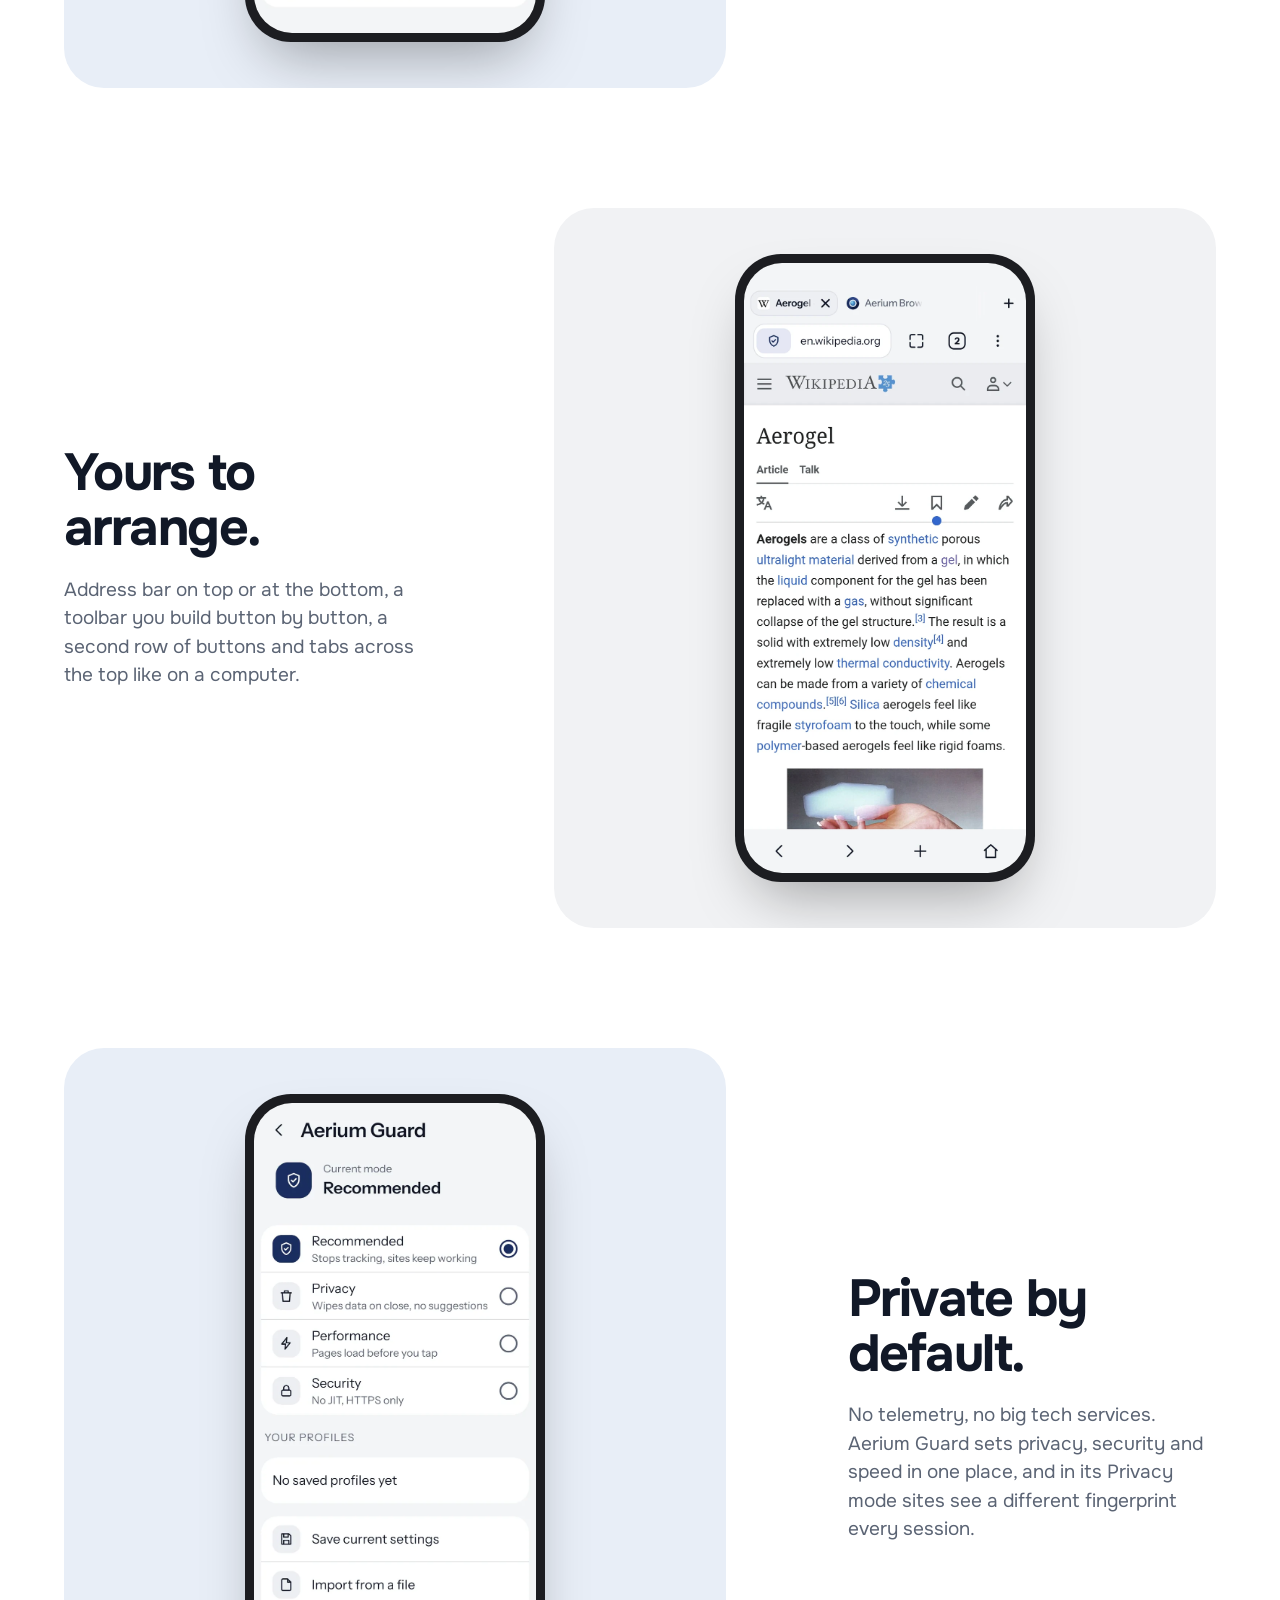
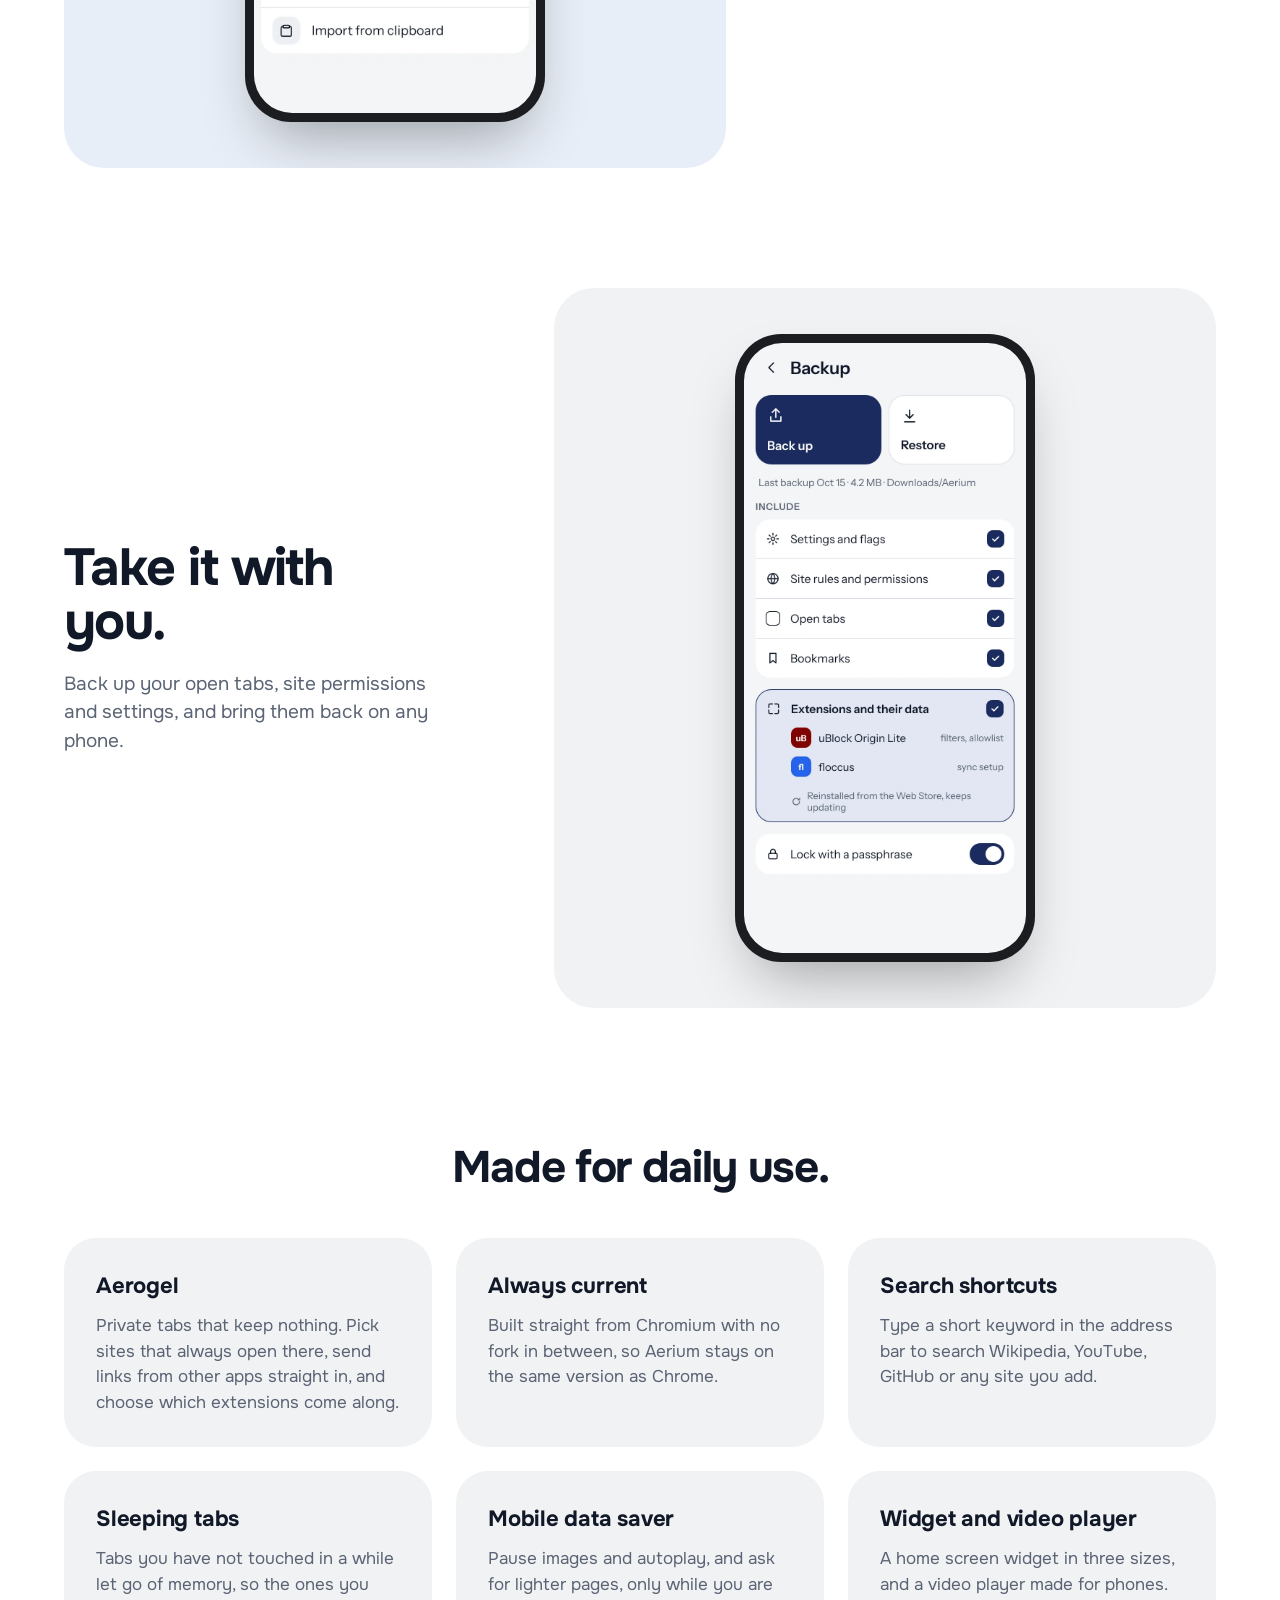
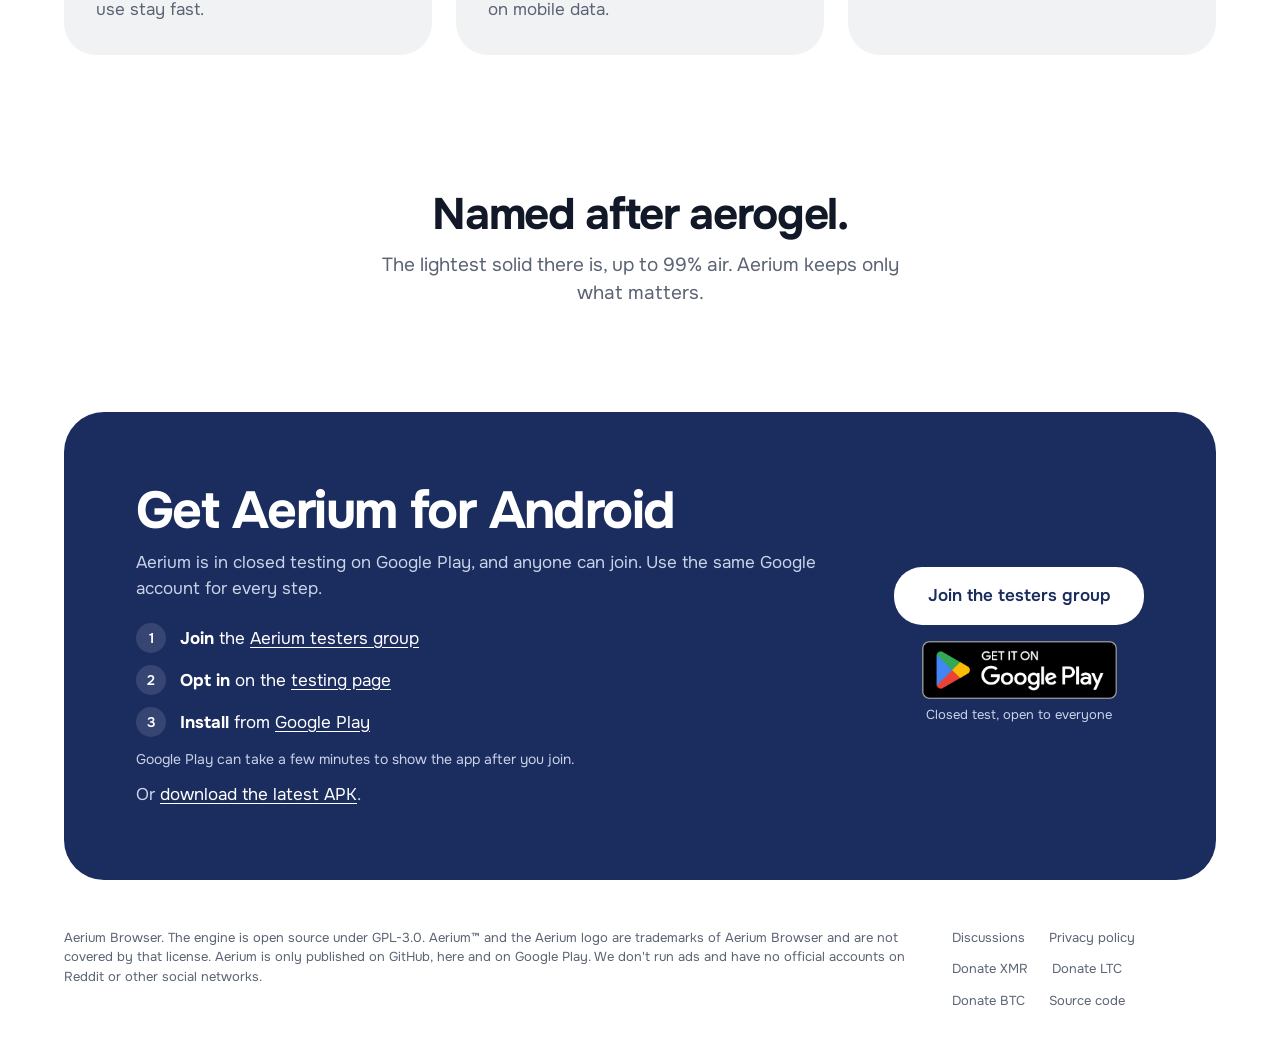
==== commit dcfcbbd7: "download now button" ====
--- a/index.html
+++ b/index.html
@@ -278,7 +278,7 @@
   <h1>The Android browser with Chrome extensions.</h1>
   <p class="lead">No telemetry, no big tech inside.</p>
   <div class="ctas">
-   <a class="btn btn-primary" href="#download">Download APK</a>
+   <a class="btn btn-primary" href="#download">Download now</a>
    <a class="btn btn-ghost" href="https://github.com/aerium-browser/aerium-browser-core">View source</a>
   </div>
  </div>
